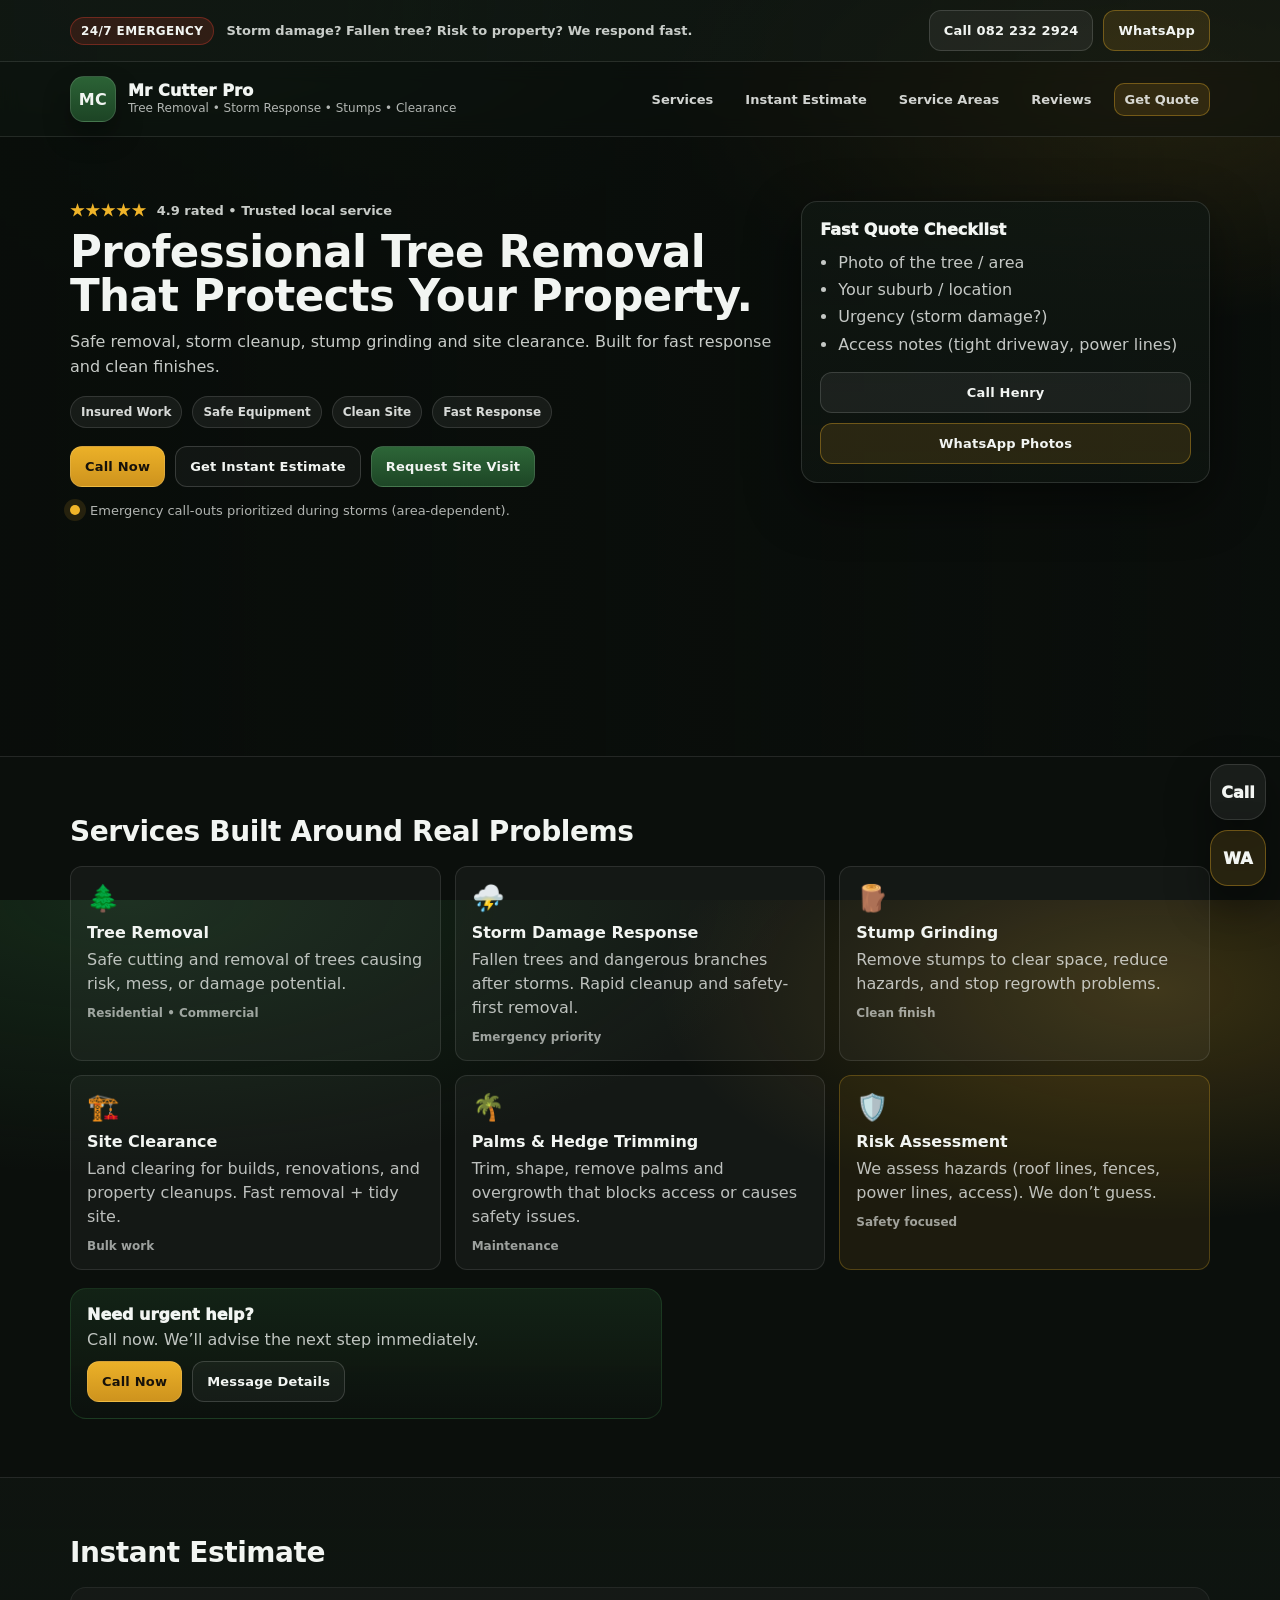
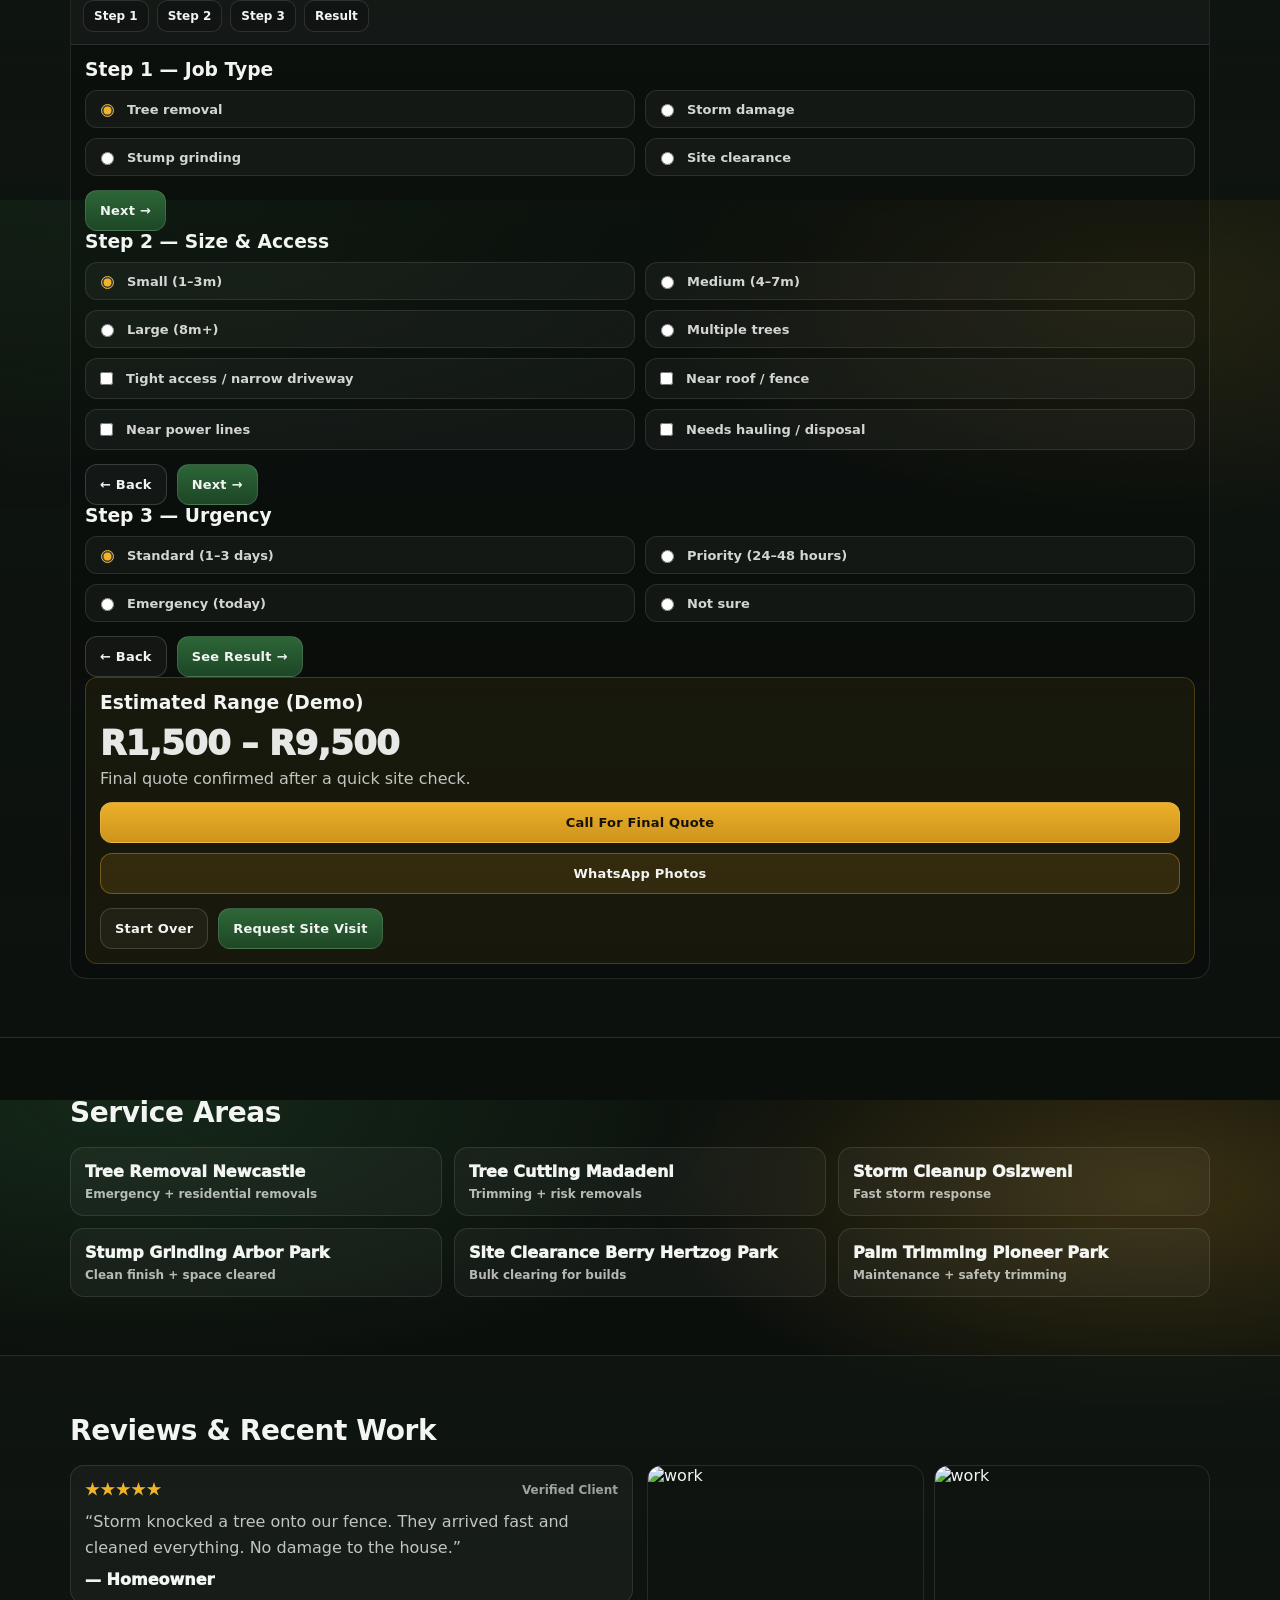
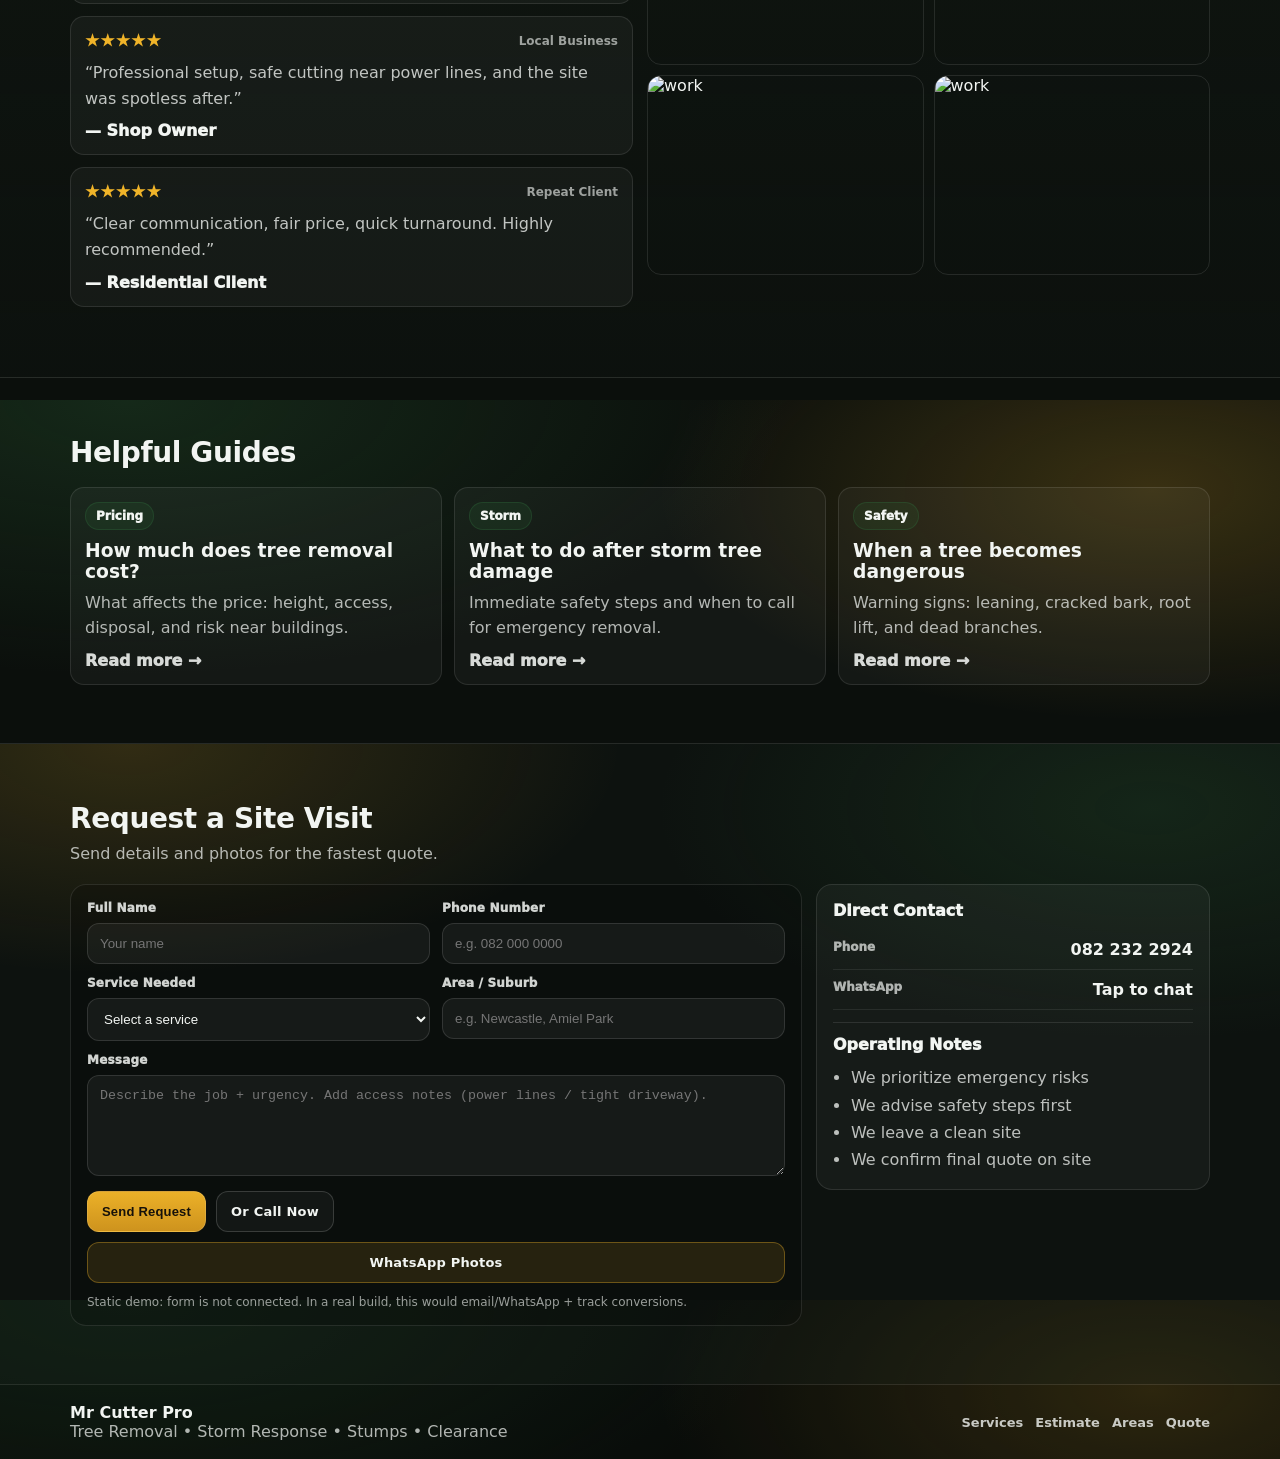
==== index.html @ c20aa805 "Add files via upload" ====
<!doctype html>
<html lang="en">
<head>
  <meta charset="utf-8" />
  <meta name="viewport" content="width=device-width, initial-scale=1" />
  <title>Mr Cutter Pro | 24/7 Emergency Tree Removal</title>
  <meta name="description" content="24/7 emergency tree removal, storm cleanup, stump grinding and site clearance. Trusted local pros." />
  <link rel="stylesheet" href="style.css" />
</head>

<body>
  <!-- STICKY TOP ALERT -->
  <div class="top-alert">
    <div class="container top-alert__inner">
      <div class="top-alert__left">
        <span class="pill pill--danger">24/7 EMERGENCY</span>
        <span class="top-alert__text">Storm damage? Fallen tree? Risk to property? We respond fast.</span>
      </div>
      <div class="top-alert__right">
        <a class="btn btn--call" href="tel:+27822322924">Call 082 232 2924</a>
        <a class="btn btn--wa" href="#">WhatsApp</a>
      </div>
    </div>
  </div>

  <!-- HEADER -->
  <header class="header">
    <div class="container header__inner">
      <div class="brand">
        <div class="brand__mark">MC</div>
        <div class="brand__meta">
          <div class="brand__name">Mr Cutter Pro</div>
          <div class="brand__tag">Tree Removal • Storm Response • Stumps • Clearance</div>
        </div>
      </div>

      <nav class="nav" aria-label="Primary">
        <a href="#services">Services</a>
        <a href="#quote">Instant Estimate</a>
        <a href="#areas">Service Areas</a>
        <a href="#reviews">Reviews</a>
        <a href="#contact" class="nav__cta">Get Quote</a>
      </nav>
    </div>
  </header>

  <!-- HERO -->
  <section class="hero">
    <div class="hero__bg" role="img" aria-label="Tree removal service"></div>

    <div class="container hero__inner">
      <div class="hero__left">
        <div class="rating">
          <span class="stars">★★★★★</span>
          <span class="rating__text">4.9 rated • Trusted local service</span>
        </div>

        <h1>Professional Tree Removal That Protects Your Property.</h1>
        <p class="hero__sub">
          Safe removal, storm cleanup, stump grinding and site clearance.
          Built for fast response and clean finishes.
        </p>

        <div class="hero__trust">
          <div class="trust-badge">Insured Work</div>
          <div class="trust-badge">Safe Equipment</div>
          <div class="trust-badge">Clean Site</div>
          <div class="trust-badge">Fast Response</div>
        </div>

        <div class="hero__actions">
          <a class="btn btn--primary" href="tel:+27822322924">Call Now</a>
          <a class="btn btn--ghost" href="#quote">Get Instant Estimate</a>
          <a class="btn btn--secondary" href="#contact">Request Site Visit</a>
        </div>

        <div class="hero__note">
          <span class="dot"></span>
          Emergency call-outs prioritized during storms (area-dependent).
        </div>
      </div>

      <aside class="hero__right">
        <div class="hero-card">
          <div class="hero-card__title">Fast Quote Checklist</div>
          <ul class="hero-card__list">
            <li>Photo of the tree / area</li>
            <li>Your suburb / location</li>
            <li>Urgency (storm damage?)</li>
            <li>Access notes (tight driveway, power lines)</li>
          </ul>
          <div class="hero-card__cta">
            <a class="btn btn--callFull" href="tel:+27822322924">Call Henry</a>
            <a class="btn btn--waFull" href="#">WhatsApp Photos</a>
          </div>
        </div>
      </aside>
    </div>
  </section>

  <!-- SERVICES -->
  <section id="services" class="section">
    <div class="container">
      <div class="section__head">
        <h2>Services Built Around Real Problems</h2>
      </div>

      <div class="service-grid">
        <article class="service">
          <div class="service__icon">🌲</div>
          <h3>Tree Removal</h3>
          <p>Safe cutting and removal of trees causing risk, mess, or damage potential.</p>
          <div class="service__meta">Residential • Commercial</div>
        </article>

        <article class="service">
          <div class="service__icon">⛈️</div>
          <h3>Storm Damage Response</h3>
          <p>Fallen trees and dangerous branches after storms. Rapid cleanup and safety-first removal.</p>
          <div class="service__meta">Emergency priority</div>
        </article>

        <article class="service">
          <div class="service__icon">🪵</div>
          <h3>Stump Grinding</h3>
          <p>Remove stumps to clear space, reduce hazards, and stop regrowth problems.</p>
          <div class="service__meta">Clean finish</div>
        </article>

        <article class="service">
          <div class="service__icon">🏗️</div>
          <h3>Site Clearance</h3>
          <p>Land clearing for builds, renovations, and property cleanups. Fast removal + tidy site.</p>
          <div class="service__meta">Bulk work</div>
        </article>

        <article class="service">
          <div class="service__icon">🌴</div>
          <h3>Palms & Hedge Trimming</h3>
          <p>Trim, shape, remove palms and overgrowth that blocks access or causes safety issues.</p>
          <div class="service__meta">Maintenance</div>
        </article>

        <article class="service service--highlight">
          <div class="service__icon">🛡️</div>
          <h3>Risk Assessment</h3>
          <p>We assess hazards (roof lines, fences, power lines, access). We don’t guess.</p>
          <div class="service__meta">Safety focused</div>
        </article>
      </div>

      <div class="split">
        <div class="split__right">
          <div class="cta-panel">
            <div class="cta-panel__title">Need urgent help?</div>
            <div class="cta-panel__text">Call now. We’ll advise the next step immediately.</div>
            <div class="cta-panel__actions">
              <a class="btn btn--primary" href="tel:+27822322924">Call Now</a>
              <a class="btn btn--ghost" href="#contact">Message Details</a>
            </div>
          </div>
        </div>
      </div>

    </div>
  </section>

  <!-- INSTANT ESTIMATE (VISUAL MULTI-STEP) -->
  <section id="quote" class="section section--dark">
    <div class="container">
      <div class="section__head">
        <h2>Instant Estimate</h2>
      </div>

      <div class="estimate">
        <div class="estimate__tabs">
          <a class="tab" href="#step1">Step 1</a>
          <a class="tab" href="#step2">Step 2</a>
          <a class="tab" href="#step3">Step 3</a>
          <a class="tab" href="#result">Result</a>
        </div>

        <div class="estimate__panels">
          <div id="step1" class="panel">
            <h3>Step 1 — Job Type</h3>
            <div class="panel__grid">
              <label class="choice"><input type="radio" name="job" checked> Tree removal</label>
              <label class="choice"><input type="radio" name="job"> Storm damage</label>
              <label class="choice"><input type="radio" name="job"> Stump grinding</label>
              <label class="choice"><input type="radio" name="job"> Site clearance</label>
            </div>
            <div class="panel__actions">
              <a class="btn btn--secondary" href="#step2">Next →</a>
            </div>
          </div>

          <div id="step2" class="panel">
            <h3>Step 2 — Size & Access</h3>
            <div class="panel__grid">
              <label class="choice"><input type="radio" name="size" checked> Small (1–3m)</label>
              <label class="choice"><input type="radio" name="size"> Medium (4–7m)</label>
              <label class="choice"><input type="radio" name="size"> Large (8m+)</label>
              <label class="choice"><input type="radio" name="size"> Multiple trees</label>

              <label class="choice"><input type="checkbox"> Tight access / narrow driveway</label>
              <label class="choice"><input type="checkbox"> Near roof / fence</label>
              <label class="choice"><input type="checkbox"> Near power lines</label>
              <label class="choice"><input type="checkbox"> Needs hauling / disposal</label>
            </div>
            <div class="panel__actions">
              <a class="btn btn--ghost" href="#step1">← Back</a>
              <a class="btn btn--secondary" href="#step3">Next →</a>
            </div>
          </div>

          <div id="step3" class="panel">
            <h3>Step 3 — Urgency</h3>
            <div class="panel__grid">
              <label class="choice"><input type="radio" name="urg" checked> Standard (1–3 days)</label>
              <label class="choice"><input type="radio" name="urg"> Priority (24–48 hours)</label>
              <label class="choice"><input type="radio" name="urg"> Emergency (today)</label>
              <label class="choice"><input type="radio" name="urg"> Not sure</label>
            </div>
            <div class="panel__actions">
              <a class="btn btn--ghost" href="#step2">← Back</a>
              <a class="btn btn--secondary" href="#result">See Result →</a>
            </div>
          </div>

          <div id="result" class="panel panel--result">
            <h3>Estimated Range (Demo)</h3>
            <div class="result">
              <div class="result__big">R1,500 – R9,500</div>
              <div class="result__small">Final quote confirmed after a quick site check.</div>
              <div class="result__actions">
                <a class="btn btn--primary" href="tel:+27822322924">Call For Final Quote</a>
                <a class="btn btn--waFull" href="#">WhatsApp Photos</a>
              </div>

            </div>
            <div class="panel__actions">
              <a class="btn btn--ghost" href="#step1">Start Over</a>
              <a class="btn btn--secondary" href="#contact">Request Site Visit</a>
            </div>
          </div>
        </div>
      </div>

    </div>
  </section>

  <!-- SERVICE AREAS -->
  <section id="areas" class="section">
    <div class="container">
      <div class="section__head">
        <h2>Service Areas</h2>
      </div>

      <div class="areas">
        <a class="area-card" href="#">
          <div class="area-card__title">Tree Removal Newcastle</div>
          <div class="area-card__text">Emergency + residential removals</div>
        </a>
        <a class="area-card" href="#">
          <div class="area-card__title">Tree Cutting Madadeni</div>
          <div class="area-card__text">Trimming + risk removals</div>
        </a>
        <a class="area-card" href="#">
          <div class="area-card__title">Storm Cleanup Osizweni</div>
          <div class="area-card__text">Fast storm response</div>
        </a>
        <a class="area-card" href="#">
          <div class="area-card__title">Stump Grinding Arbor Park</div>
          <div class="area-card__text">Clean finish + space cleared</div>
        </a>
        <a class="area-card" href="#">
          <div class="area-card__title">Site Clearance Berry Hertzog Park</div>
          <div class="area-card__text">Bulk clearing for builds</div>
        </a>
        <a class="area-card" href="#">
          <div class="area-card__title">Palm Trimming Pioneer Park</div>
          <div class="area-card__text">Maintenance + safety trimming</div>
        </a>
      </div>
    </div>
  </section>

  <!-- REVIEWS + WORK -->
  <section id="reviews" class="section section--dark">
    <div class="container">
      <div class="section__head">
        <h2>Reviews & Recent Work</h2>
      </div>

      <div class="proof">
        <div class="proof__left">
          <div class="review-card">
            <div class="review-card__top">
              <span class="stars">★★★★★</span>
              <span class="review-card__meta">Verified Client</span>
            </div>
            <p>“Storm knocked a tree onto our fence. They arrived fast and cleaned everything. No damage to the house.”</p>
            <div class="review-card__name">— Homeowner</div>
          </div>

          <div class="review-card">
            <div class="review-card__top">
              <span class="stars">★★★★★</span>
              <span class="review-card__meta">Local Business</span>
            </div>
            <p>“Professional setup, safe cutting near power lines, and the site was spotless after.”</p>
            <div class="review-card__name">— Shop Owner</div>
          </div>

          <div class="review-card">
            <div class="review-card__top">
              <span class="stars">★★★★★</span>
              <span class="review-card__meta">Repeat Client</span>
            </div>
            <p>“Clear communication, fair price, quick turnaround. Highly recommended.”</p>
            <div class="review-card__name">— Residential Client</div>
          </div>
        </div>

        <div class="proof__right">
          <div class="work-grid">
            <img src="images/3.jpeg" alt="work" loading="lazy">
            <img src="images/2.jpeg" alt="work" loading="lazy">
            <img src="images/1.jpeg" alt="work" loading="lazy">
            <img src="images/4.jpeg" alt="work" loading="lazy">
          </div>
        </div>
      </div>
    </div>
  </section>

  <!-- BLOG PREVIEW -->
  <section class="section">
    <div class="container">
      <div class="section__head">
        <h2>Helpful Guides</h2>
      </div>

      <div class="blog">
        <article class="post">
          <div class="post__tag">Pricing</div>
          <h3>How much does tree removal cost?</h3>
          <p>What affects the price: height, access, disposal, and risk near buildings.</p>
          <a class="post__link" href="#">Read more →</a>
        </article>

        <article class="post">
          <div class="post__tag">Storm</div>
          <h3>What to do after storm tree damage</h3>
          <p>Immediate safety steps and when to call for emergency removal.</p>
          <a class="post__link" href="#">Read more →</a>
        </article>

        <article class="post">
          <div class="post__tag">Safety</div>
          <h3>When a tree becomes dangerous</h3>
          <p>Warning signs: leaning, cracked bark, root lift, and dead branches.</p>
          <a class="post__link" href="#">Read more →</a>
        </article>
      </div>
    </div>
  </section>

  <!-- CONTACT -->
  <section id="contact" class="section section--accent">
    <div class="container">
      <div class="section__head">
        <h2>Request a Site Visit</h2>
        <p>Send details and photos for the fastest quote.</p>
      </div>

      <div class="contact">
        <form class="form" action="#" method="post">
          <div class="form__row">
            <label>
              Full Name
              <input type="text" placeholder="Your name" required>
            </label>
            <label>
              Phone Number
              <input type="tel" placeholder="e.g. 082 000 0000" required>
            </label>
          </div>

          <div class="form__row">
            <label>
              Service Needed
              <select required>
                <option disabled selected>Select a service</option>
                <option>Tree Removal</option>
                <option>Storm Damage</option>
                <option>Stump Grinding</option>
                <option>Site Clearance</option>
                <option>Palms / Hedges</option>
              </select>
            </label>
            <label>
              Area / Suburb
              <input type="text" placeholder="e.g. Newcastle, Amiel Park" required>
            </label>
          </div>

          <label>
            Message
            <textarea rows="5" placeholder="Describe the job + urgency. Add access notes (power lines / tight driveway)."></textarea>
          </label>

          <div class="form__actions">
            <button class="btn btn--primary" type="submit">Send Request</button>
            <a class="btn btn--ghost" href="tel:+27822322924">Or Call Now</a>
            <a class="btn btn--waFull" href="#">WhatsApp Photos</a>
          </div>

          <div class="form__fine">
            Static demo: form is not connected. In a real build, this would email/WhatsApp + track conversions.
          </div>
        </form>

        <aside class="side">
          <div class="side-card">
            <div class="side-card__title">Direct Contact</div>
            <div class="side-card__row"><span>Phone</span><a href="tel:+27822322924">082 232 2924</a></div>
            <div class="side-card__row"><span>WhatsApp</span><a href="#">Tap to chat</a></div>
            <div class="side-card__divider"></div>
            <div class="side-card__title">Operating Notes</div>
            <ul class="side-list">
              <li>We prioritize emergency risks</li>
              <li>We advise safety steps first</li>
              <li>We leave a clean site</li>
              <li>We confirm final quote on site</li>
            </ul>
          </div>
        </aside>
      </div>
    </div>
  </section>

  <!-- FOOTER -->
  <footer class="footer">
    <div class="container footer__inner">
      <div>
        <strong>Mr Cutter Pro</strong>
        <div class="muted">Tree Removal • Storm Response • Stumps • Clearance</div>
      </div>
      <div class="footer__links">
        <a href="#services">Services</a>
        <a href="#quote">Estimate</a>
        <a href="#areas">Areas</a>
        <a href="#contact">Quote</a>
      </div>
    </div>
  </footer>

  <!-- FLOATING ACTIONS (CSS only) -->
  <div class="float-actions" aria-label="Quick actions">
    <a class="fab fab--call" href="tel:+27822322924">Call</a>
    <a class="fab fab--wa" href="#">WA</a>
  </div>

</body>
</html>
---- style.css ----
:root{
  --bg:#0b0f0c;
  --panel:#101712;
  --panel2:#0f1a13;

  --text:#f2f5f2;
  --muted:rgba(242,245,242,.72);

  --brand:#2f6b3a;
  --brand2:#1f4a28;

  --accent:#f0b429;
  --danger:#c0392b;

  --border:rgba(255,255,255,.10);
  --shadow:0 18px 55px rgba(0,0,0,.48);

  --r:16px;
  --r2:12px;
}

*{box-sizing:border-box}
html,body{height:100%}
body{
  margin:0;
  font-family:system-ui,-apple-system,Segoe UI,Roboto,Arial,sans-serif;
  color:var(--text);
  background:
    radial-gradient(1200px 500px at 10% 0%, rgba(47,107,58,.28), transparent 55%),
    radial-gradient(900px 420px at 90% 10%, rgba(240,180,41,.20), transparent 55%),
    var(--bg);
}

a{color:inherit;text-decoration:none}
.container{width:min(1140px,calc(100% - 32px));margin:0 auto}
.muted{color:var(--muted)}

.btn{
  display:inline-flex;align-items:center;justify-content:center;
  padding:12px 14px;border-radius:12px;
  font-weight:900;font-size:13px;letter-spacing:.2px;
  border:1px solid transparent;
  background:rgba(255,255,255,.04);
  cursor:pointer;
}
.btn--primary{
  background:linear-gradient(180deg, rgba(240,180,41,.98), rgba(210,150,30,.98));
  color:#16110a;border-color:rgba(255,255,255,.12);
}
.btn--secondary{
  background:linear-gradient(180deg, rgba(47,107,58,.95), rgba(31,74,40,.95));
  border-color:rgba(255,255,255,.12);
}
.btn--ghost{border-color:rgba(255,255,255,.16)}
.btn--call{background:rgba(255,255,255,.06);border-color:rgba(255,255,255,.14)}
.btn--wa{background:rgba(240,180,41,.12);border-color:rgba(240,180,41,.35)}
.btn--callFull{width:100%;background:rgba(255,255,255,.06);border-color:rgba(255,255,255,.14)}
.btn--waFull{width:100%;background:rgba(240,180,41,.12);border-color:rgba(240,180,41,.35)}

.pill{
  display:inline-flex;align-items:center;gap:8px;
  padding:6px 10px;border-radius:999px;
  font-weight:900;font-size:12px;letter-spacing:.4px;
  border:1px solid rgba(255,255,255,.12);
}
.pill--danger{background:rgba(192,57,43,.18);border-color:rgba(192,57,43,.45)}

.top-alert{
  position:sticky;top:0;z-index:50;
  background:linear-gradient(90deg, rgba(16,23,18,.96), rgba(16,23,18,.78));
  border-bottom:1px solid var(--border);
}
.top-alert__inner{
  display:flex;align-items:center;justify-content:space-between;
  gap:14px;padding:10px 0;
}
.top-alert__left{display:flex;align-items:center;gap:12px;flex-wrap:wrap}
.top-alert__text{color:rgba(242,245,242,.82);font-weight:700;font-size:13px}
.top-alert__right{display:flex;gap:10px;flex-wrap:wrap;justify-content:flex-end}

.header{
  position:sticky;top:48px;z-index:40;
  background:rgba(11,15,12,.70);
  backdrop-filter:blur(10px);
  border-bottom:1px solid var(--border);
}
.header__inner{
  display:flex;align-items:center;justify-content:space-between;
  gap:16px;padding:14px 0;
}
.brand{display:flex;align-items:center;gap:12px}
.brand__mark{
  width:46px;height:46px;border-radius:14px;
  display:grid;place-items:center;
  font-weight:900;letter-spacing:.5px;
  background:linear-gradient(180deg, rgba(47,107,58,.92), rgba(31,74,40,.92));
  border:1px solid rgba(255,255,255,.12);
  box-shadow:0 14px 26px rgba(0,0,0,.35);
}
.brand__name{font-weight:950;letter-spacing:.2px;line-height:1.05}
.brand__tag{font-size:12px;color:var(--muted);margin-top:2px}

.nav{display:flex;align-items:center;gap:12px;flex-wrap:wrap;justify-content:flex-end}
.nav a{
  font-weight:800;font-size:13px;color:rgba(242,245,242,.86);
  padding:8px 10px;border-radius:10px;
}
.nav a:hover{background:rgba(255,255,255,.05)}
.nav__cta{background:rgba(240,180,41,.12);border:1px solid rgba(240,180,41,.35)}

.hero{
  position:relative;
  min-height:620px;
  border-bottom:1px solid var(--border);
}
.hero__bg{
  position:absolute;inset:0;
  background-image:
    linear-gradient(90deg, rgba(11,15,12,.92) 0%, rgba(11,15,12,.74) 45%, rgba(11,15,12,.42) 100%),
    url("images/hero.jpg");
  background-size:cover;background-position:center;
  filter:saturate(1.06) contrast(1.02);
}
.hero__inner{
  position:relative;
  display:grid;grid-template-columns:1.4fr .8fr;
  gap:16px;align-items:start;
  padding:64px 0;
}
.rating{display:flex;align-items:center;gap:10px;margin-bottom:10px}
.stars{color:var(--accent);font-weight:950;letter-spacing:1px}
.rating__text{color:rgba(242,245,242,.82);font-weight:800;font-size:13px}

.hero h1{
  margin:0 0 10px 0;
  font-size:clamp(30px,3.4vw,46px);
  line-height:1.02;letter-spacing:-0.6px;
}
.hero__sub{margin:0 0 16px 0;color:rgba(242,245,242,.82);line-height:1.6}
.hero__trust{display:flex;flex-wrap:wrap;gap:10px;margin:16px 0 18px}
.trust-badge{
  padding:8px 10px;border-radius:999px;
  background:rgba(255,255,255,.06);
  border:1px solid rgba(255,255,255,.12);
  font-weight:900;font-size:12px;color:rgba(242,245,242,.88);
}
.hero__actions{display:flex;gap:10px;flex-wrap:wrap}
.hero__note{display:flex;align-items:center;gap:10px;margin-top:16px;color:var(--muted);font-size:13px}
.dot{width:10px;height:10px;border-radius:50%;background:var(--accent);box-shadow:0 0 0 6px rgba(240,180,41,.12)}

.hero-card{
  background:linear-gradient(180deg, rgba(16,23,18,.86), rgba(16,23,18,.62));
  border:1px solid rgba(255,255,255,.12);
  border-radius:var(--r);
  box-shadow:var(--shadow);
  padding:18px;
}
.hero-card__title{font-weight:950;margin-bottom:10px}
.hero-card__list{margin:0 0 14px 0;padding-left:18px;color:rgba(242,245,242,.80);line-height:1.7}
.hero-card__cta{display:grid;gap:10px}
.hero-card__fine{margin-top:12px;font-size:12px;color:rgba(242,245,242,.62)}

.section{padding:58px 0}
.section--dark{
  background:linear-gradient(180deg, rgba(16,23,18,.65), rgba(16,23,18,.25));
  border-top:1px solid var(--border);
  border-bottom:1px solid var(--border);
}
.section--accent{
  background:
    radial-gradient(900px 420px at 10% 0%, rgba(240,180,41,.16), transparent 55%),
    radial-gradient(900px 420px at 90% 10%, rgba(47,107,58,.22), transparent 55%),
    rgba(16,23,18,.45);
  border-top:1px solid var(--border);
}
.section__head{margin-bottom:18px}
.section__head h2{margin:0 0 6px 0;font-size:28px;letter-spacing:-0.4px}
.section__head p{margin:0;color:var(--muted);line-height:1.6}

.service-grid{
  display:grid;
  grid-template-columns:repeat(3,minmax(0,1fr));
  gap:14px;
}
.service{
  background:rgba(255,255,255,.04);
  border:1px solid rgba(255,255,255,.10);
  border-radius:var(--r2);
  padding:16px;
}
.service--highlight{
  background:rgba(240,180,41,.08);
  border-color:rgba(240,180,41,.26);
}
.service__icon{font-size:26px}
.service h3{margin:10px 0 6px 0;font-size:16px}
.service p{margin:0;color:rgba(242,245,242,.76);line-height:1.5}
.service__meta{margin-top:10px;color:rgba(242,245,242,.62);font-weight:800;font-size:12px}

.split{
  display:grid;grid-template-columns:1fr .9fr;
  gap:16px;margin-top:18px;
}
.mini{margin:0 0 10px 0}
.ticklist{margin:0;padding-left:18px;color:rgba(242,245,242,.80);line-height:1.7}
.cta-panel{
  background:linear-gradient(180deg, rgba(47,107,58,.22), rgba(16,23,18,.30));
  border:1px solid rgba(47,107,58,.35);
  border-radius:var(--r);
  padding:16px;
}
.cta-panel__title{font-weight:950;margin:0 0 6px 0}
.cta-panel__text{color:rgba(242,245,242,.78);margin:0 0 12px 0}
.cta-panel__actions{display:flex;gap:10px;flex-wrap:wrap}

.estimate{
  background:rgba(0,0,0,.18);
  border:1px solid rgba(255,255,255,.10);
  border-radius:var(--r);
  overflow:hidden;
}
.estimate__tabs{
  display:flex;gap:8px;flex-wrap:wrap;
  padding:12px;border-bottom:1px solid rgba(255,255,255,.10);
  background:rgba(255,255,255,.04);
}
.tab{
  padding:8px 10px;border-radius:10px;
  border:1px solid rgba(255,255,255,.12);
  font-weight:900;font-size:12px;
  background:rgba(0,0,0,.18);
}
.tab:hover{background:rgba(255,255,255,.06)}
.estimate__panels{padding:14px}
.panel{display:block}
.panel h3{margin:0 0 10px 0}
.panel__grid{
  display:grid;grid-template-columns:repeat(2,minmax(0,1fr));
  gap:10px;margin-bottom:14px;
}
.choice{
  display:flex;align-items:center;gap:10px;
  padding:10px;border-radius:12px;
  background:rgba(255,255,255,.04);
  border:1px solid rgba(255,255,255,.10);
  font-weight:900;font-size:13px;color:rgba(242,245,242,.86);
}
.choice input{accent-color:var(--accent)}
.panel__actions{display:flex;gap:10px;flex-wrap:wrap}
.panel--result{
  background:rgba(240,180,41,.06);
  border:1px solid rgba(240,180,41,.22);
  border-radius:12px;padding:14px;
}
.result{margin-top:8px}
.result__big{font-size:34px;font-weight:950;letter-spacing:-0.6px;color:rgba(242,245,242,.94)}
.result__small{color:rgba(242,245,242,.78);margin-top:6px}
.result__actions{display:grid;gap:10px;margin:14px 0}
.result__fine{color:rgba(242,245,242,.62);font-size:12px}

.note{
  margin-top:14px;
  color:rgba(242,245,242,.70);
  font-size:13px;
  padding:12px 14px;
  border-radius:12px;
  background:rgba(255,255,255,.04);
  border:1px solid rgba(255,255,255,.10);
}

.areas{
  display:grid;
  grid-template-columns:repeat(3,minmax(0,1fr));
  gap:12px;
}
.area-card{
  display:block;
  padding:14px;
  border-radius:14px;
  background:rgba(255,255,255,.04);
  border:1px solid rgba(255,255,255,.10);
}
.area-card__title{font-weight:950;margin-bottom:6px}
.area-card__text{color:rgba(242,245,242,.72);font-weight:800;font-size:12px}

.proof{
  display:grid;
  grid-template-columns:1fr 1fr;
  gap:14px;
  align-items:start;
}
.review-card{
  background:rgba(255,255,255,.04);
  border:1px solid rgba(255,255,255,.10);
  border-radius:14px;
  padding:14px;
  margin-bottom:12px;
}
.review-card__top{display:flex;align-items:center;justify-content:space-between;gap:10px}
.review-card__meta{color:rgba(242,245,242,.62);font-weight:900;font-size:12px}
.review-card p{margin:10px 0 10px;color:rgba(242,245,242,.78);line-height:1.6}
.review-card__name{font-weight:950}

.work-grid{
  display:grid;
  grid-template-columns:repeat(2,minmax(0,1fr));
  gap:10px;
}
.work-grid img{
  width:100%;
  height:200px;
  object-fit:cover;
  border-radius:14px;
  border:1px solid rgba(255,255,255,.10);
}

.blog{
  display:grid;
  grid-template-columns:repeat(3,minmax(0,1fr));
  gap:12px;
}
.post{
  background:rgba(255,255,255,.04);
  border:1px solid rgba(255,255,255,.10);
  border-radius:14px;
  padding:14px;
}
.post__tag{
  display:inline-block;
  padding:6px 10px;border-radius:999px;
  background:rgba(47,107,58,.18);
  border:1px solid rgba(47,107,58,.35);
  font-weight:950;font-size:12px;margin-bottom:10px;
}
.post h3{margin:0 0 8px 0}
.post p{margin:0 0 10px;color:rgba(242,245,242,.72);line-height:1.6}
.post__link{font-weight:950;color:rgba(242,245,242,.88)}

.contact{
  display:grid;
  grid-template-columns:1.3fr .7fr;
  gap:14px;
  align-items:start;
}
.form{
  background:rgba(0,0,0,.18);
  border:1px solid rgba(255,255,255,.10);
  border-radius:var(--r);
  padding:16px;
}
.form label{
  display:block;
  font-weight:950;font-size:12px;letter-spacing:.2px;
  color:rgba(242,245,242,.86);
}
.form input,.form select,.form textarea{
  width:100%;
  margin-top:8px;
  border-radius:12px;
  border:1px solid rgba(255,255,255,.12);
  background:rgba(255,255,255,.05);
  color:var(--text);
  padding:12px;
  outline:none;
}
.form__row{
  display:grid;grid-template-columns:repeat(2,minmax(0,1fr));
  gap:12px;margin-bottom:12px;
}
.form__actions{display:flex;gap:10px;flex-wrap:wrap;margin-top:12px}
.form__fine{margin-top:12px;color:rgba(242,245,242,.62);font-size:12px}

.side-card{
  background:rgba(255,255,255,.04);
  border:1px solid rgba(255,255,255,.10);
  border-radius:var(--r);
  padding:16px;
}
.side-card__title{font-weight:950;margin-bottom:10px}
.side-card__row{
  display:flex;justify-content:space-between;gap:12px;
  padding:10px 0;border-bottom:1px solid rgba(255,255,255,.08);
  font-weight:900;
}
.side-card__row span{color:rgba(242,245,242,.70);font-weight:950;font-size:12px}
.side-card__divider{height:1px;background:rgba(255,255,255,.10);margin:12px 0}
.side-list{margin:0;padding-left:18px;color:rgba(242,245,242,.76);line-height:1.7}

.footer{
  border-top:1px solid var(--border);
  background:rgba(0,0,0,.22);
  padding:18px 0;
}
.footer__inner{
  display:flex;align-items:center;justify-content:space-between;
  gap:14px;flex-wrap:wrap;
}
.footer__links{display:flex;gap:12px;flex-wrap:wrap;font-weight:900;font-size:13px;color:rgba(242,245,242,.80)}

.float-actions{
  position:fixed;
  right:14px;bottom:14px;
  display:grid;gap:10px;
  z-index:60;
}
.fab{
  width:56px;height:56px;border-radius:18px;
  display:grid;place-items:center;
  font-weight:950;
  border:1px solid rgba(255,255,255,.12);
  box-shadow:0 18px 45px rgba(0,0,0,.45);
}
.fab--call{background:rgba(255,255,255,.06)}
.fab--wa{background:rgba(240,180,41,.12);border-color:rgba(240,180,41,.35)}

/* RESPONSIVE */
@media (max-width: 980px){
  .hero__inner{grid-template-columns:1fr}
  .service-grid{grid-template-columns:repeat(2,minmax(0,1fr))}
  .split{grid-template-columns:1fr}
  .proof{grid-template-columns:1fr}
  .areas{grid-template-columns:repeat(2,minmax(0,1fr))}
  .blog{grid-template-columns:1fr}
  .contact{grid-template-columns:1fr}
  .header{top:44px}
}
@media (max-width: 560px){
  .top-alert__inner{flex-direction:column;align-items:flex-start}
  .form__row{grid-template-columns:1fr}
  .panel__grid{grid-template-columns:1fr}
  .areas{grid-template-columns:1fr}
  .work-grid img{height:170px}
}
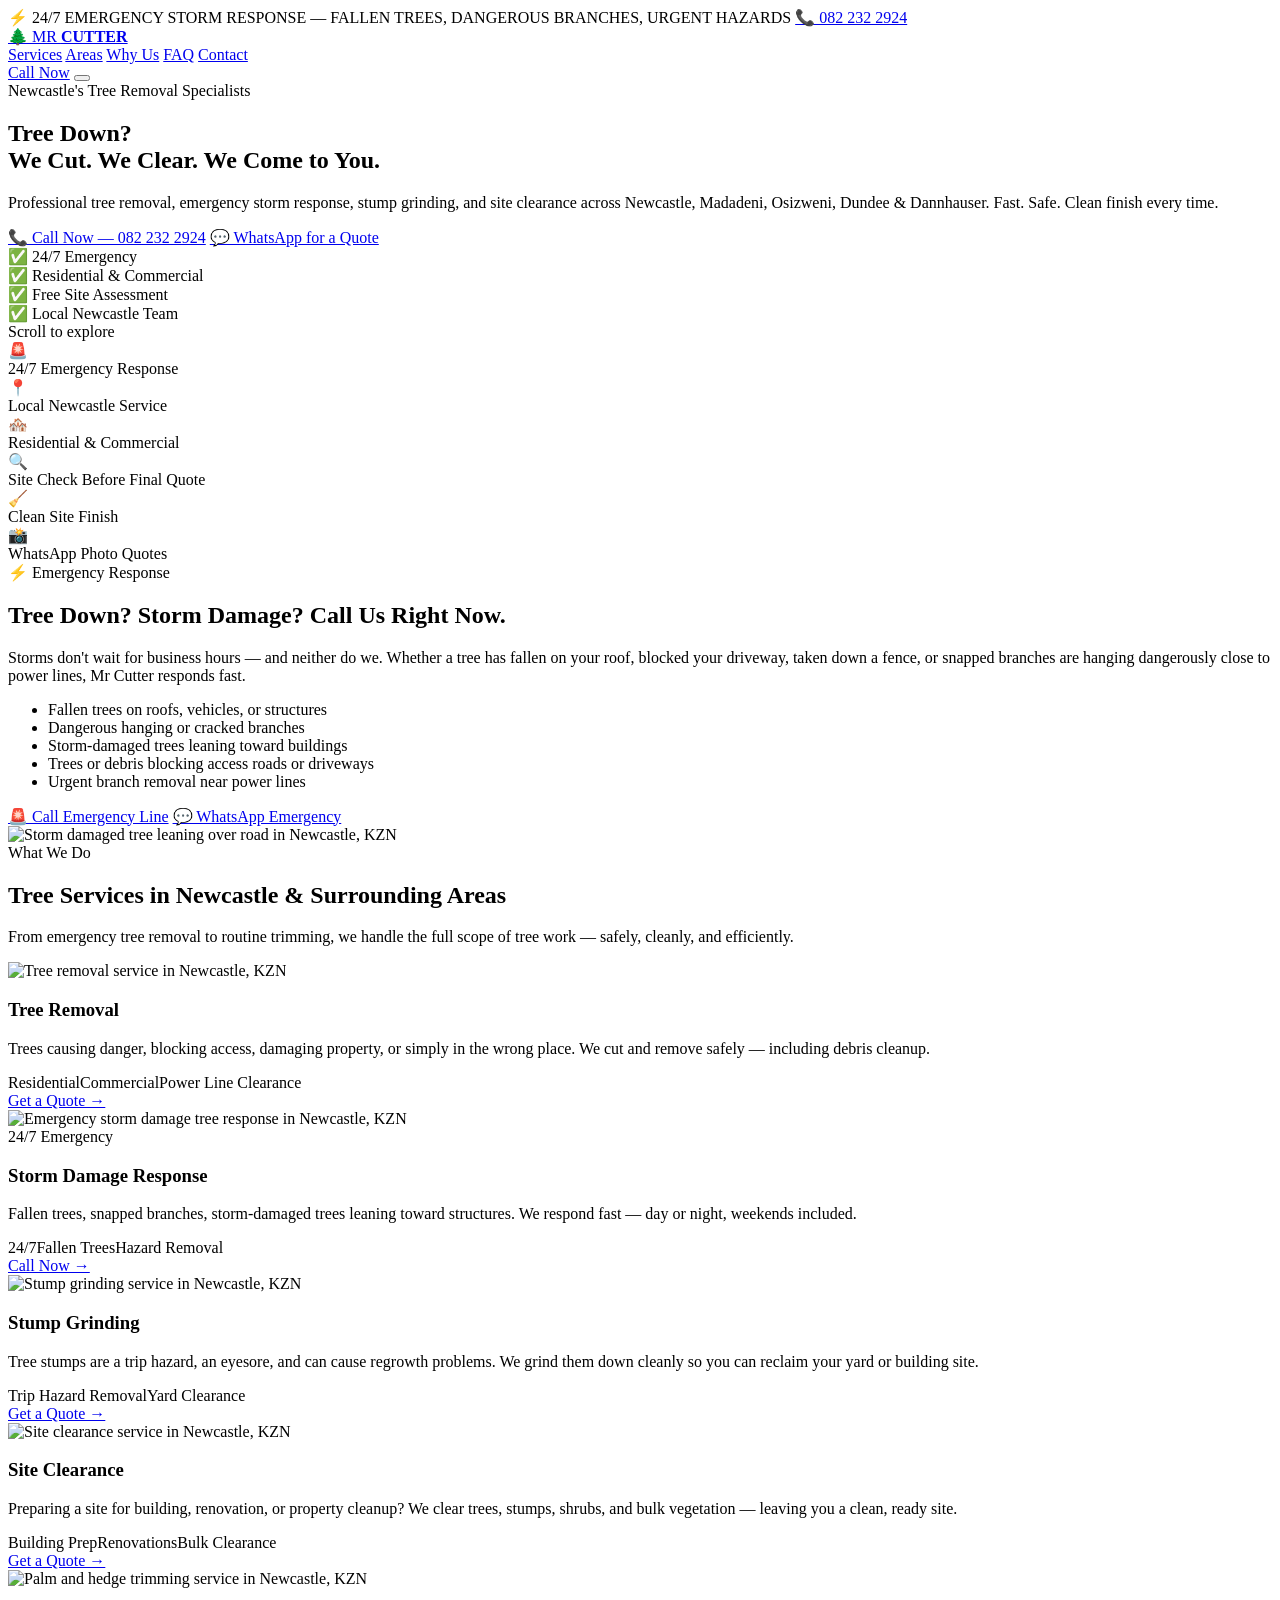
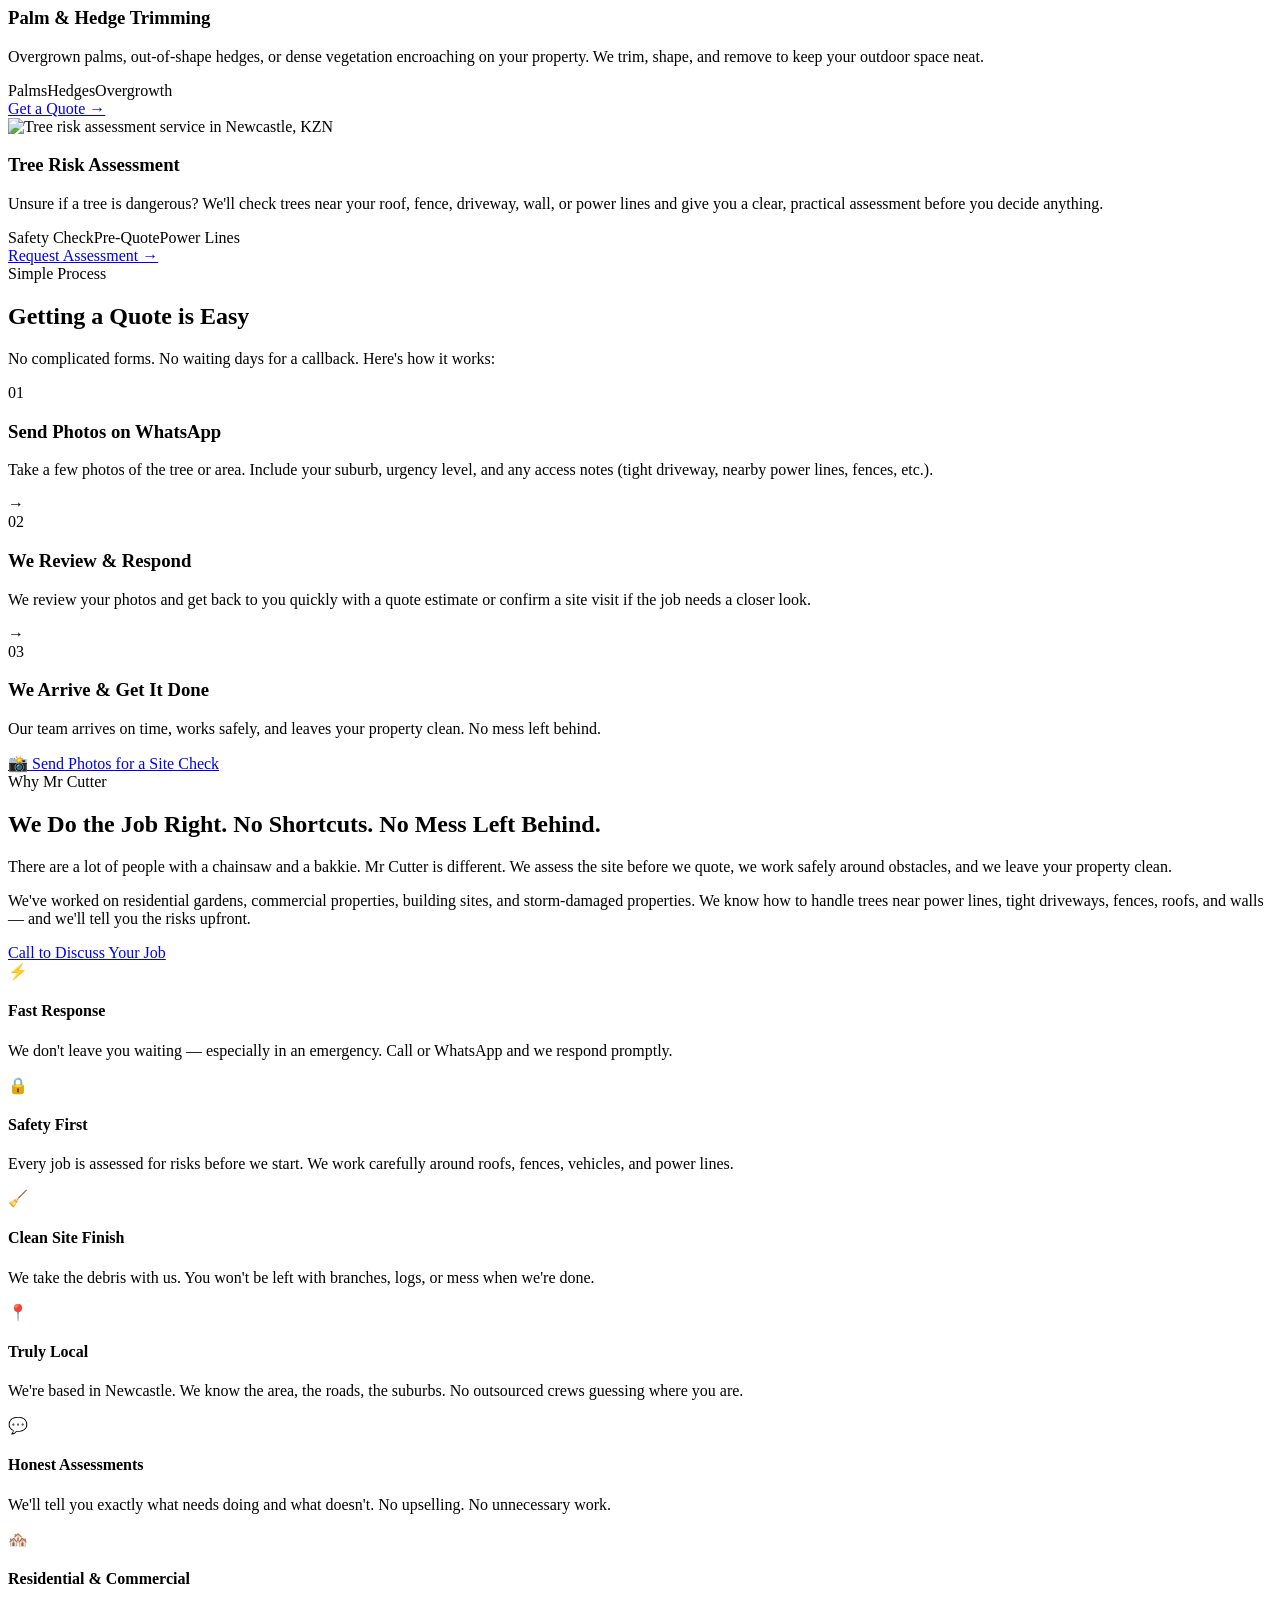
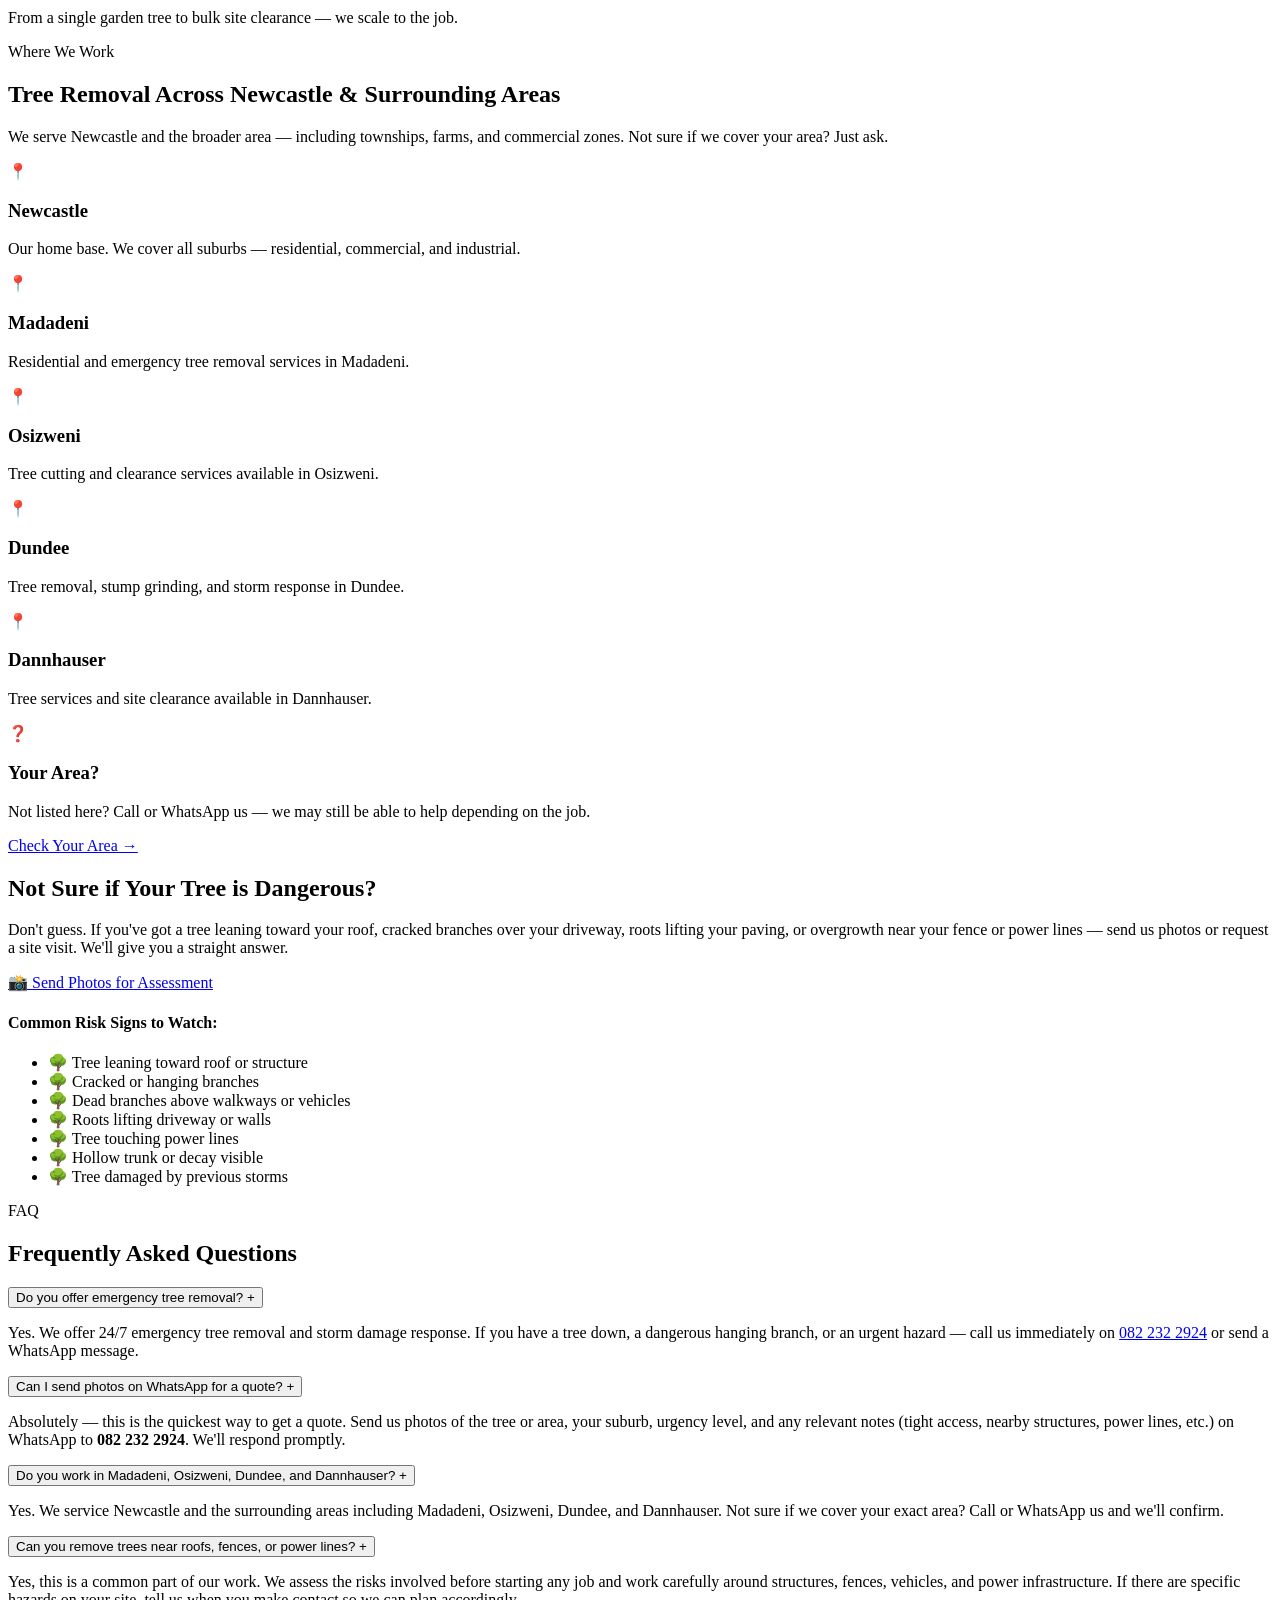
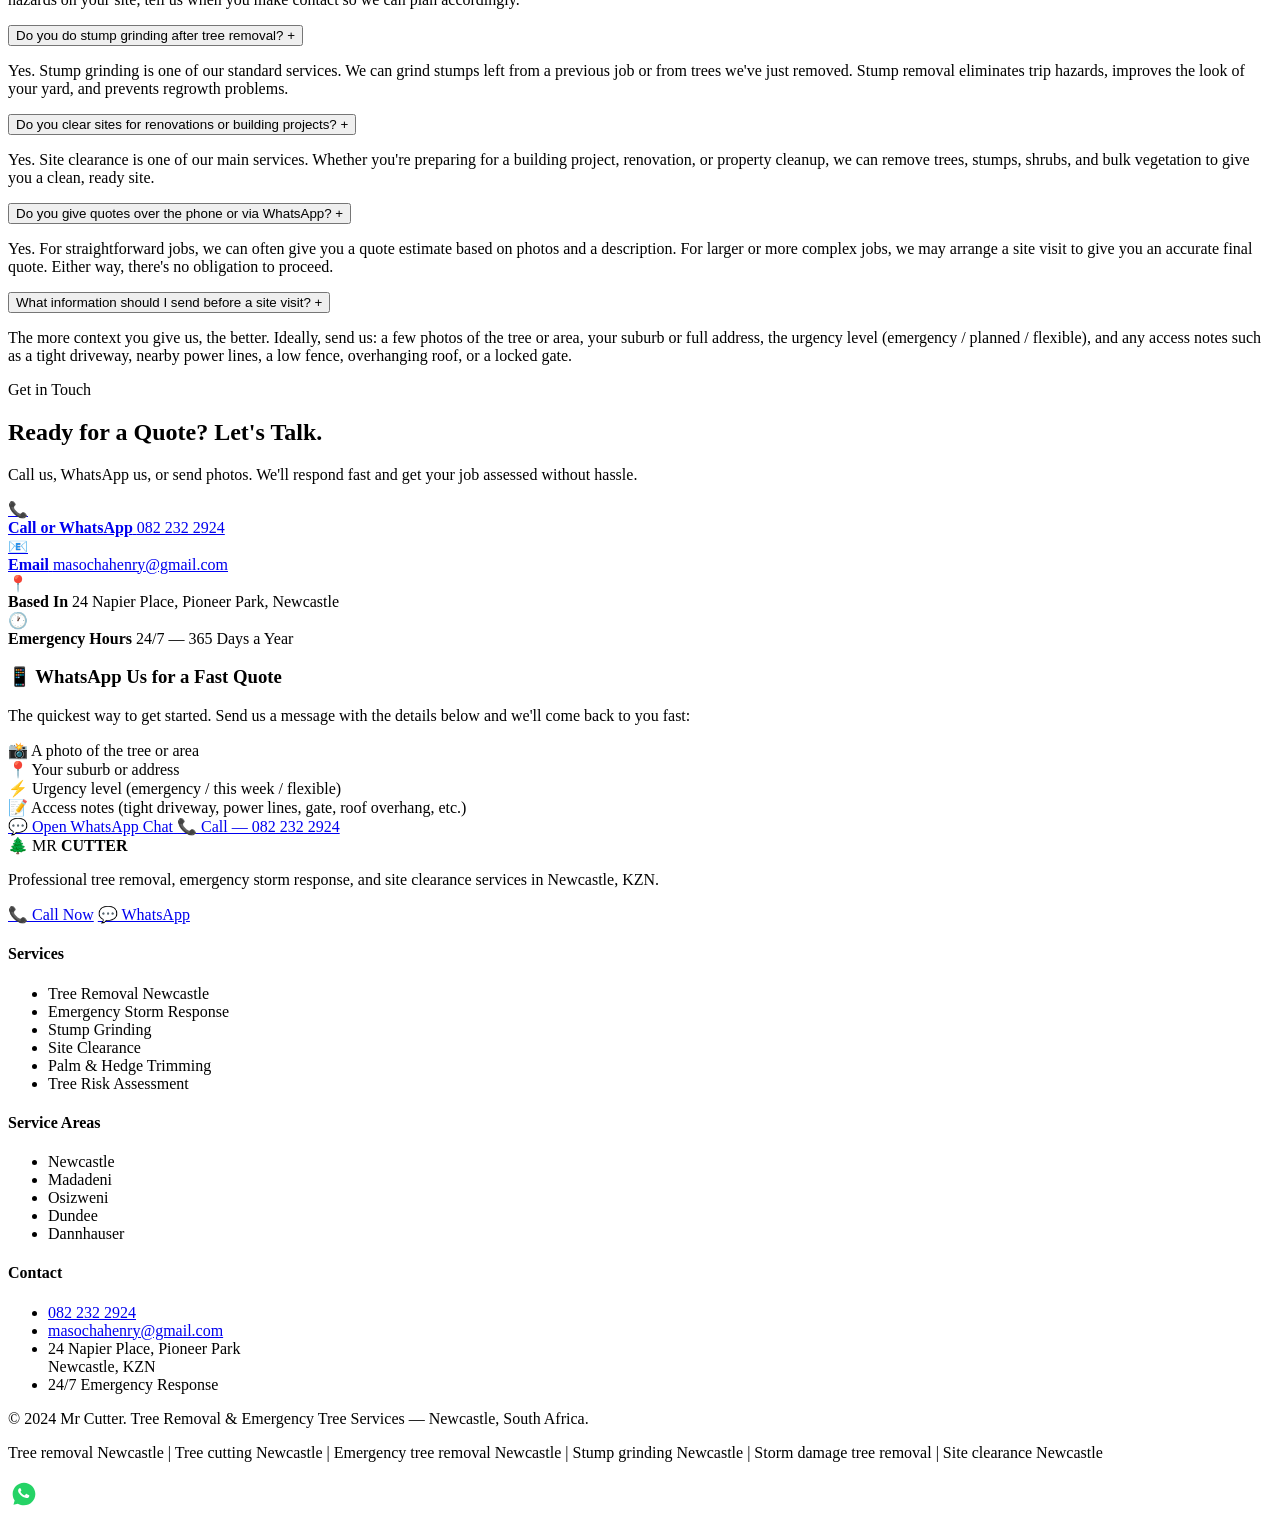
==== commit 7a8ef810: "Update index.html" ====
--- a/index.html
+++ b/index.html
@@ -1,466 +1,704 @@
-<!doctype html>
+<!DOCTYPE html>
 <html lang="en">
 <head>
-  <meta charset="utf-8" />
-  <meta name="viewport" content="width=device-width, initial-scale=1" />
-  <title>Mr Cutter Pro | 24/7 Emergency Tree Removal</title>
-  <meta name="description" content="24/7 emergency tree removal, storm cleanup, stump grinding and site clearance. Trusted local pros." />
-  <link rel="stylesheet" href="style.css" />
+  <meta charset="UTF-8" />
+  <meta name="viewport" content="width=device-width, initial-scale=1.0" />
+
+  <!-- ============================================================
+       SEO META TAGS
+       Change the title and description if your business name or 
+       focus area changes.
+  ============================================================ -->
+  <title>Mr Cutter | Tree Removal & Emergency Tree Services Newcastle, KZN</title>
+  <meta name="description" content="Professional tree removal, emergency storm response, stump grinding, and site clearance in Newcastle, Madadeni, Osizweni, Dundee & Dannhauser. Call Mr Cutter — 24/7 emergency response." />
+  <meta name="keywords" content="tree removal Newcastle, tree cutting Newcastle, emergency tree removal Newcastle, storm damage tree removal, fallen tree removal, stump grinding Newcastle, site clearance Newcastle, palm trimming Newcastle, hedge trimming Newcastle, tree removal Madadeni, tree removal Dundee, dangerous tree removal" />
+  <meta name="robots" content="index, follow" />
+  <link rel="canonical" href="https://www.mrcutter.co.za/" />
+
+  <!-- Open Graph / Social Sharing -->
+  <meta property="og:type" content="website" />
+  <meta property="og:url" content="https://www.mrcutter.co.za/" />
+  <meta property="og:title" content="Mr Cutter | Tree Removal & Emergency Tree Services Newcastle" />
+  <meta property="og:description" content="24/7 emergency tree removal, storm damage response, stump grinding & site clearance. Serving Newcastle and surrounding areas." />
+  <meta property="og:image" content="/assets/og-image.jpg" />
+
+  <!-- Google Fonts -->
+  <link rel="preconnect" href="https://fonts.googleapis.com" />
+  <link rel="preconnect" href="https://fonts.gstatic.com" crossorigin />
+  <link href="https://fonts.googleapis.com/css2?family=Bebas+Neue&family=Barlow:ital,wght@0,400;0,500;0,600;0,700;1,400&display=swap" rel="stylesheet" />
+
+  <link rel="stylesheet" href="styles.css" />
 </head>
-
 <body>
-  <!-- STICKY TOP ALERT -->
-  <div class="top-alert">
-    <div class="container top-alert__inner">
-      <div class="top-alert__left">
-        <span class="pill pill--danger">24/7 EMERGENCY</span>
-        <span class="top-alert__text">Storm damage? Fallen tree? Risk to property? We respond fast.</span>
-      </div>
-      <div class="top-alert__right">
-        <a class="btn btn--call" href="tel:+27822322924">Call 082 232 2924</a>
-        <a class="btn btn--wa" href="#">WhatsApp</a>
-      </div>
-    </div>
+
+  <!-- ============================================================
+       EMERGENCY BANNER (top of page)
+       Change the phone number here: 082 232 2924
+  ============================================================ -->
+  <div class="emergency-banner">
+    <span class="pulse-dot"></span>
+    <span>⚡ 24/7 EMERGENCY STORM RESPONSE — FALLEN TREES, DANGEROUS BRANCHES, URGENT HAZARDS</span>
+    <!-- Change number below -->
+    <a href="tel:0822322924" class="banner-call">📞 082 232 2924</a>
   </div>
 
-  <!-- HEADER -->
-  <header class="header">
-    <div class="container header__inner">
-      <div class="brand">
-        <div class="brand__mark">MC</div>
-        <div class="brand__meta">
-          <div class="brand__name">Mr Cutter Pro</div>
-          <div class="brand__tag">Tree Removal • Storm Response • Stumps • Clearance</div>
-        </div>
-      </div>
-
-      <nav class="nav" aria-label="Primary">
+  <!-- ============================================================
+       NAVIGATION
+  ============================================================ -->
+  <nav class="navbar" id="navbar">
+    <div class="nav-container">
+      <a href="#home" class="logo">
+        <span class="logo-icon">🌲</span>
+        <span class="logo-text">MR <strong>CUTTER</strong></span>
+      </a>
+      <div class="nav-links" id="navLinks">
         <a href="#services">Services</a>
-        <a href="#quote">Instant Estimate</a>
-        <a href="#areas">Service Areas</a>
-        <a href="#reviews">Reviews</a>
-        <a href="#contact" class="nav__cta">Get Quote</a>
-      </nav>
-    </div>
-  </header>
-
-  <!-- HERO -->
-  <section class="hero">
-    <div class="hero__bg" role="img" aria-label="Tree removal service"></div>
-
-    <div class="container hero__inner">
-      <div class="hero__left">
-        <div class="rating">
-          <span class="stars">★★★★★</span>
-          <span class="rating__text">4.9 rated • Trusted local service</span>
-        </div>
-
-        <h1>Professional Tree Removal That Protects Your Property.</h1>
-        <p class="hero__sub">
-          Safe removal, storm cleanup, stump grinding and site clearance.
-          Built for fast response and clean finishes.
-        </p>
-
-        <div class="hero__trust">
-          <div class="trust-badge">Insured Work</div>
-          <div class="trust-badge">Safe Equipment</div>
-          <div class="trust-badge">Clean Site</div>
-          <div class="trust-badge">Fast Response</div>
-        </div>
-
-        <div class="hero__actions">
-          <a class="btn btn--primary" href="tel:+27822322924">Call Now</a>
-          <a class="btn btn--ghost" href="#quote">Get Instant Estimate</a>
-          <a class="btn btn--secondary" href="#contact">Request Site Visit</a>
-        </div>
-
-        <div class="hero__note">
-          <span class="dot"></span>
-          Emergency call-outs prioritized during storms (area-dependent).
-        </div>
-      </div>
-
-      <aside class="hero__right">
-        <div class="hero-card">
-          <div class="hero-card__title">Fast Quote Checklist</div>
-          <ul class="hero-card__list">
-            <li>Photo of the tree / area</li>
-            <li>Your suburb / location</li>
-            <li>Urgency (storm damage?)</li>
-            <li>Access notes (tight driveway, power lines)</li>
+        <a href="#areas">Areas</a>
+        <a href="#why-us">Why Us</a>
+        <a href="#faq">FAQ</a>
+        <a href="#contact">Contact</a>
+      </div>
+      <!-- Change number below -->
+      <a href="tel:0822322924" class="nav-cta">Call Now</a>
+      <button class="hamburger" id="hamburger" aria-label="Open menu">
+        <span></span><span></span><span></span>
+      </button>
+    </div>
+  </nav>
+
+  <!-- ============================================================
+       HERO SECTION
+       Change headline, subheadline, and phone number as needed.
+  ============================================================ -->
+  <section class="hero" id="home">
+    <div class="hero-bg-overlay"></div>
+    <div class="hero-content">
+      <div class="hero-badge">Newcastle's Tree Removal Specialists</div>
+      <h1 class="hero-headline">
+        Tree Down?<br />
+        <span class="accent">We Cut. We Clear. We Come to You.</span>
+      </h1>
+      <p class="hero-sub">
+        Professional tree removal, emergency storm response, stump grinding, and site clearance across Newcastle, Madadeni, Osizweni, Dundee &amp; Dannhauser. Fast. Safe. Clean finish every time.
+      </p>
+      <div class="hero-ctas">
+        <!-- Change number below -->
+        <a href="tel:0822322924" class="btn btn-primary">📞 Call Now — 082 232 2924</a>
+        <!-- WhatsApp link — change number (27822322924 = 082 232 2924 in international format) -->
+        <a href="https://wa.me/27822322924?text=Hi%20Mr%20Cutter%2C%20I%20need%20help%20with%20a%20tree.%20Here%20are%20the%20details%3A%0A%0A📍%20My%20suburb%3A%20%0A📸%20Photos%3A%20(I%27ll%20attach)%0A⚡%20Urgency%3A%20%0A📝%20Notes%20(driveway%2C%20power%20lines%2C%20etc.)%3A%20" 
+           class="btn btn-whatsapp" target="_blank" rel="noopener">
+          💬 WhatsApp for a Quote
+        </a>
+      </div>
+      <div class="hero-trust">
+        <div class="trust-pill">✅ 24/7 Emergency</div>
+        <div class="trust-pill">✅ Residential &amp; Commercial</div>
+        <div class="trust-pill">✅ Free Site Assessment</div>
+        <div class="trust-pill">✅ Local Newcastle Team</div>
+      </div>
+    </div>
+    <div class="hero-scroll-hint">
+      <span>Scroll to explore</span>
+      <div class="scroll-arrow"></div>
+    </div>
+  </section>
+
+  <!-- ============================================================
+       TRUST / CREDIBILITY STRIP
+  ============================================================ -->
+  <section class="trust-strip">
+    <div class="container">
+      <div class="trust-grid">
+        <div class="trust-item">
+          <div class="trust-icon">🚨</div>
+          <div class="trust-label">24/7 Emergency Response</div>
+        </div>
+        <div class="trust-item">
+          <div class="trust-icon">📍</div>
+          <div class="trust-label">Local Newcastle Service</div>
+        </div>
+        <div class="trust-item">
+          <div class="trust-icon">🏘️</div>
+          <div class="trust-label">Residential &amp; Commercial</div>
+        </div>
+        <div class="trust-item">
+          <div class="trust-icon">🔍</div>
+          <div class="trust-label">Site Check Before Final Quote</div>
+        </div>
+        <div class="trust-item">
+          <div class="trust-icon">🧹</div>
+          <div class="trust-label">Clean Site Finish</div>
+        </div>
+        <div class="trust-item">
+          <div class="trust-icon">📸</div>
+          <div class="trust-label">WhatsApp Photo Quotes</div>
+        </div>
+      </div>
+    </div>
+  </section>
+
+  <!-- ============================================================
+       EMERGENCY STORM RESPONSE SECTION
+       This section is designed to catch urgent visitors first.
+  ============================================================ -->
+  <section class="emergency-section" id="emergency">
+    <div class="container">
+      <div class="emergency-card">
+        <div class="emergency-left">
+          <div class="section-eyebrow emergency-eye">⚡ Emergency Response</div>
+          <h2>Tree Down? Storm Damage? Call Us Right Now.</h2>
+          <p>
+            Storms don't wait for business hours — and neither do we. Whether a tree has fallen on your roof, blocked your driveway, taken down a fence, or snapped branches are hanging dangerously close to power lines, Mr Cutter responds fast.
+          </p>
+          <ul class="emergency-list">
+            <li>Fallen trees on roofs, vehicles, or structures</li>
+            <li>Dangerous hanging or cracked branches</li>
+            <li>Storm-damaged trees leaning toward buildings</li>
+            <li>Trees or debris blocking access roads or driveways</li>
+            <li>Urgent branch removal near power lines</li>
           </ul>
-          <div class="hero-card__cta">
-            <a class="btn btn--callFull" href="tel:+27822322924">Call Henry</a>
-            <a class="btn btn--waFull" href="#">WhatsApp Photos</a>
-          </div>
-        </div>
-      </aside>
-    </div>
-  </section>
-
-  <!-- SERVICES -->
-  <section id="services" class="section">
-    <div class="container">
-      <div class="section__head">
-        <h2>Services Built Around Real Problems</h2>
-      </div>
-
-      <div class="service-grid">
-        <article class="service">
-          <div class="service__icon">🌲</div>
-          <h3>Tree Removal</h3>
-          <p>Safe cutting and removal of trees causing risk, mess, or damage potential.</p>
-          <div class="service__meta">Residential • Commercial</div>
-        </article>
-
-        <article class="service">
-          <div class="service__icon">⛈️</div>
-          <h3>Storm Damage Response</h3>
-          <p>Fallen trees and dangerous branches after storms. Rapid cleanup and safety-first removal.</p>
-          <div class="service__meta">Emergency priority</div>
-        </article>
-
-        <article class="service">
-          <div class="service__icon">🪵</div>
-          <h3>Stump Grinding</h3>
-          <p>Remove stumps to clear space, reduce hazards, and stop regrowth problems.</p>
-          <div class="service__meta">Clean finish</div>
-        </article>
-
-        <article class="service">
-          <div class="service__icon">🏗️</div>
-          <h3>Site Clearance</h3>
-          <p>Land clearing for builds, renovations, and property cleanups. Fast removal + tidy site.</p>
-          <div class="service__meta">Bulk work</div>
-        </article>
-
-        <article class="service">
-          <div class="service__icon">🌴</div>
-          <h3>Palms & Hedge Trimming</h3>
-          <p>Trim, shape, remove palms and overgrowth that blocks access or causes safety issues.</p>
-          <div class="service__meta">Maintenance</div>
-        </article>
-
-        <article class="service service--highlight">
-          <div class="service__icon">🛡️</div>
-          <h3>Risk Assessment</h3>
-          <p>We assess hazards (roof lines, fences, power lines, access). We don’t guess.</p>
-          <div class="service__meta">Safety focused</div>
-        </article>
-      </div>
-
-      <div class="split">
-        <div class="split__right">
-          <div class="cta-panel">
-            <div class="cta-panel__title">Need urgent help?</div>
-            <div class="cta-panel__text">Call now. We’ll advise the next step immediately.</div>
-            <div class="cta-panel__actions">
-              <a class="btn btn--primary" href="tel:+27822322924">Call Now</a>
-              <a class="btn btn--ghost" href="#contact">Message Details</a>
-            </div>
-          </div>
-        </div>
-      </div>
-
-    </div>
-  </section>
-
-  <!-- INSTANT ESTIMATE (VISUAL MULTI-STEP) -->
-  <section id="quote" class="section section--dark">
-    <div class="container">
-      <div class="section__head">
-        <h2>Instant Estimate</h2>
-      </div>
-
-      <div class="estimate">
-        <div class="estimate__tabs">
-          <a class="tab" href="#step1">Step 1</a>
-          <a class="tab" href="#step2">Step 2</a>
-          <a class="tab" href="#step3">Step 3</a>
-          <a class="tab" href="#result">Result</a>
-        </div>
-
-        <div class="estimate__panels">
-          <div id="step1" class="panel">
-            <h3>Step 1 — Job Type</h3>
-            <div class="panel__grid">
-              <label class="choice"><input type="radio" name="job" checked> Tree removal</label>
-              <label class="choice"><input type="radio" name="job"> Storm damage</label>
-              <label class="choice"><input type="radio" name="job"> Stump grinding</label>
-              <label class="choice"><input type="radio" name="job"> Site clearance</label>
-            </div>
-            <div class="panel__actions">
-              <a class="btn btn--secondary" href="#step2">Next →</a>
-            </div>
-          </div>
-
-          <div id="step2" class="panel">
-            <h3>Step 2 — Size & Access</h3>
-            <div class="panel__grid">
-              <label class="choice"><input type="radio" name="size" checked> Small (1–3m)</label>
-              <label class="choice"><input type="radio" name="size"> Medium (4–7m)</label>
-              <label class="choice"><input type="radio" name="size"> Large (8m+)</label>
-              <label class="choice"><input type="radio" name="size"> Multiple trees</label>
-
-              <label class="choice"><input type="checkbox"> Tight access / narrow driveway</label>
-              <label class="choice"><input type="checkbox"> Near roof / fence</label>
-              <label class="choice"><input type="checkbox"> Near power lines</label>
-              <label class="choice"><input type="checkbox"> Needs hauling / disposal</label>
-            </div>
-            <div class="panel__actions">
-              <a class="btn btn--ghost" href="#step1">← Back</a>
-              <a class="btn btn--secondary" href="#step3">Next →</a>
-            </div>
-          </div>
-
-          <div id="step3" class="panel">
-            <h3>Step 3 — Urgency</h3>
-            <div class="panel__grid">
-              <label class="choice"><input type="radio" name="urg" checked> Standard (1–3 days)</label>
-              <label class="choice"><input type="radio" name="urg"> Priority (24–48 hours)</label>
-              <label class="choice"><input type="radio" name="urg"> Emergency (today)</label>
-              <label class="choice"><input type="radio" name="urg"> Not sure</label>
-            </div>
-            <div class="panel__actions">
-              <a class="btn btn--ghost" href="#step2">← Back</a>
-              <a class="btn btn--secondary" href="#result">See Result →</a>
-            </div>
-          </div>
-
-          <div id="result" class="panel panel--result">
-            <h3>Estimated Range (Demo)</h3>
-            <div class="result">
-              <div class="result__big">R1,500 – R9,500</div>
-              <div class="result__small">Final quote confirmed after a quick site check.</div>
-              <div class="result__actions">
-                <a class="btn btn--primary" href="tel:+27822322924">Call For Final Quote</a>
-                <a class="btn btn--waFull" href="#">WhatsApp Photos</a>
-              </div>
-
-            </div>
-            <div class="panel__actions">
-              <a class="btn btn--ghost" href="#step1">Start Over</a>
-              <a class="btn btn--secondary" href="#contact">Request Site Visit</a>
-            </div>
-          </div>
-        </div>
-      </div>
-
-    </div>
-  </section>
-
-  <!-- SERVICE AREAS -->
-  <section id="areas" class="section">
-    <div class="container">
-      <div class="section__head">
-        <h2>Service Areas</h2>
-      </div>
-
-      <div class="areas">
-        <a class="area-card" href="#">
-          <div class="area-card__title">Tree Removal Newcastle</div>
-          <div class="area-card__text">Emergency + residential removals</div>
-        </a>
-        <a class="area-card" href="#">
-          <div class="area-card__title">Tree Cutting Madadeni</div>
-          <div class="area-card__text">Trimming + risk removals</div>
-        </a>
-        <a class="area-card" href="#">
-          <div class="area-card__title">Storm Cleanup Osizweni</div>
-          <div class="area-card__text">Fast storm response</div>
-        </a>
-        <a class="area-card" href="#">
-          <div class="area-card__title">Stump Grinding Arbor Park</div>
-          <div class="area-card__text">Clean finish + space cleared</div>
-        </a>
-        <a class="area-card" href="#">
-          <div class="area-card__title">Site Clearance Berry Hertzog Park</div>
-          <div class="area-card__text">Bulk clearing for builds</div>
-        </a>
-        <a class="area-card" href="#">
-          <div class="area-card__title">Palm Trimming Pioneer Park</div>
-          <div class="area-card__text">Maintenance + safety trimming</div>
-        </a>
-      </div>
-    </div>
-  </section>
-
-  <!-- REVIEWS + WORK -->
-  <section id="reviews" class="section section--dark">
-    <div class="container">
-      <div class="section__head">
-        <h2>Reviews & Recent Work</h2>
-      </div>
-
-      <div class="proof">
-        <div class="proof__left">
-          <div class="review-card">
-            <div class="review-card__top">
-              <span class="stars">★★★★★</span>
-              <span class="review-card__meta">Verified Client</span>
-            </div>
-            <p>“Storm knocked a tree onto our fence. They arrived fast and cleaned everything. No damage to the house.”</p>
-            <div class="review-card__name">— Homeowner</div>
-          </div>
-
-          <div class="review-card">
-            <div class="review-card__top">
-              <span class="stars">★★★★★</span>
-              <span class="review-card__meta">Local Business</span>
-            </div>
-            <p>“Professional setup, safe cutting near power lines, and the site was spotless after.”</p>
-            <div class="review-card__name">— Shop Owner</div>
-          </div>
-
-          <div class="review-card">
-            <div class="review-card__top">
-              <span class="stars">★★★★★</span>
-              <span class="review-card__meta">Repeat Client</span>
-            </div>
-            <p>“Clear communication, fair price, quick turnaround. Highly recommended.”</p>
-            <div class="review-card__name">— Residential Client</div>
-          </div>
-        </div>
-
-        <div class="proof__right">
-          <div class="work-grid">
-            <img src="images/3.jpeg" alt="work" loading="lazy">
-            <img src="images/2.jpeg" alt="work" loading="lazy">
-            <img src="images/1.jpeg" alt="work" loading="lazy">
-            <img src="images/4.jpeg" alt="work" loading="lazy">
-          </div>
-        </div>
-      </div>
-    </div>
-  </section>
-
-  <!-- BLOG PREVIEW -->
-  <section class="section">
-    <div class="container">
-      <div class="section__head">
-        <h2>Helpful Guides</h2>
-      </div>
-
-      <div class="blog">
-        <article class="post">
-          <div class="post__tag">Pricing</div>
-          <h3>How much does tree removal cost?</h3>
-          <p>What affects the price: height, access, disposal, and risk near buildings.</p>
-          <a class="post__link" href="#">Read more →</a>
-        </article>
-
-        <article class="post">
-          <div class="post__tag">Storm</div>
-          <h3>What to do after storm tree damage</h3>
-          <p>Immediate safety steps and when to call for emergency removal.</p>
-          <a class="post__link" href="#">Read more →</a>
-        </article>
-
-        <article class="post">
-          <div class="post__tag">Safety</div>
-          <h3>When a tree becomes dangerous</h3>
-          <p>Warning signs: leaning, cracked bark, root lift, and dead branches.</p>
-          <a class="post__link" href="#">Read more →</a>
-        </article>
-      </div>
-    </div>
-  </section>
-
-  <!-- CONTACT -->
-  <section id="contact" class="section section--accent">
-    <div class="container">
-      <div class="section__head">
-        <h2>Request a Site Visit</h2>
-        <p>Send details and photos for the fastest quote.</p>
-      </div>
-
-      <div class="contact">
-        <form class="form" action="#" method="post">
-          <div class="form__row">
-            <label>
-              Full Name
-              <input type="text" placeholder="Your name" required>
-            </label>
-            <label>
-              Phone Number
-              <input type="tel" placeholder="e.g. 082 000 0000" required>
-            </label>
-          </div>
-
-          <div class="form__row">
-            <label>
-              Service Needed
-              <select required>
-                <option disabled selected>Select a service</option>
-                <option>Tree Removal</option>
-                <option>Storm Damage</option>
-                <option>Stump Grinding</option>
-                <option>Site Clearance</option>
-                <option>Palms / Hedges</option>
-              </select>
-            </label>
-            <label>
-              Area / Suburb
-              <input type="text" placeholder="e.g. Newcastle, Amiel Park" required>
-            </label>
-          </div>
-
-          <label>
-            Message
-            <textarea rows="5" placeholder="Describe the job + urgency. Add access notes (power lines / tight driveway)."></textarea>
-          </label>
-
-          <div class="form__actions">
-            <button class="btn btn--primary" type="submit">Send Request</button>
-            <a class="btn btn--ghost" href="tel:+27822322924">Or Call Now</a>
-            <a class="btn btn--waFull" href="#">WhatsApp Photos</a>
-          </div>
-
-          <div class="form__fine">
-            Static demo: form is not connected. In a real build, this would email/WhatsApp + track conversions.
-          </div>
-        </form>
-
-        <aside class="side">
-          <div class="side-card">
-            <div class="side-card__title">Direct Contact</div>
-            <div class="side-card__row"><span>Phone</span><a href="tel:+27822322924">082 232 2924</a></div>
-            <div class="side-card__row"><span>WhatsApp</span><a href="#">Tap to chat</a></div>
-            <div class="side-card__divider"></div>
-            <div class="side-card__title">Operating Notes</div>
-            <ul class="side-list">
-              <li>We prioritize emergency risks</li>
-              <li>We advise safety steps first</li>
-              <li>We leave a clean site</li>
-              <li>We confirm final quote on site</li>
-            </ul>
-          </div>
-        </aside>
-      </div>
-    </div>
-  </section>
-
-  <!-- FOOTER -->
+          <div class="emergency-actions">
+            <!-- Change number below -->
+            <a href="tel:0822322924" class="btn btn-danger">🚨 Call Emergency Line</a>
+            <a href="https://wa.me/27822322924?text=URGENT%3A%20I%20have%20storm%20damage%20%2F%20a%20fallen%20tree.%20My%20location%3A%20%0A%0ADetails%3A%20" 
+               class="btn btn-whatsapp-outline" target="_blank" rel="noopener">💬 WhatsApp Emergency</a>
+          </div>
+        </div>
+        <div class="emergency-right">
+          <div class="emergency-img-placeholder">
+            <img src="images/storm_damage_photo.webp" alt="Storm damaged tree leaning over road in Newcastle, KZN" width="600" height="400" loading="lazy" decoding="async" />
+          </div>
+        </div>
+      </div>
+    </div>
+  </section>
+
+  <!-- ============================================================
+       SERVICES SECTION
+       Add or remove service cards here as needed.
+  ============================================================ -->
+  <section class="services-section" id="services">
+    <div class="container">
+      <div class="section-header">
+        <div class="section-eyebrow">What We Do</div>
+        <h2>Tree Services in Newcastle &amp; Surrounding Areas</h2>
+        <p>From emergency tree removal to routine trimming, we handle the full scope of tree work — safely, cleanly, and efficiently.</p>
+      </div>
+      <div class="services-grid">
+
+        <!-- Service Card 1 -->
+        <div class="service-card">
+          <div class="service-img-placeholder">
+            <img src="images/tree_removal.webp" alt="Tree removal service in Newcastle, KZN" width="400" height="200" loading="lazy" decoding="async" />
+          </div>
+          <div class="service-body">
+            <h3>Tree Removal</h3>
+            <p>Trees causing danger, blocking access, damaging property, or simply in the wrong place. We cut and remove safely — including debris cleanup.</p>
+            <div class="service-tags">
+              <span>Residential</span><span>Commercial</span><span>Power Line Clearance</span>
+            </div>
+            <a href="https://wa.me/27822322924?text=Hi%2C%20I%20need%20a%20quote%20for%20tree%20removal.%20My%20location%3A%20%0ADetails%3A%20" class="service-cta" target="_blank" rel="noopener">Get a Quote →</a>
+          </div>
+        </div>
+
+        <!-- Service Card 2 -->
+        <div class="service-card service-card--emergency">
+          <div class="service-img-placeholder">
+            <img src="images/storm_damage_response.webp" alt="Emergency storm damage tree response in Newcastle, KZN" width="400" height="200" loading="lazy" decoding="async" />
+          </div>
+          <div class="service-body">
+            <div class="service-emergency-tag">24/7 Emergency</div>
+            <h3>Storm Damage Response</h3>
+            <p>Fallen trees, snapped branches, storm-damaged trees leaning toward structures. We respond fast — day or night, weekends included.</p>
+            <div class="service-tags">
+              <span>24/7</span><span>Fallen Trees</span><span>Hazard Removal</span>
+            </div>
+            <a href="tel:0822322924" class="service-cta service-cta--urgent">Call Now →</a>
+          </div>
+        </div>
+
+        <!-- Service Card 3 -->
+        <div class="service-card">
+          <div class="service-img-placeholder">
+            <img src="images/stump_grinding.webp" alt="Stump grinding service in Newcastle, KZN" width="400" height="200" loading="lazy" decoding="async" />
+          </div>
+          <div class="service-body">
+            <h3>Stump Grinding</h3>
+            <p>Tree stumps are a trip hazard, an eyesore, and can cause regrowth problems. We grind them down cleanly so you can reclaim your yard or building site.</p>
+            <div class="service-tags">
+              <span>Trip Hazard Removal</span><span>Yard Clearance</span>
+            </div>
+            <a href="https://wa.me/27822322924?text=Hi%2C%20I%20need%20a%20quote%20for%20stump%20grinding.%20Location%3A%20" class="service-cta" target="_blank" rel="noopener">Get a Quote →</a>
+          </div>
+        </div>
+
+        <!-- Service Card 4 -->
+        <div class="service-card">
+          <div class="service-img-placeholder">
+            <img src="images/site_clearance.webp" alt="Site clearance service in Newcastle, KZN" width="400" height="200" loading="lazy" decoding="async" />
+          </div>
+          <div class="service-body">
+            <h3>Site Clearance</h3>
+            <p>Preparing a site for building, renovation, or property cleanup? We clear trees, stumps, shrubs, and bulk vegetation — leaving you a clean, ready site.</p>
+            <div class="service-tags">
+              <span>Building Prep</span><span>Renovations</span><span>Bulk Clearance</span>
+            </div>
+            <a href="https://wa.me/27822322924?text=Hi%2C%20I%20need%20a%20quote%20for%20site%20clearance.%20Location%3A%20" class="service-cta" target="_blank" rel="noopener">Get a Quote →</a>
+          </div>
+        </div>
+
+        <!-- Service Card 5 -->
+        <div class="service-card">
+          <div class="service-img-placeholder">
+            <img src="images/palm_trimming.webp" alt="Palm and hedge trimming service in Newcastle, KZN" width="400" height="200" loading="lazy" decoding="async" />
+          </div>
+          <div class="service-body">
+            <h3>Palm &amp; Hedge Trimming</h3>
+            <p>Overgrown palms, out-of-shape hedges, or dense vegetation encroaching on your property. We trim, shape, and remove to keep your outdoor space neat.</p>
+            <div class="service-tags">
+              <span>Palms</span><span>Hedges</span><span>Overgrowth</span>
+            </div>
+            <a href="https://wa.me/27822322924?text=Hi%2C%20I%20need%20palm%20or%20hedge%20trimming.%20Location%3A%20" class="service-cta" target="_blank" rel="noopener">Get a Quote →</a>
+          </div>
+        </div>
+
+        <!-- Service Card 6 -->
+        <div class="service-card">
+          <div class="service-img-placeholder">
+            <img src="images/tree_risk_assessment.webp" alt="Tree risk assessment service in Newcastle, KZN" width="400" height="200" loading="lazy" decoding="async" />
+          </div>
+          <div class="service-body">
+            <h3>Tree Risk Assessment</h3>
+            <p>Unsure if a tree is dangerous? We'll check trees near your roof, fence, driveway, wall, or power lines and give you a clear, practical assessment before you decide anything.</p>
+            <div class="service-tags">
+              <span>Safety Check</span><span>Pre-Quote</span><span>Power Lines</span>
+            </div>
+            <a href="https://wa.me/27822322924?text=Hi%2C%20I%20need%20a%20tree%20risk%20assessment.%20Location%3A%20" class="service-cta" target="_blank" rel="noopener">Request Assessment →</a>
+          </div>
+        </div>
+
+      </div>
+    </div>
+  </section>
+
+  <!-- ============================================================
+       HOW IT WORKS / QUOTE PROCESS
+  ============================================================ -->
+  <section class="process-section" id="process">
+    <div class="container">
+      <div class="section-header">
+        <div class="section-eyebrow">Simple Process</div>
+        <h2>Getting a Quote is Easy</h2>
+        <p>No complicated forms. No waiting days for a callback. Here's how it works:</p>
+      </div>
+      <div class="process-steps">
+        <div class="process-step">
+          <div class="step-number">01</div>
+          <div class="step-content">
+            <h3>Send Photos on WhatsApp</h3>
+            <p>Take a few photos of the tree or area. Include your suburb, urgency level, and any access notes (tight driveway, nearby power lines, fences, etc.).</p>
+          </div>
+        </div>
+        <div class="process-arrow">→</div>
+        <div class="process-step">
+          <div class="step-number">02</div>
+          <div class="step-content">
+            <h3>We Review &amp; Respond</h3>
+            <p>We review your photos and get back to you quickly with a quote estimate or confirm a site visit if the job needs a closer look.</p>
+          </div>
+        </div>
+        <div class="process-arrow">→</div>
+        <div class="process-step">
+          <div class="step-number">03</div>
+          <div class="step-content">
+            <h3>We Arrive &amp; Get It Done</h3>
+            <p>Our team arrives on time, works safely, and leaves your property clean. No mess left behind.</p>
+          </div>
+        </div>
+      </div>
+      <div class="process-cta-center">
+        <a href="https://wa.me/27822322924?text=Hi%20Mr%20Cutter%2C%20I%20need%20help%20with%20a%20tree.%20Here%20are%20the%20details%3A%0A%0A📍%20My%20suburb%3A%20%0A📸%20Photos%3A%20(I%27ll%20attach)%0A⚡%20Urgency%3A%20%0A📝%20Notes%20(driveway%2C%20power%20lines%2C%20etc.)%3A%20" 
+           class="btn btn-whatsapp" target="_blank" rel="noopener">📸 Send Photos for a Site Check</a>
+      </div>
+    </div>
+  </section>
+
+  <!-- ============================================================
+       WHY CHOOSE US SECTION
+  ============================================================ -->
+  <section class="why-section" id="why-us">
+    <div class="container">
+      <div class="why-grid">
+        <div class="why-left">
+          <div class="section-eyebrow">Why Mr Cutter</div>
+          <h2>We Do the Job Right. No Shortcuts. No Mess Left Behind.</h2>
+          <p>There are a lot of people with a chainsaw and a bakkie. Mr Cutter is different. We assess the site before we quote, we work safely around obstacles, and we leave your property clean.</p>
+          <p>We've worked on residential gardens, commercial properties, building sites, and storm-damaged properties. We know how to handle trees near power lines, tight driveways, fences, roofs, and walls — and we'll tell you the risks upfront.</p>
+          <!-- Change number below -->
+          <a href="tel:0822322924" class="btn btn-primary">Call to Discuss Your Job</a>
+        </div>
+        <div class="why-right">
+          <div class="why-features">
+            <div class="why-feature">
+              <div class="why-icon">⚡</div>
+              <div>
+                <h4>Fast Response</h4>
+                <p>We don't leave you waiting — especially in an emergency. Call or WhatsApp and we respond promptly.</p>
+              </div>
+            </div>
+            <div class="why-feature">
+              <div class="why-icon">🔒</div>
+              <div>
+                <h4>Safety First</h4>
+                <p>Every job is assessed for risks before we start. We work carefully around roofs, fences, vehicles, and power lines.</p>
+              </div>
+            </div>
+            <div class="why-feature">
+              <div class="why-icon">🧹</div>
+              <div>
+                <h4>Clean Site Finish</h4>
+                <p>We take the debris with us. You won't be left with branches, logs, or mess when we're done.</p>
+              </div>
+            </div>
+            <div class="why-feature">
+              <div class="why-icon">📍</div>
+              <div>
+                <h4>Truly Local</h4>
+                <p>We're based in Newcastle. We know the area, the roads, the suburbs. No outsourced crews guessing where you are.</p>
+              </div>
+            </div>
+            <div class="why-feature">
+              <div class="why-icon">💬</div>
+              <div>
+                <h4>Honest Assessments</h4>
+                <p>We'll tell you exactly what needs doing and what doesn't. No upselling. No unnecessary work.</p>
+              </div>
+            </div>
+            <div class="why-feature">
+              <div class="why-icon">🏘️</div>
+              <div>
+                <h4>Residential &amp; Commercial</h4>
+                <p>From a single garden tree to bulk site clearance — we scale to the job.</p>
+              </div>
+            </div>
+          </div>
+        </div>
+      </div>
+    </div>
+  </section>
+
+  <!-- ============================================================
+       SERVICE AREAS SECTION
+  ============================================================ -->
+  <section class="areas-section" id="areas">
+    <div class="container">
+      <div class="section-header">
+        <div class="section-eyebrow">Where We Work</div>
+        <h2>Tree Removal Across Newcastle &amp; Surrounding Areas</h2>
+        <p>We serve Newcastle and the broader area — including townships, farms, and commercial zones. Not sure if we cover your area? Just ask.</p>
+      </div>
+      <div class="areas-grid">
+        <div class="area-card">
+          <div class="area-icon">📍</div>
+          <h3>Newcastle</h3>
+          <p>Our home base. We cover all suburbs — residential, commercial, and industrial.</p>
+        </div>
+        <div class="area-card">
+          <div class="area-icon">📍</div>
+          <h3>Madadeni</h3>
+          <p>Residential and emergency tree removal services in Madadeni.</p>
+        </div>
+        <div class="area-card">
+          <div class="area-icon">📍</div>
+          <h3>Osizweni</h3>
+          <p>Tree cutting and clearance services available in Osizweni.</p>
+        </div>
+        <div class="area-card">
+          <div class="area-icon">📍</div>
+          <h3>Dundee</h3>
+          <p>Tree removal, stump grinding, and storm response in Dundee.</p>
+        </div>
+        <div class="area-card">
+          <div class="area-icon">📍</div>
+          <h3>Dannhauser</h3>
+          <p>Tree services and site clearance available in Dannhauser.</p>
+        </div>
+        <div class="area-card area-card--cta">
+          <div class="area-icon">❓</div>
+          <h3>Your Area?</h3>
+          <p>Not listed here? Call or WhatsApp us — we may still be able to help depending on the job.</p>
+          <a href="https://wa.me/27822322924?text=Hi%2C%20I%27m%20not%20sure%20if%20you%20cover%20my%20area.%20I%27m%20located%20at%3A%20" class="area-link" target="_blank" rel="noopener">Check Your Area →</a>
+        </div>
+      </div>
+    </div>
+  </section>
+
+  <!-- ============================================================
+       RISK ASSESSMENT CTA SECTION
+  ============================================================ -->
+  <section class="risk-section">
+    <div class="container">
+      <div class="risk-card">
+        <div class="risk-content">
+          <h2>Not Sure if Your Tree is Dangerous?</h2>
+          <p>Don't guess. If you've got a tree leaning toward your roof, cracked branches over your driveway, roots lifting your paving, or overgrowth near your fence or power lines — send us photos or request a site visit. We'll give you a straight answer.</p>
+          <a href="https://wa.me/27822322924?text=Hi%2C%20I%20need%20a%20tree%20risk%20assessment.%20The%20tree%20is%20near%3A%20%0ALocation%3A%20%0APhotos%3A%20(attaching)" 
+             class="btn btn-whatsapp" target="_blank" rel="noopener">📸 Send Photos for Assessment</a>
+        </div>
+        <div class="risk-checklist">
+          <h4>Common Risk Signs to Watch:</h4>
+          <ul>
+            <li>🌳 Tree leaning toward roof or structure</li>
+            <li>🌳 Cracked or hanging branches</li>
+            <li>🌳 Dead branches above walkways or vehicles</li>
+            <li>🌳 Roots lifting driveway or walls</li>
+            <li>🌳 Tree touching power lines</li>
+            <li>🌳 Hollow trunk or decay visible</li>
+            <li>🌳 Tree damaged by previous storms</li>
+          </ul>
+        </div>
+      </div>
+    </div>
+  </section>
+
+  <!-- ============================================================
+       FAQ SECTION
+       Add or change questions as needed.
+  ============================================================ -->
+  <section class="faq-section" id="faq">
+    <div class="container">
+      <div class="section-header">
+        <div class="section-eyebrow">FAQ</div>
+        <h2>Frequently Asked Questions</h2>
+      </div>
+      <div class="faq-list">
+
+        <div class="faq-item">
+          <button class="faq-question" aria-expanded="false">
+            Do you offer emergency tree removal?
+            <span class="faq-icon">+</span>
+          </button>
+          <div class="faq-answer">
+            <p>Yes. We offer 24/7 emergency tree removal and storm damage response. If you have a tree down, a dangerous hanging branch, or an urgent hazard — call us immediately on <a href="tel:0822322924">082 232 2924</a> or send a WhatsApp message.</p>
+          </div>
+        </div>
+
+        <div class="faq-item">
+          <button class="faq-question" aria-expanded="false">
+            Can I send photos on WhatsApp for a quote?
+            <span class="faq-icon">+</span>
+          </button>
+          <div class="faq-answer">
+            <p>Absolutely — this is the quickest way to get a quote. Send us photos of the tree or area, your suburb, urgency level, and any relevant notes (tight access, nearby structures, power lines, etc.) on WhatsApp to <strong>082 232 2924</strong>. We'll respond promptly.</p>
+          </div>
+        </div>
+
+        <div class="faq-item">
+          <button class="faq-question" aria-expanded="false">
+            Do you work in Madadeni, Osizweni, Dundee, and Dannhauser?
+            <span class="faq-icon">+</span>
+          </button>
+          <div class="faq-answer">
+            <p>Yes. We service Newcastle and the surrounding areas including Madadeni, Osizweni, Dundee, and Dannhauser. Not sure if we cover your exact area? Call or WhatsApp us and we'll confirm.</p>
+          </div>
+        </div>
+
+        <div class="faq-item">
+          <button class="faq-question" aria-expanded="false">
+            Can you remove trees near roofs, fences, or power lines?
+            <span class="faq-icon">+</span>
+          </button>
+          <div class="faq-answer">
+            <p>Yes, this is a common part of our work. We assess the risks involved before starting any job and work carefully around structures, fences, vehicles, and power infrastructure. If there are specific hazards on your site, tell us when you make contact so we can plan accordingly.</p>
+          </div>
+        </div>
+
+        <div class="faq-item">
+          <button class="faq-question" aria-expanded="false">
+            Do you do stump grinding after tree removal?
+            <span class="faq-icon">+</span>
+          </button>
+          <div class="faq-answer">
+            <p>Yes. Stump grinding is one of our standard services. We can grind stumps left from a previous job or from trees we've just removed. Stump removal eliminates trip hazards, improves the look of your yard, and prevents regrowth problems.</p>
+          </div>
+        </div>
+
+        <div class="faq-item">
+          <button class="faq-question" aria-expanded="false">
+            Do you clear sites for renovations or building projects?
+            <span class="faq-icon">+</span>
+          </button>
+          <div class="faq-answer">
+            <p>Yes. Site clearance is one of our main services. Whether you're preparing for a building project, renovation, or property cleanup, we can remove trees, stumps, shrubs, and bulk vegetation to give you a clean, ready site.</p>
+          </div>
+        </div>
+
+        <div class="faq-item">
+          <button class="faq-question" aria-expanded="false">
+            Do you give quotes over the phone or via WhatsApp?
+            <span class="faq-icon">+</span>
+          </button>
+          <div class="faq-answer">
+            <p>Yes. For straightforward jobs, we can often give you a quote estimate based on photos and a description. For larger or more complex jobs, we may arrange a site visit to give you an accurate final quote. Either way, there's no obligation to proceed.</p>
+          </div>
+        </div>
+
+        <div class="faq-item">
+          <button class="faq-question" aria-expanded="false">
+            What information should I send before a site visit?
+            <span class="faq-icon">+</span>
+          </button>
+          <div class="faq-answer">
+            <p>The more context you give us, the better. Ideally, send us: a few photos of the tree or area, your suburb or full address, the urgency level (emergency / planned / flexible), and any access notes such as a tight driveway, nearby power lines, a low fence, overhanging roof, or a locked gate.</p>
+          </div>
+        </div>
+
+      </div>
+    </div>
+  </section>
+
+  <!-- ============================================================
+       CONTACT / CTA SECTION
+       Change the phone, WhatsApp, email, and address below.
+  ============================================================ -->
+  <section class="contact-section" id="contact">
+    <div class="container">
+      <div class="contact-grid">
+        <div class="contact-left">
+          <div class="section-eyebrow">Get in Touch</div>
+          <h2>Ready for a Quote? Let's Talk.</h2>
+          <p>Call us, WhatsApp us, or send photos. We'll respond fast and get your job assessed without hassle.</p>
+
+          <div class="contact-details">
+            <!-- Change number below -->
+            <a href="tel:0822322924" class="contact-item">
+              <div class="contact-icon">📞</div>
+              <div>
+                <strong>Call or WhatsApp</strong>
+                <span>082 232 2924</span>
+              </div>
+            </a>
+            <!-- Change email below -->
+            <a href="mailto:masochahenry@gmail.com" class="contact-item">
+              <div class="contact-icon">📧</div>
+              <div>
+                <strong>Email</strong>
+                <span>masochahenry@gmail.com</span>
+              </div>
+            </a>
+            <div class="contact-item">
+              <div class="contact-icon">📍</div>
+              <div>
+                <strong>Based In</strong>
+                <!-- Change address below -->
+                <span>24 Napier Place, Pioneer Park, Newcastle</span>
+              </div>
+            </div>
+            <div class="contact-item">
+              <div class="contact-icon">🕐</div>
+              <div>
+                <strong>Emergency Hours</strong>
+                <span>24/7 — 365 Days a Year</span>
+              </div>
+            </div>
+          </div>
+        </div>
+
+        <div class="contact-right">
+          <div class="whatsapp-card">
+            <h3>📱 WhatsApp Us for a Fast Quote</h3>
+            <p>The quickest way to get started. Send us a message with the details below and we'll come back to you fast:</p>
+            <div class="whatsapp-checklist">
+              <div class="wa-item">📸 A photo of the tree or area</div>
+              <div class="wa-item">📍 Your suburb or address</div>
+              <div class="wa-item">⚡ Urgency level (emergency / this week / flexible)</div>
+              <div class="wa-item">📝 Access notes (tight driveway, power lines, gate, roof overhang, etc.)</div>
+            </div>
+            <a href="https://wa.me/27822322924?text=Hi%20Mr%20Cutter%2C%20I%20need%20help%20with%20a%20tree.%20Here%20are%20the%20details%3A%0A%0A📍%20My%20suburb%3A%20%0A📸%20Photos%3A%20(I%27ll%20attach)%0A⚡%20Urgency%3A%20%0A📝%20Notes%20(driveway%2C%20power%20lines%2C%20etc.)%3A%20" 
+               class="btn btn-whatsapp btn-full" target="_blank" rel="noopener">
+              💬 Open WhatsApp Chat
+            </a>
+            <!-- Change number below -->
+            <a href="tel:0822322924" class="btn btn-outline btn-full">📞 Call — 082 232 2924</a>
+          </div>
+        </div>
+      </div>
+    </div>
+  </section>
+
+  <!-- ============================================================
+       FOOTER
+       Change business name, address, phone, and email below.
+  ============================================================ -->
   <footer class="footer">
-    <div class="container footer__inner">
-      <div>
-        <strong>Mr Cutter Pro</strong>
-        <div class="muted">Tree Removal • Storm Response • Stumps • Clearance</div>
-      </div>
-      <div class="footer__links">
-        <a href="#services">Services</a>
-        <a href="#quote">Estimate</a>
-        <a href="#areas">Areas</a>
-        <a href="#contact">Quote</a>
+    <div class="container">
+      <div class="footer-grid">
+        <div class="footer-brand">
+          <div class="logo footer-logo">
+            <span class="logo-icon">🌲</span>
+            <span class="logo-text">MR <strong>CUTTER</strong></span>
+          </div>
+          <p>Professional tree removal, emergency storm response, and site clearance services in Newcastle, KZN.</p>
+          <div class="footer-ctas">
+            <!-- Change number below -->
+            <a href="tel:0822322924" class="btn btn-primary btn-sm">📞 Call Now</a>
+            <a href="https://wa.me/27822322924?text=Hi%20Mr%20Cutter%2C%20I%20need%20a%20quote." class="btn btn-whatsapp btn-sm" target="_blank" rel="noopener">💬 WhatsApp</a>
+          </div>
+        </div>
+
+        <div class="footer-col">
+          <h4>Services</h4>
+          <ul>
+            <li>Tree Removal Newcastle</li>
+            <li>Emergency Storm Response</li>
+            <li>Stump Grinding</li>
+            <li>Site Clearance</li>
+            <li>Palm &amp; Hedge Trimming</li>
+            <li>Tree Risk Assessment</li>
+          </ul>
+        </div>
+
+        <div class="footer-col">
+          <h4>Service Areas</h4>
+          <ul>
+            <li>Newcastle</li>
+            <li>Madadeni</li>
+            <li>Osizweni</li>
+            <li>Dundee</li>
+            <li>Dannhauser</li>
+          </ul>
+        </div>
+
+        <div class="footer-col">
+          <h4>Contact</h4>
+          <ul>
+            <!-- Change contact details below -->
+            <li><a href="tel:0822322924">082 232 2924</a></li>
+            <li><a href="mailto:masochahenry@gmail.com">masochahenry@gmail.com</a></li>
+            <li>24 Napier Place, Pioneer Park<br />Newcastle, KZN</li>
+            <li>24/7 Emergency Response</li>
+          </ul>
+        </div>
+      </div>
+
+      <div class="footer-bottom">
+        <p>&copy; 2024 Mr Cutter. Tree Removal &amp; Emergency Tree Services — Newcastle, South Africa.</p>
+        <p class="footer-seo-note" aria-hidden="true">Tree removal Newcastle | Tree cutting Newcastle | Emergency tree removal Newcastle | Stump grinding Newcastle | Storm damage tree removal | Site clearance Newcastle</p>
       </div>
     </div>
   </footer>
 
-  <!-- FLOATING ACTIONS (CSS only) -->
-  <div class="float-actions" aria-label="Quick actions">
-    <a class="fab fab--call" href="tel:+27822322924">Call</a>
-    <a class="fab fab--wa" href="#">WA</a>
-  </div>
-
+  <!-- Floating WhatsApp Button -->
+  <a href="https://wa.me/27822322924?text=Hi%20Mr%20Cutter%2C%20I%20need%20a%20quote." 
+     class="floating-whatsapp" target="_blank" rel="noopener" aria-label="Chat on WhatsApp">
+    <!-- Official WhatsApp logo SVG -->
+    <svg xmlns="http://www.w3.org/2000/svg" viewBox="0 0 48 48" width="32" height="32" aria-hidden="true">
+      <path fill="#fff" d="M4.9 43.3l2.7-9.7C5.9 31 5 27.6 5 24 5 13.5 13.5 5 24 5s19 8.5 19 19-8.5 19-19 19c-3.5 0-6.8-.9-9.6-2.6L4.9 43.3z"/>
+      <path fill="#25d366" d="M24 7c-9.4 0-17 7.6-17 17 0 3.3.9 6.4 2.6 9.1l.4.7-1.8 6.4 6.6-1.7.7.4C17.6 40.2 20.7 41 24 41c9.4 0 17-7.6 17-17S33.4 7 24 7z"/>
+      <path fill="#fff" d="M19.3 16c-.3-.7-.6-.7-.9-.7h-.8c-.3 0-.7.1-1 .5-.4.4-1.4 1.3-1.4 3.2s1.4 3.7 1.6 4c.2.2 2.8 4.4 6.9 6 3.5 1.4 4.2 1.1 5 1s2.5-1 2.9-2 .4-1.8.3-2c-.1-.2-.4-.3-.9-.6s-2.7-1.3-3.1-1.5c-.4-.1-.7-.2-1 .2-.3.4-1.1 1.5-1.4 1.8-.3.3-.5.3-.9.1s-1.8-.7-3.4-2.1c-1.3-1.1-2.1-2.5-2.4-2.9-.3-.4 0-.6.2-.8.2-.2.4-.5.6-.7.2-.2.3-.4.4-.7.1-.3 0-.6-.1-.8l-1.1-2.7z"/>
+    </svg>
+  </a>
+
+  <script src="script.js"></script>
 </body>
 </html>
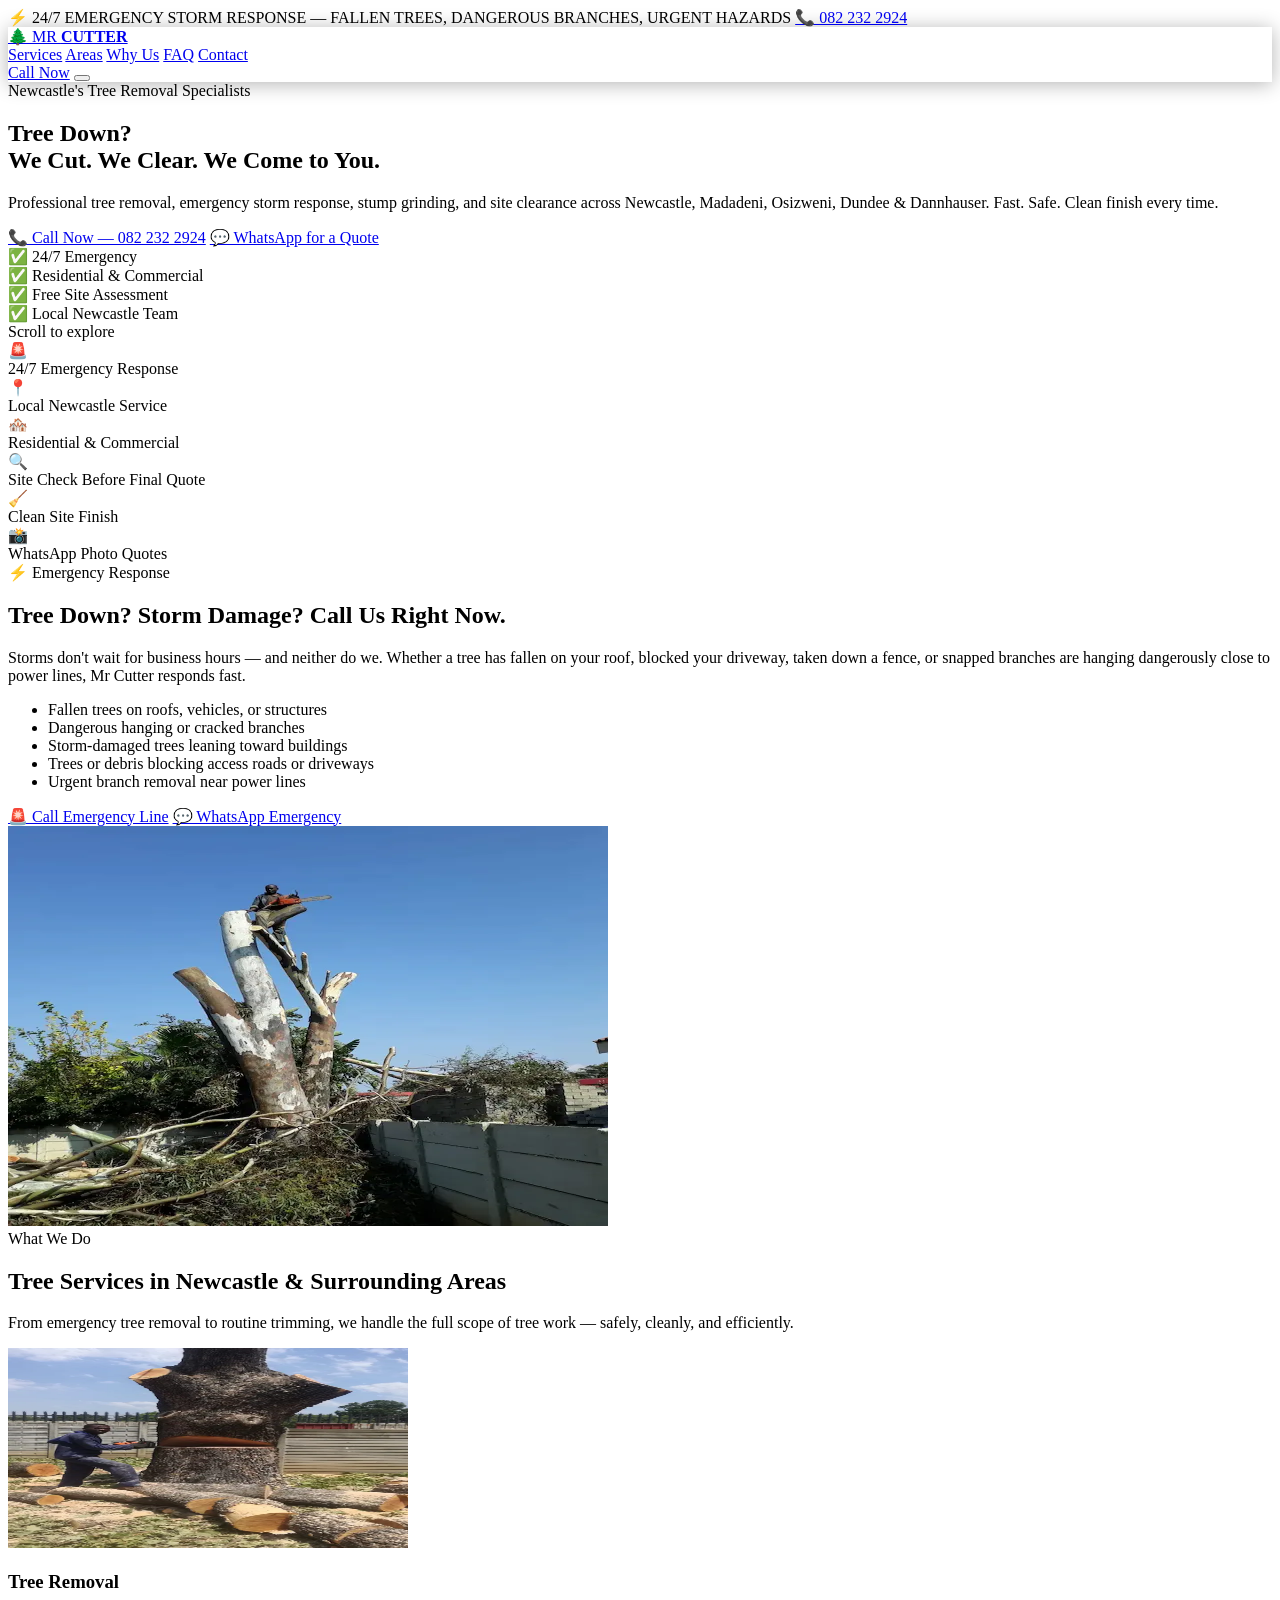
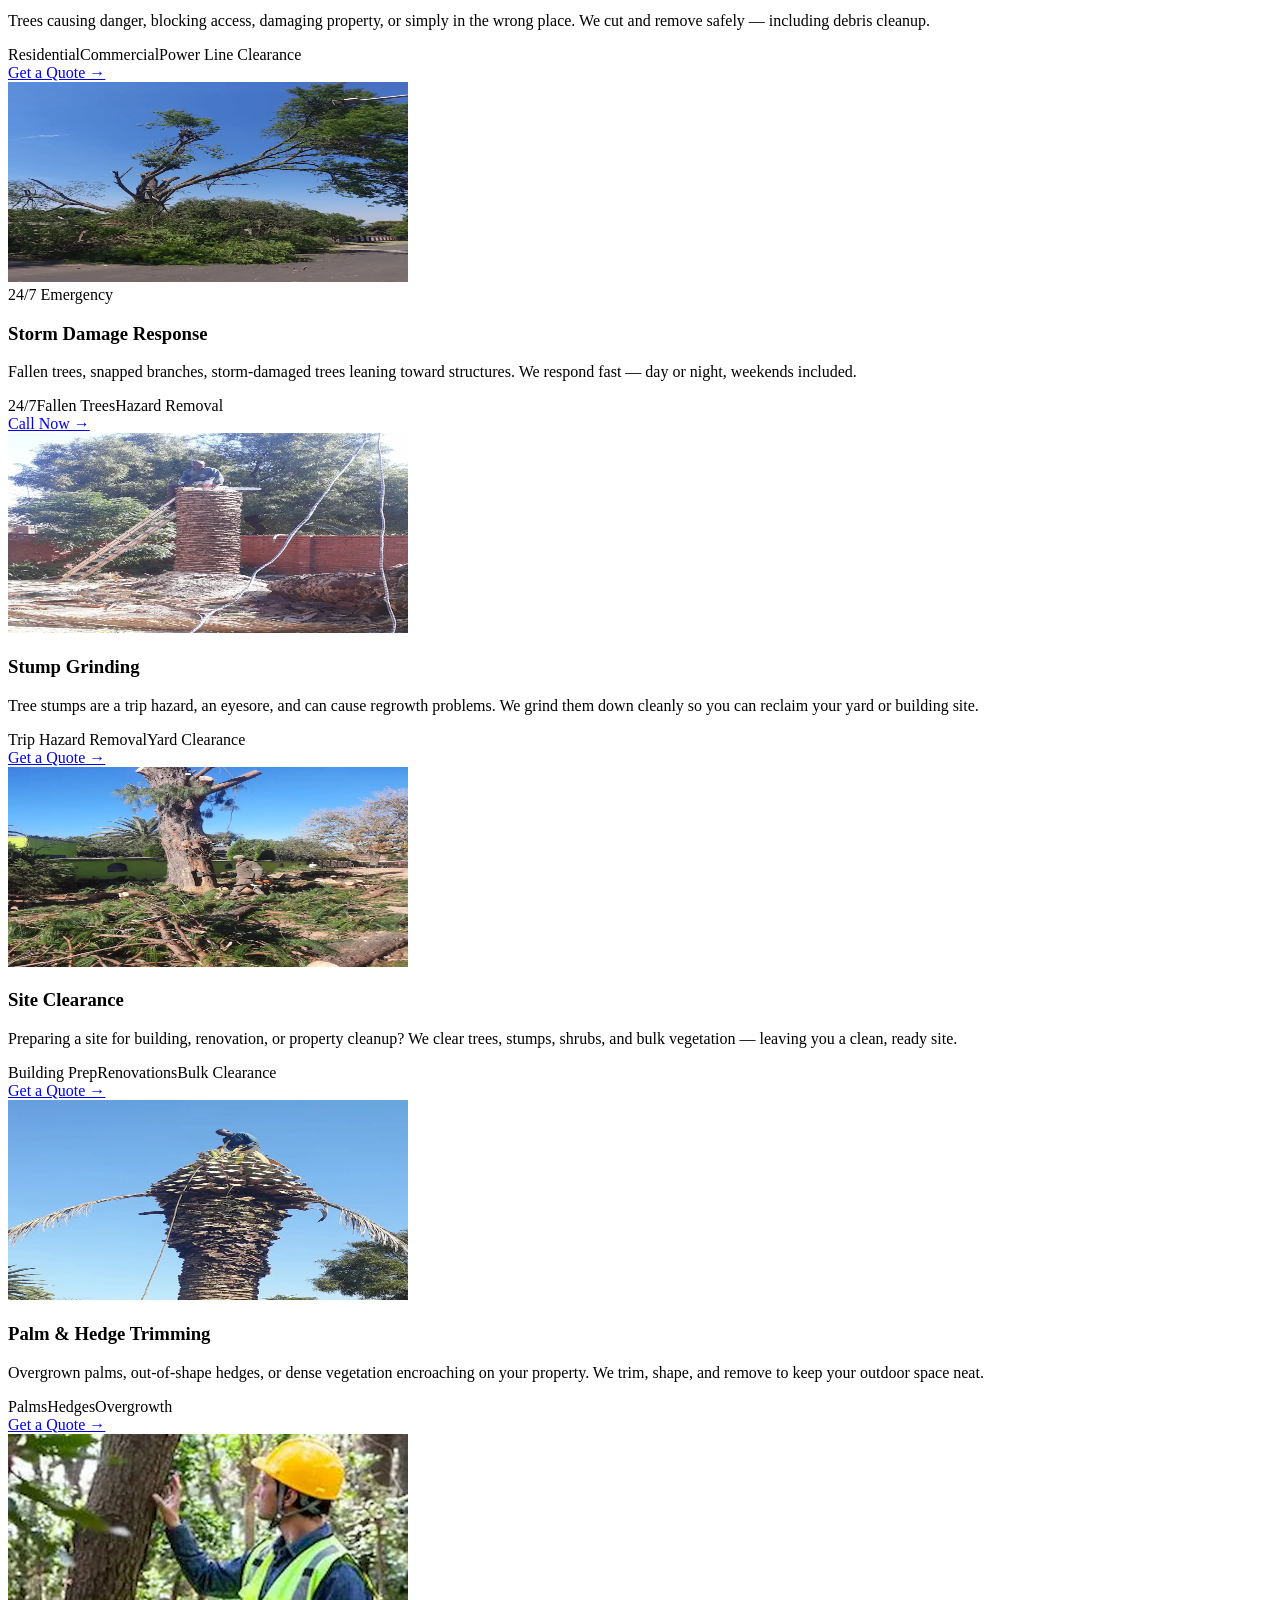
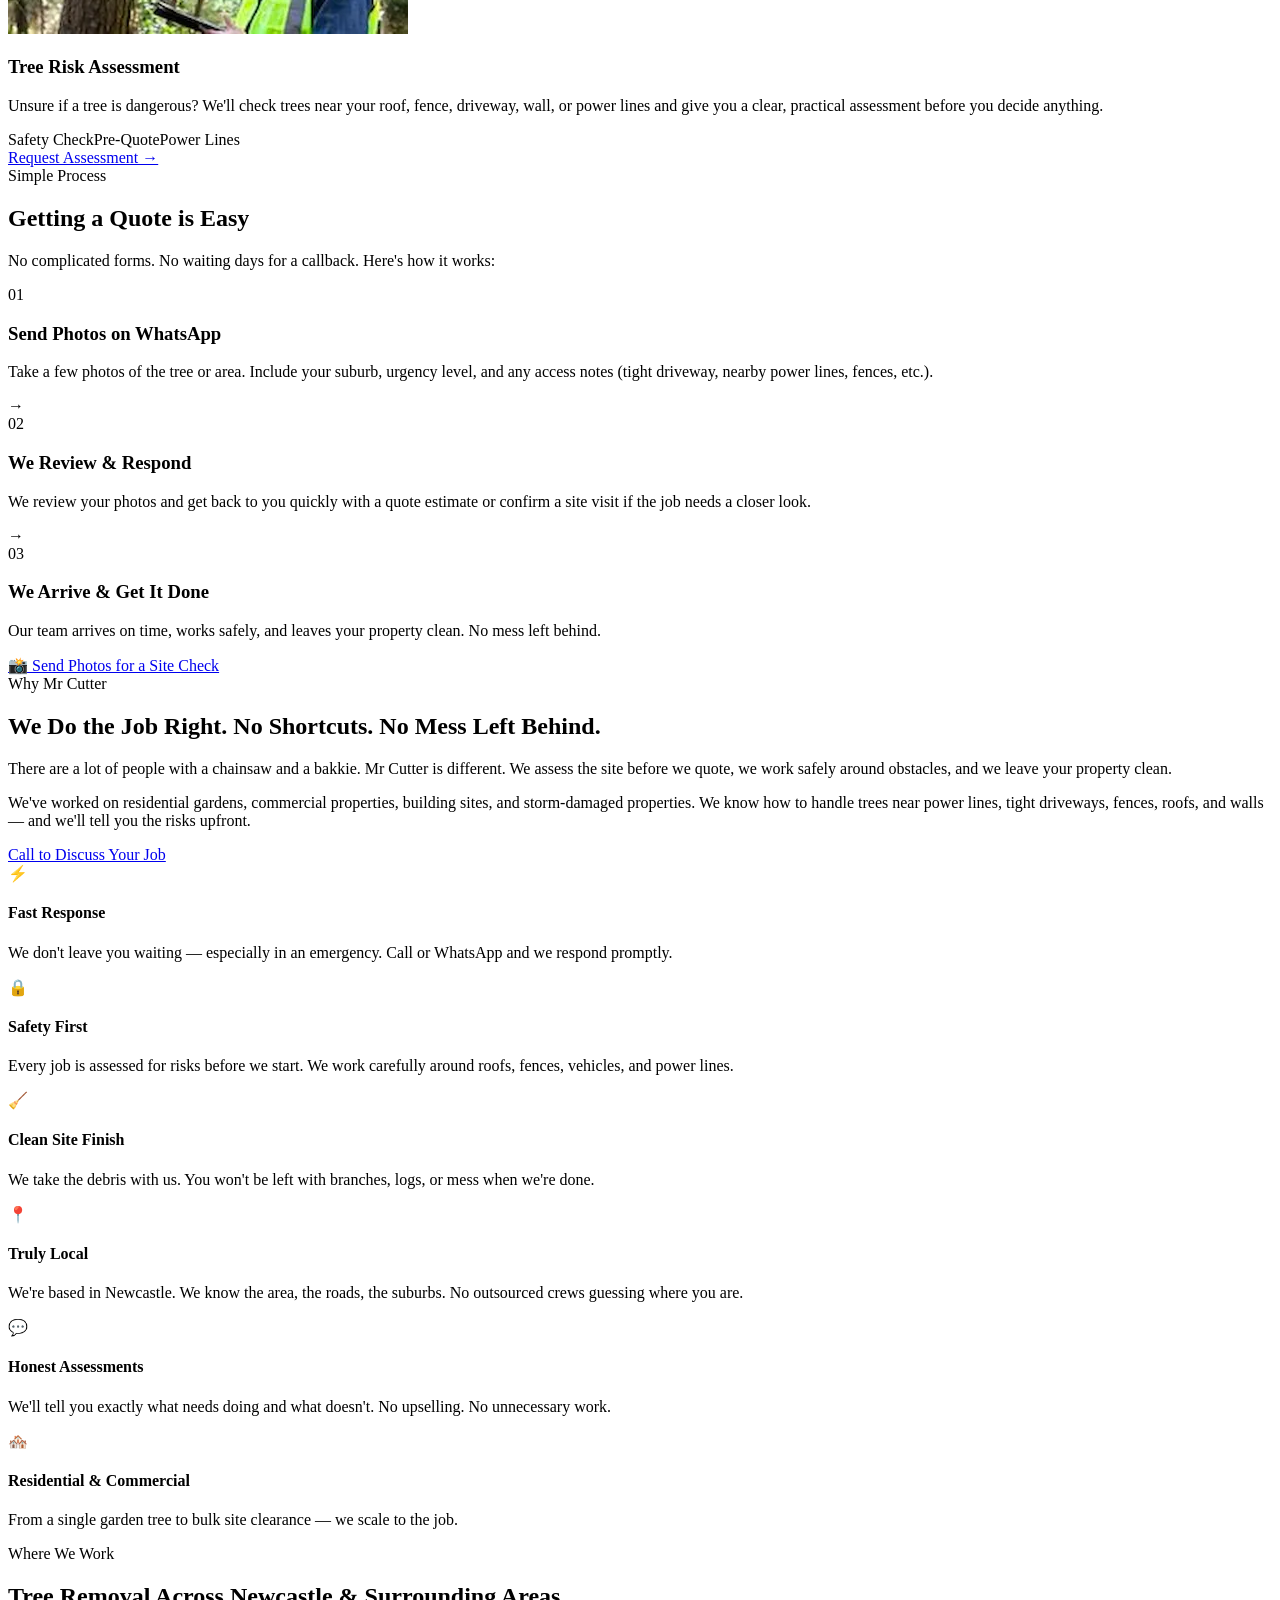
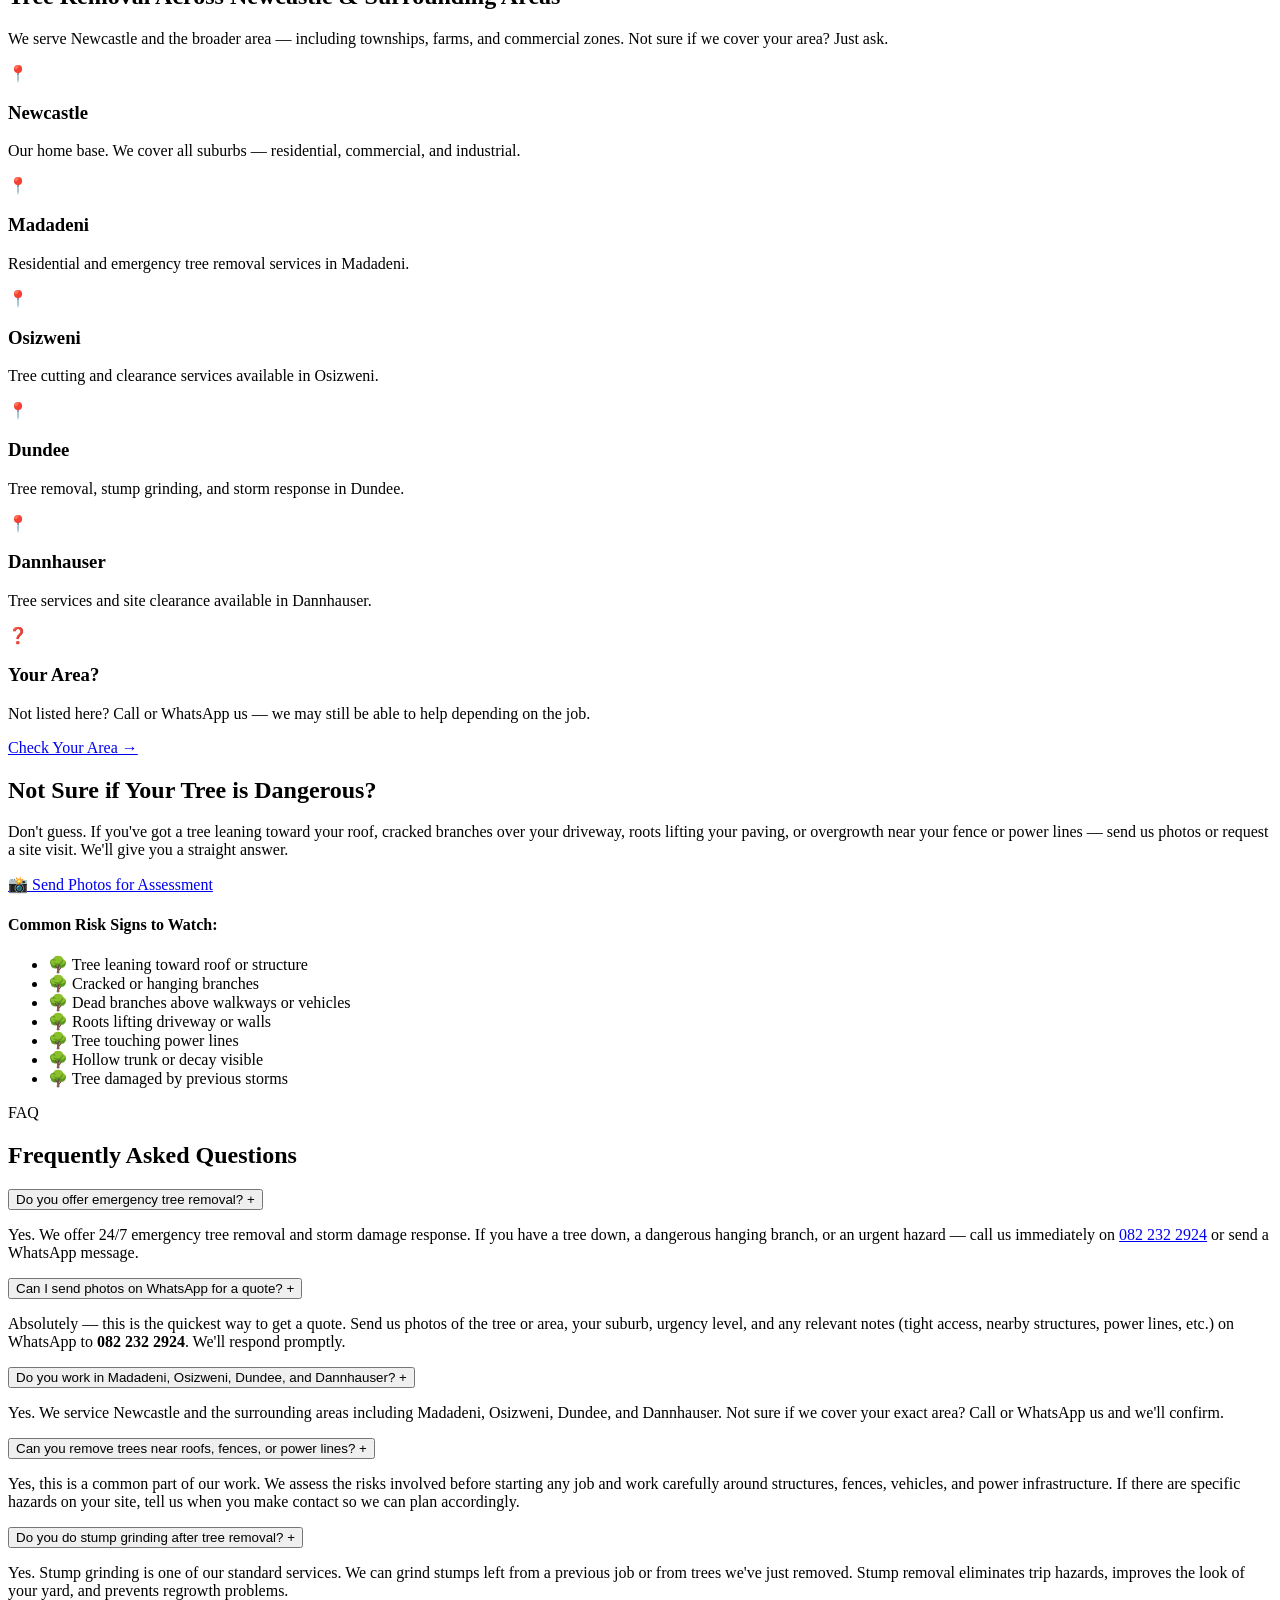
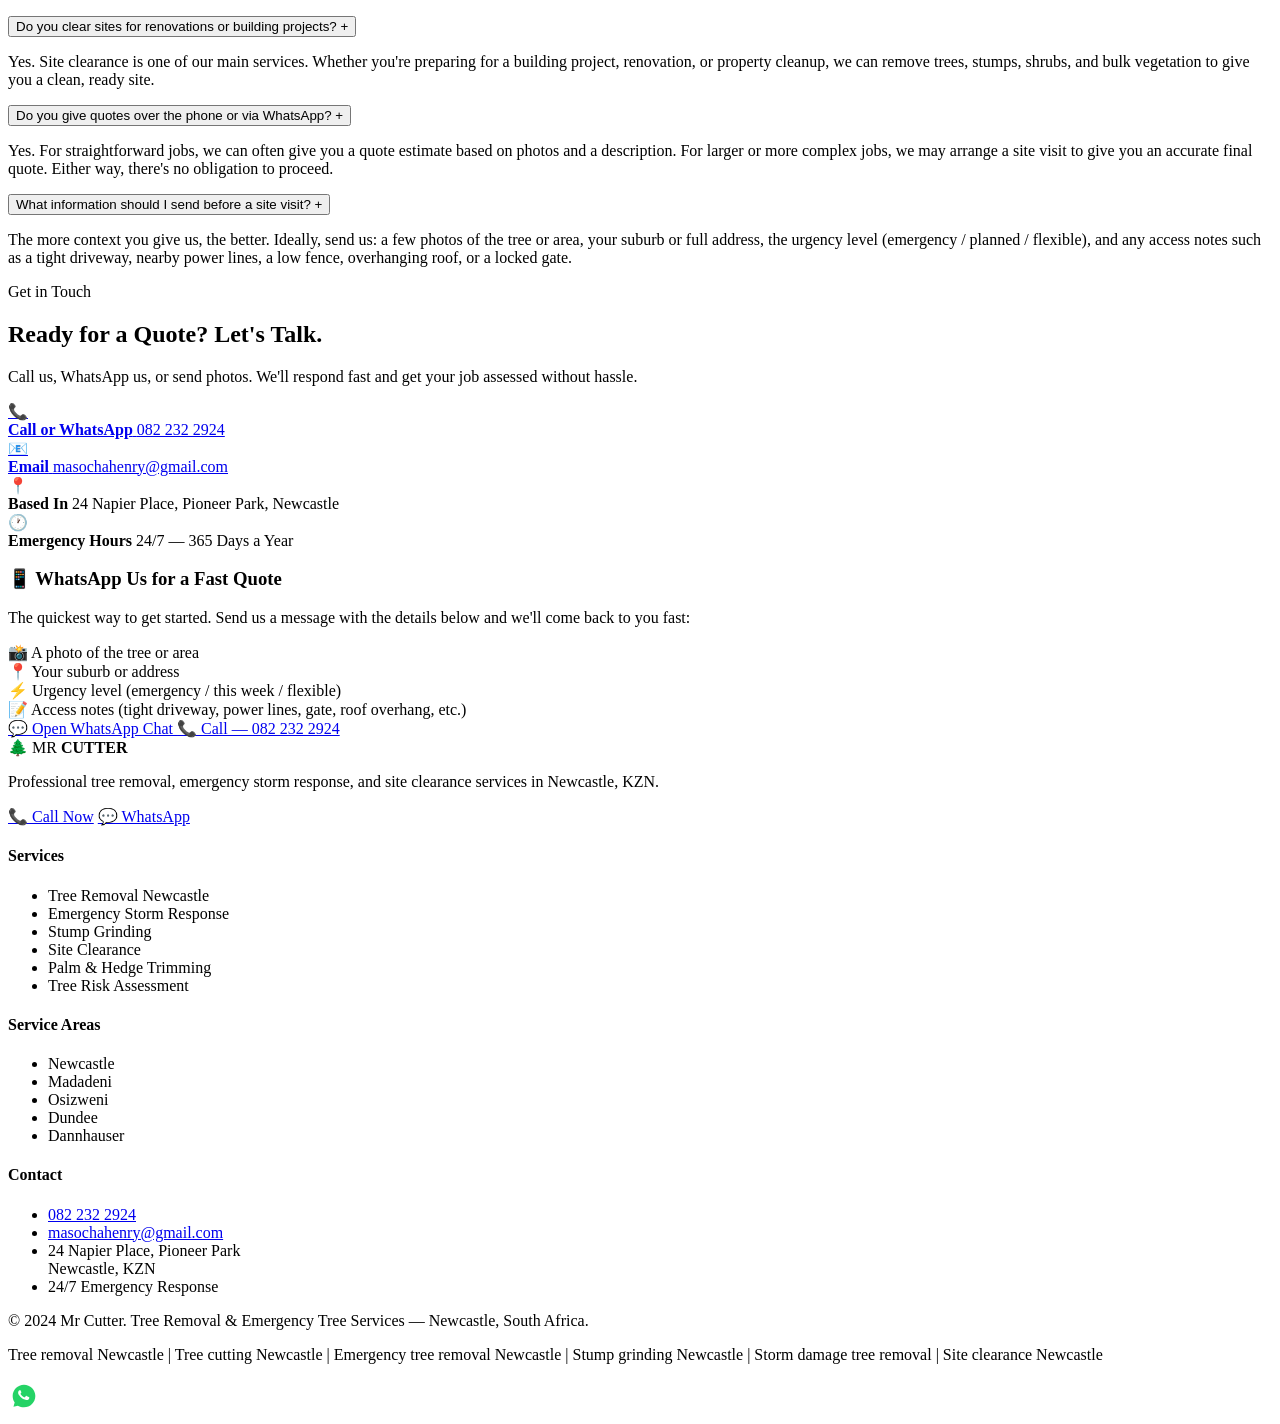
==== commit 259455aa: "Update index.html" ====
--- a/index.html
+++ b/index.html
@@ -27,7 +27,7 @@
   <link rel="preconnect" href="https://fonts.gstatic.com" crossorigin />
   <link href="https://fonts.googleapis.com/css2?family=Bebas+Neue&family=Barlow:ital,wght@0,400;0,500;0,600;0,700;1,400&display=swap" rel="stylesheet" />
 
-  <link rel="stylesheet" href="styles.css" />
+  <link rel="stylesheet" href="./styles.css" />
 </head>
 <body>
 
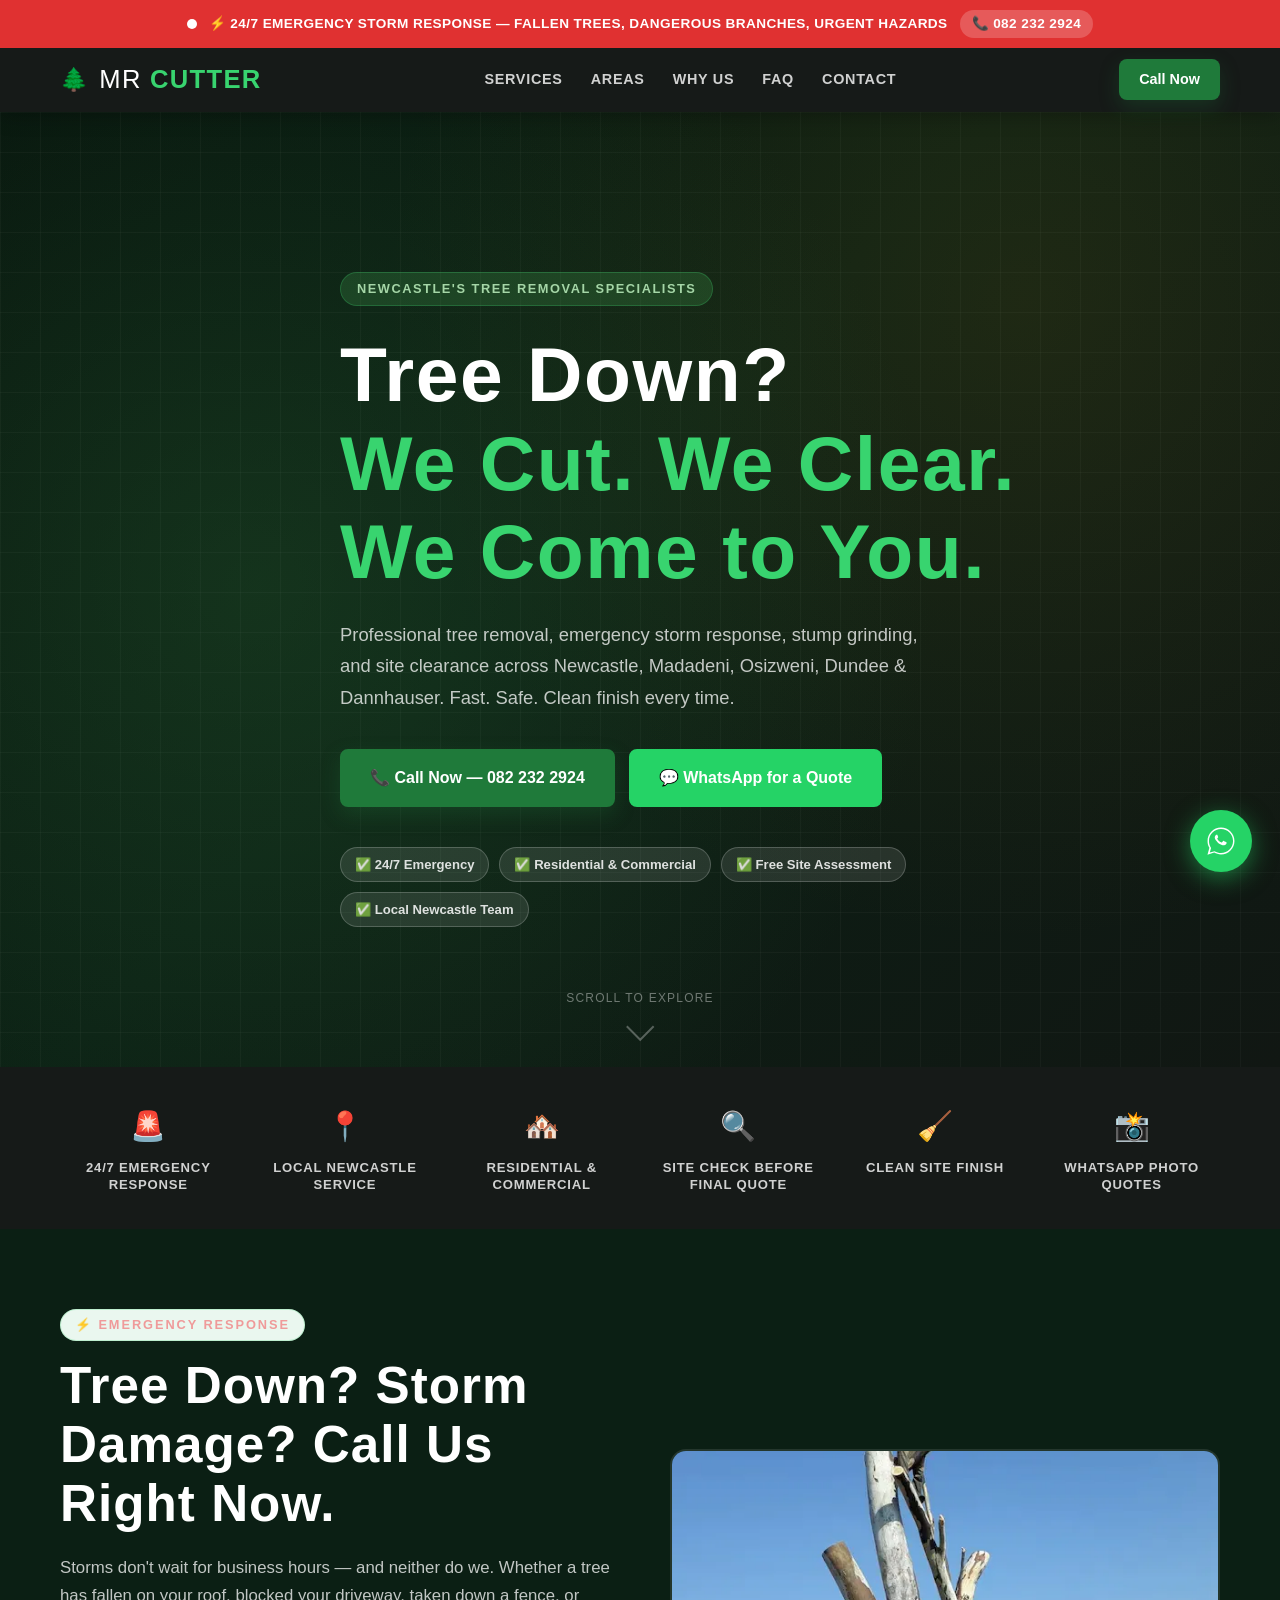
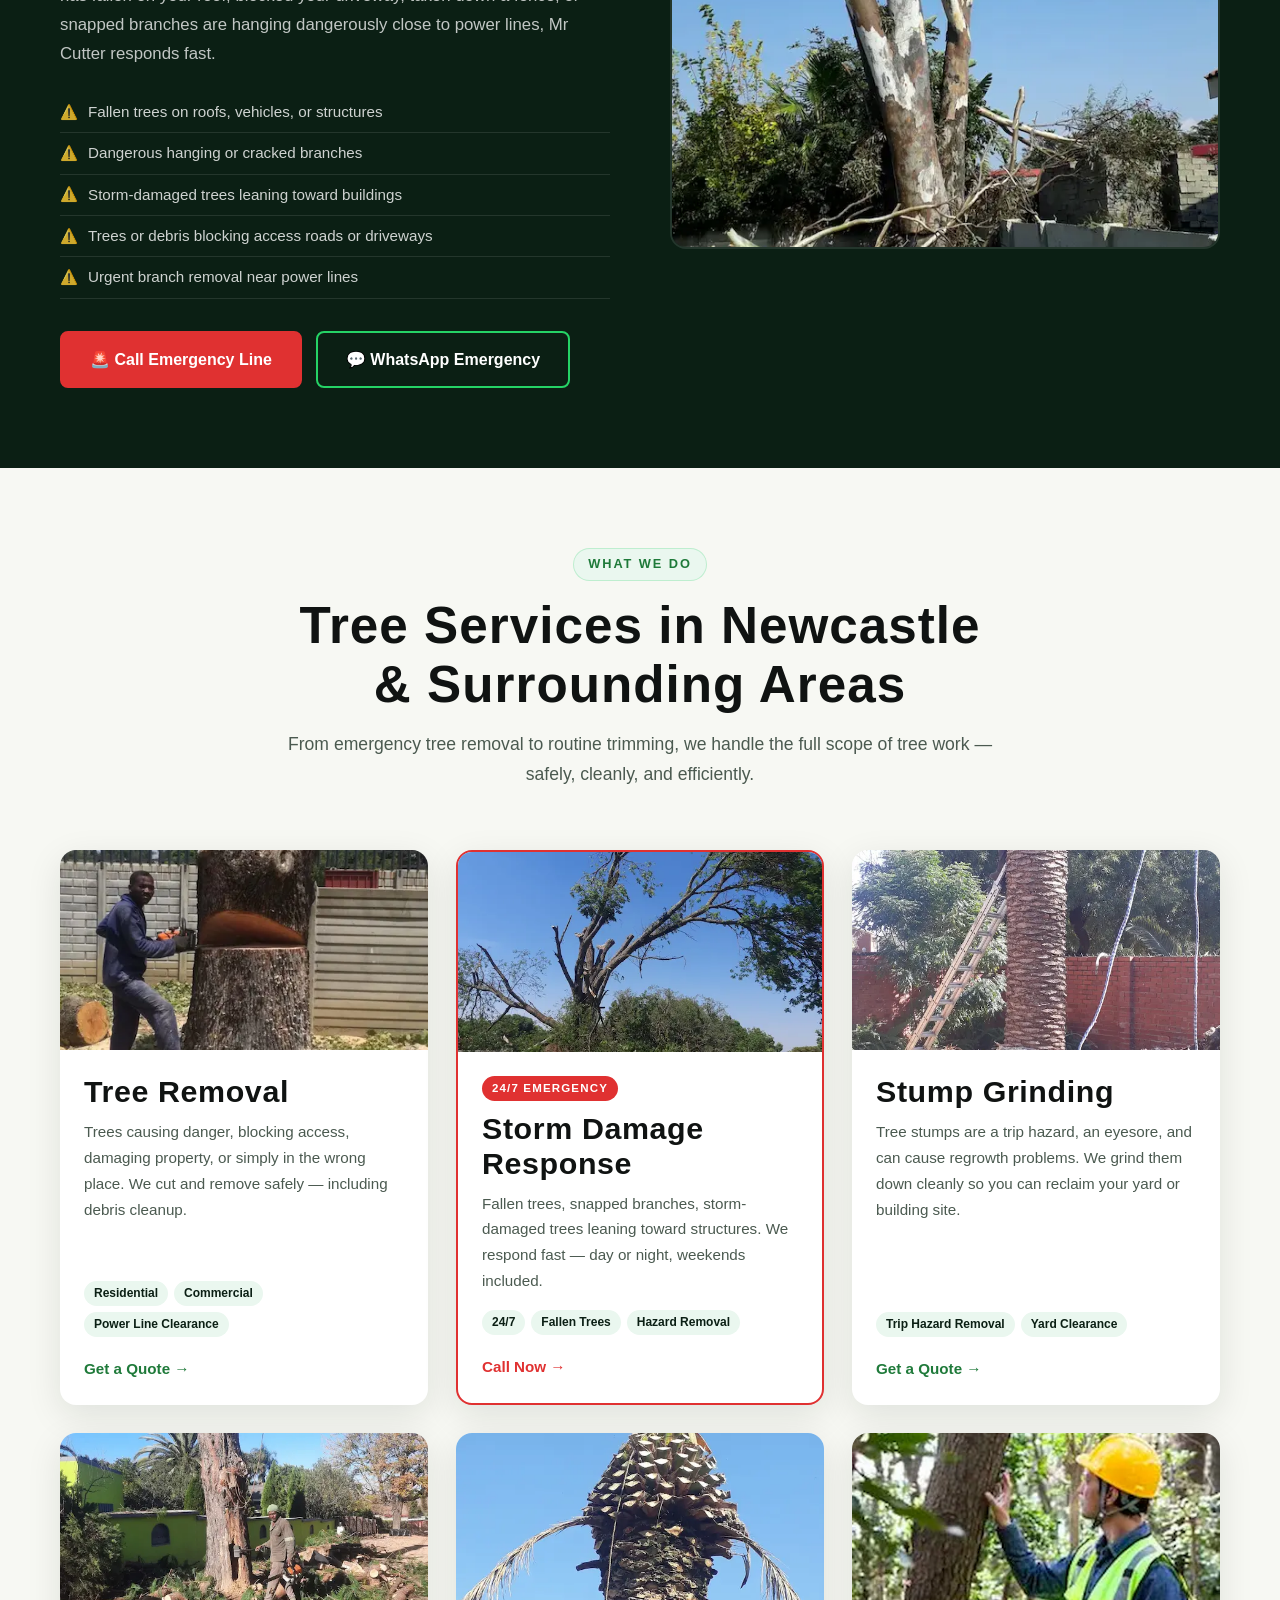
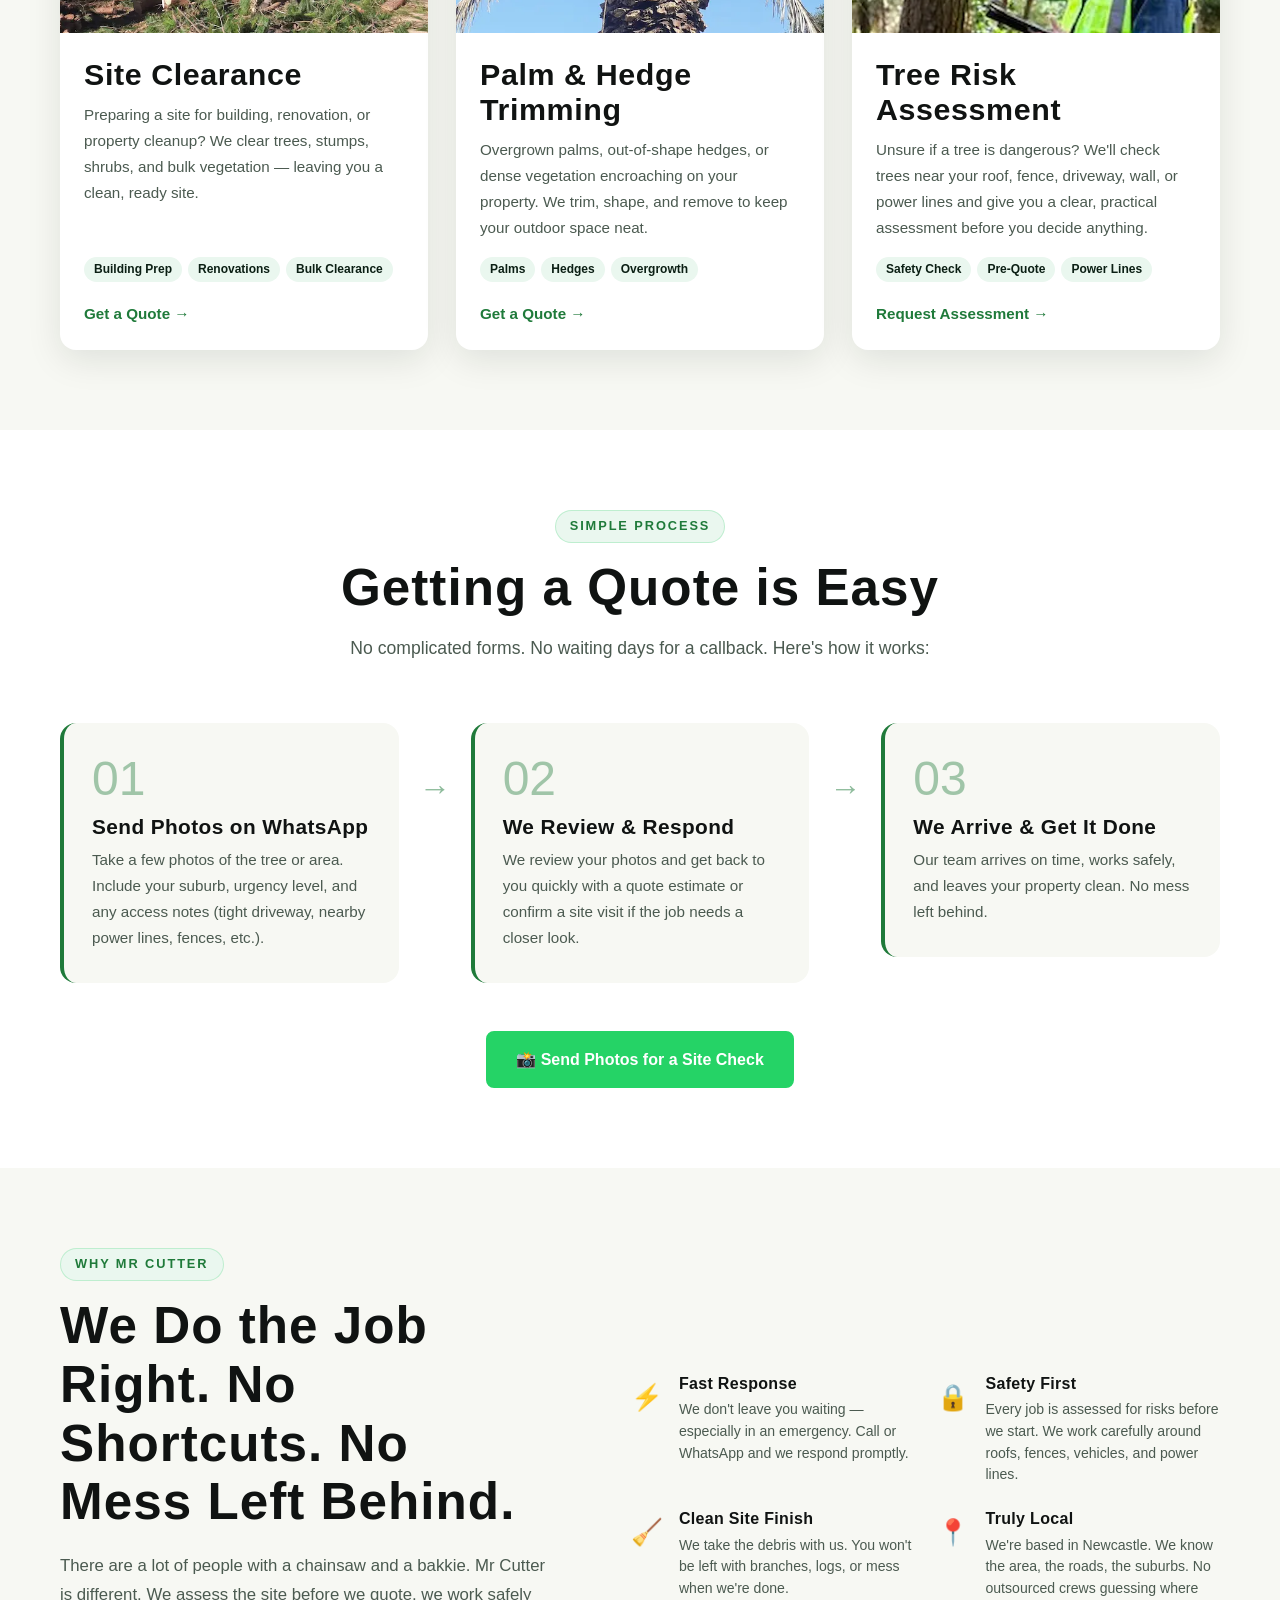
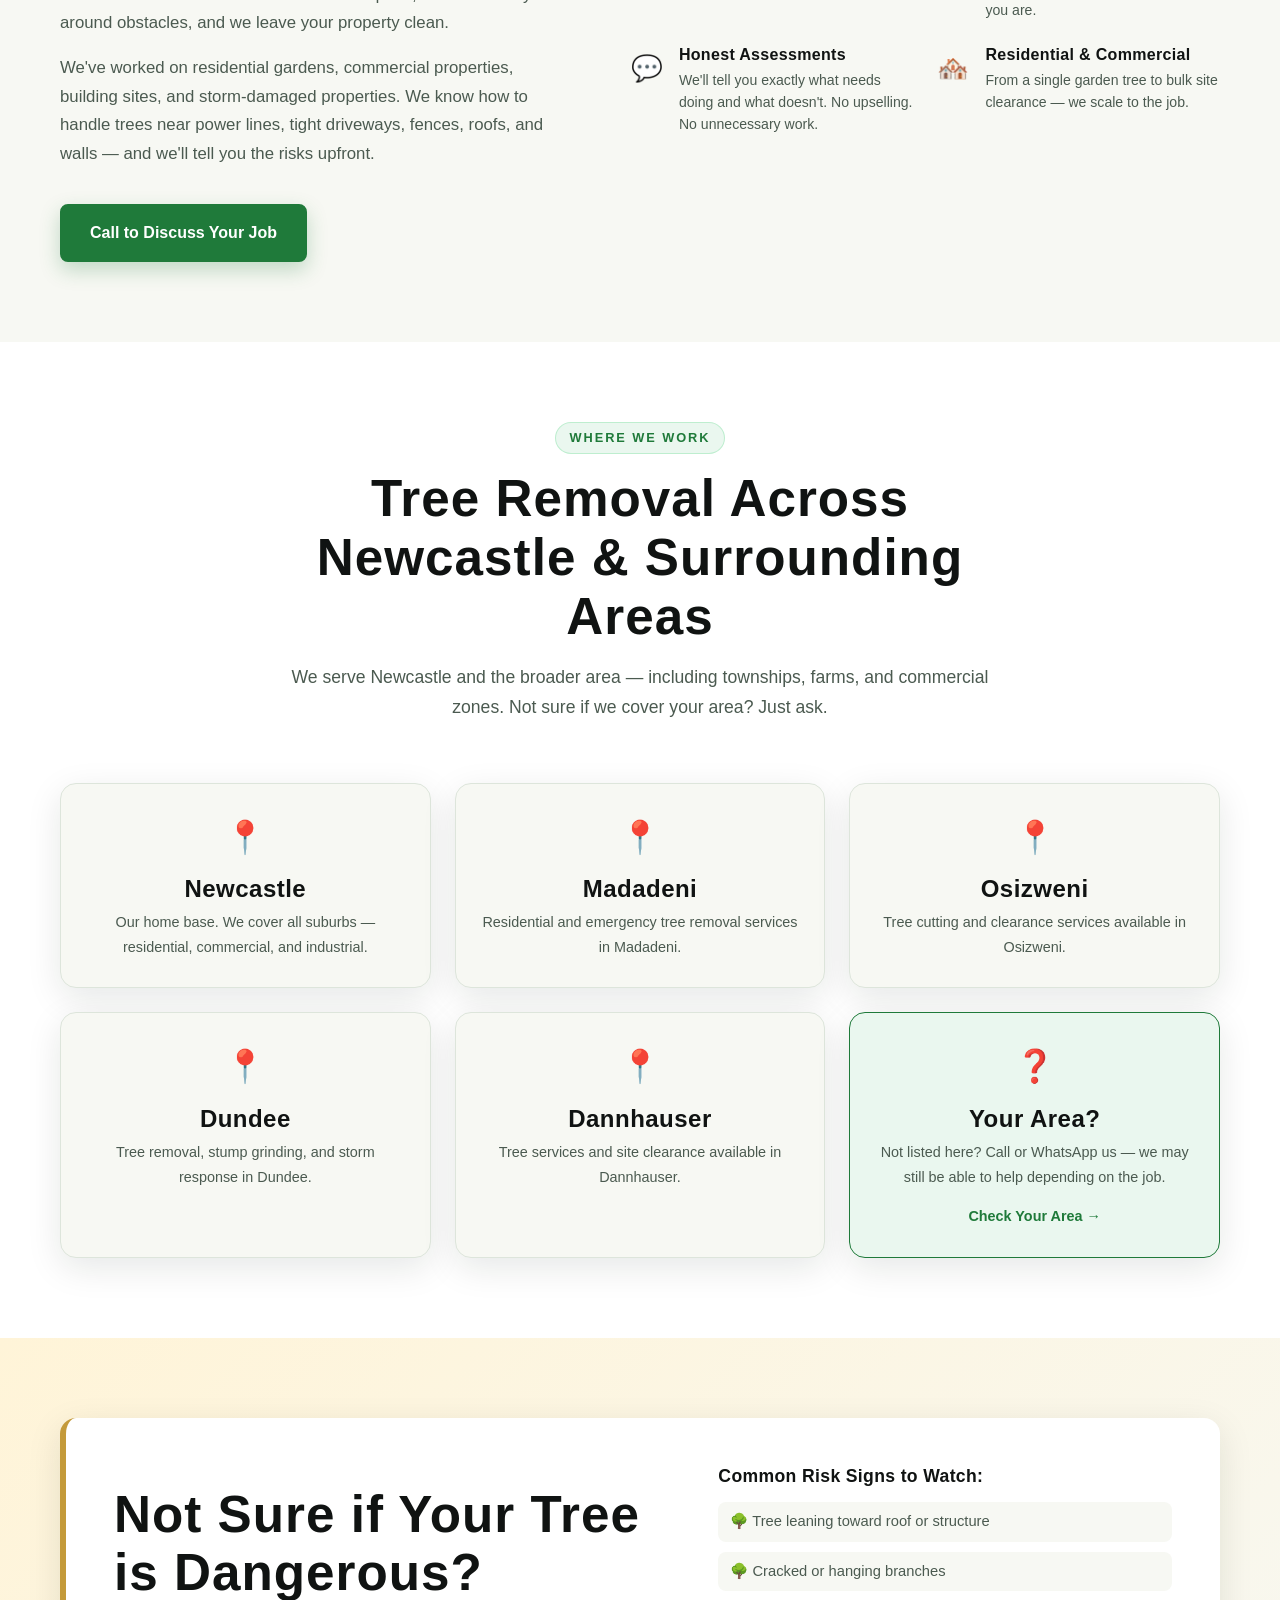
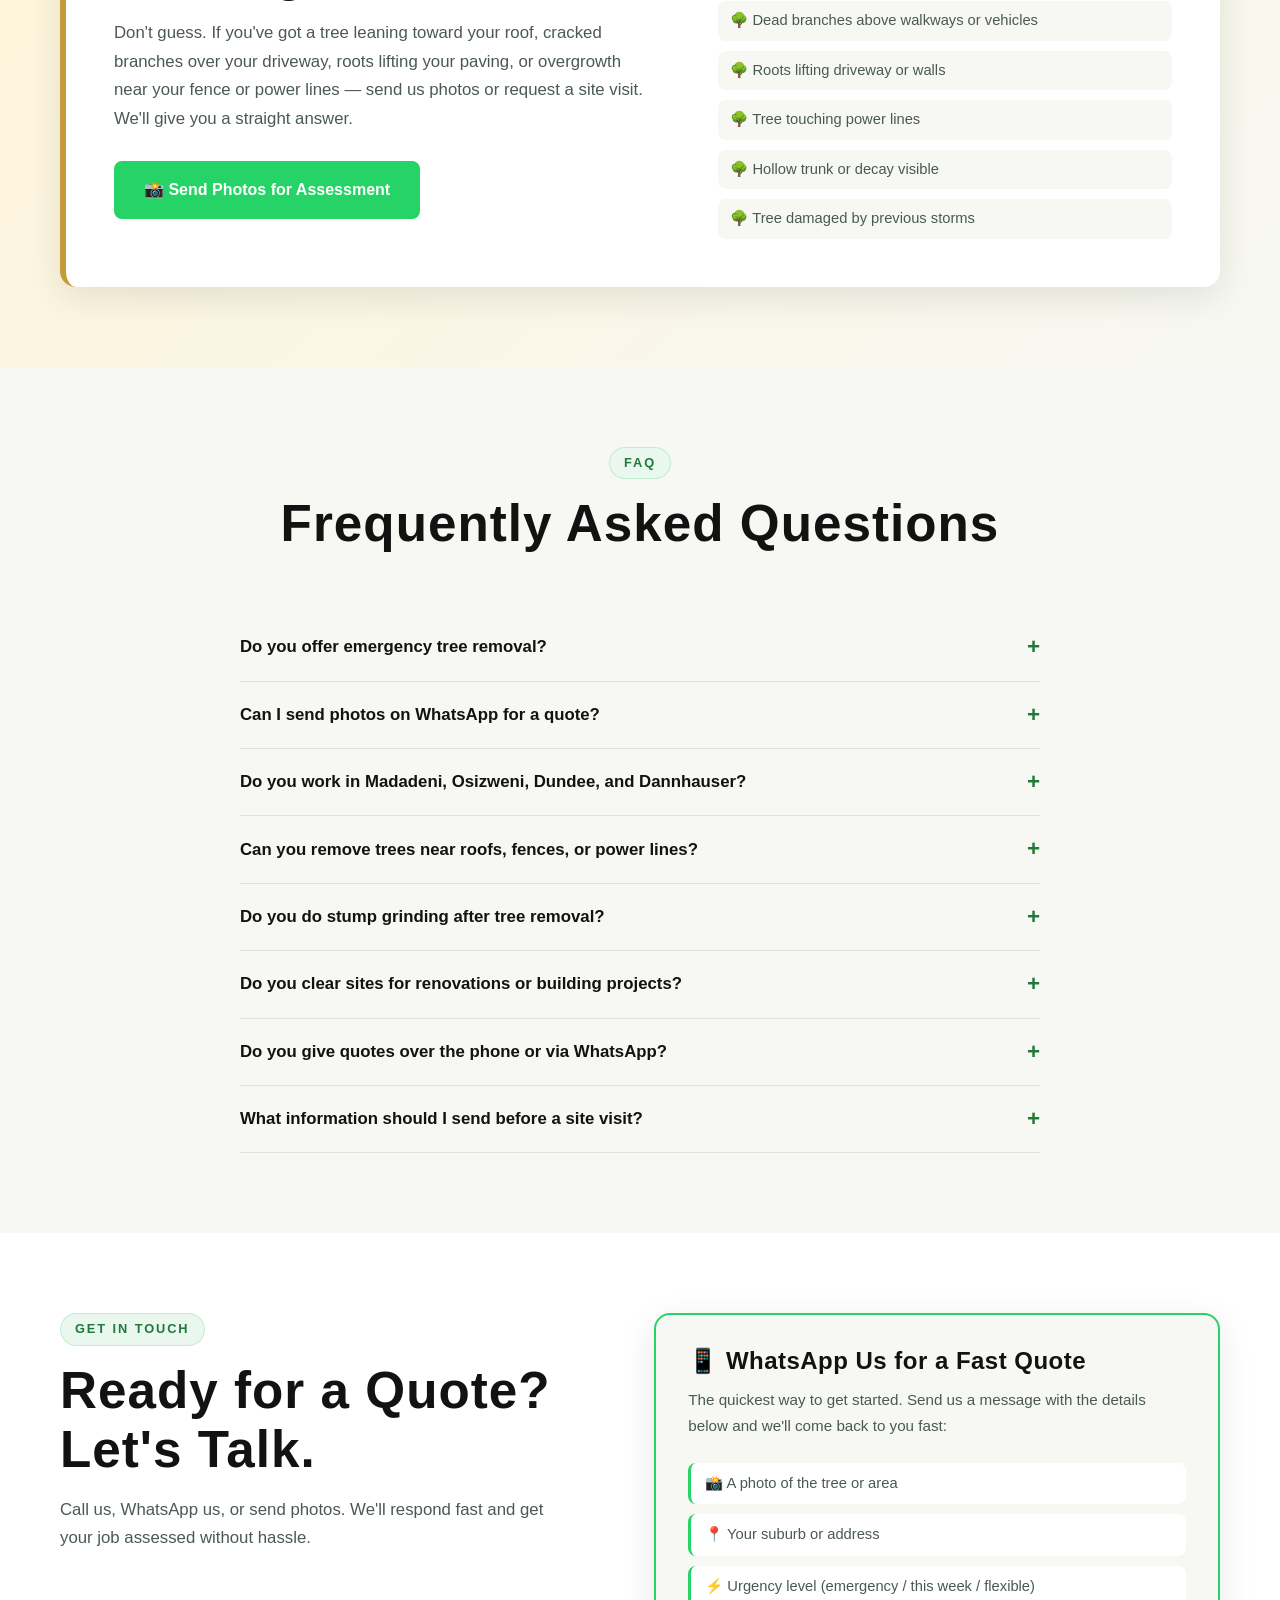
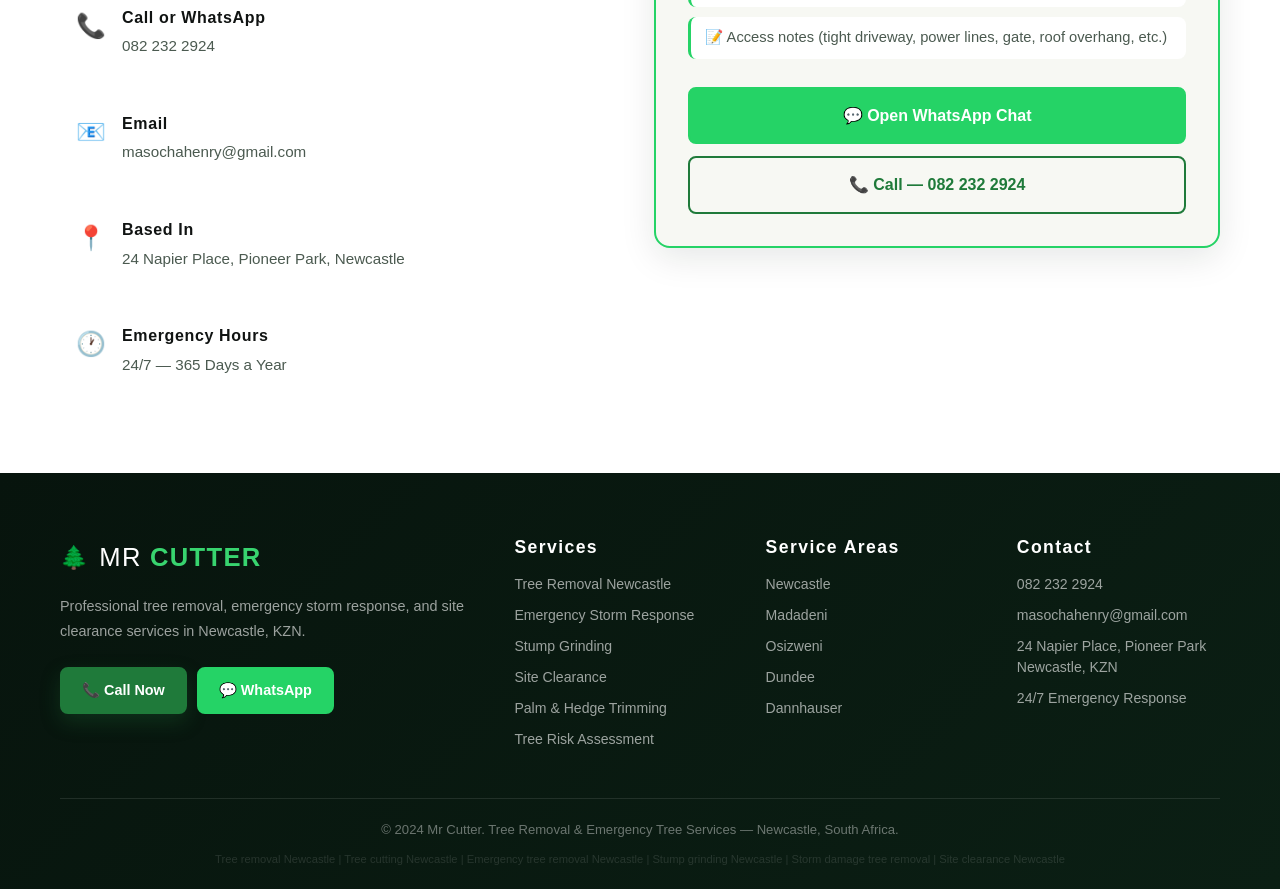
==== commit d0fee0d4: "Add files via upload" ====
--- a/index.html
+++ b/index.html
@@ -1,704 +1,704 @@
-<!DOCTYPE html>
-<html lang="en">
-<head>
-  <meta charset="UTF-8" />
-  <meta name="viewport" content="width=device-width, initial-scale=1.0" />
-
-  <!-- ============================================================
-       SEO META TAGS
-       Change the title and description if your business name or 
-       focus area changes.
-  ============================================================ -->
-  <title>Mr Cutter | Tree Removal & Emergency Tree Services Newcastle, KZN</title>
-  <meta name="description" content="Professional tree removal, emergency storm response, stump grinding, and site clearance in Newcastle, Madadeni, Osizweni, Dundee & Dannhauser. Call Mr Cutter — 24/7 emergency response." />
-  <meta name="keywords" content="tree removal Newcastle, tree cutting Newcastle, emergency tree removal Newcastle, storm damage tree removal, fallen tree removal, stump grinding Newcastle, site clearance Newcastle, palm trimming Newcastle, hedge trimming Newcastle, tree removal Madadeni, tree removal Dundee, dangerous tree removal" />
-  <meta name="robots" content="index, follow" />
-  <link rel="canonical" href="https://www.mrcutter.co.za/" />
-
-  <!-- Open Graph / Social Sharing -->
-  <meta property="og:type" content="website" />
-  <meta property="og:url" content="https://www.mrcutter.co.za/" />
-  <meta property="og:title" content="Mr Cutter | Tree Removal & Emergency Tree Services Newcastle" />
-  <meta property="og:description" content="24/7 emergency tree removal, storm damage response, stump grinding & site clearance. Serving Newcastle and surrounding areas." />
-  <meta property="og:image" content="/assets/og-image.jpg" />
-
-  <!-- Google Fonts -->
-  <link rel="preconnect" href="https://fonts.googleapis.com" />
-  <link rel="preconnect" href="https://fonts.gstatic.com" crossorigin />
-  <link href="https://fonts.googleapis.com/css2?family=Bebas+Neue&family=Barlow:ital,wght@0,400;0,500;0,600;0,700;1,400&display=swap" rel="stylesheet" />
-
-  <link rel="stylesheet" href="./styles.css" />
-</head>
-<body>
-
-  <!-- ============================================================
-       EMERGENCY BANNER (top of page)
-       Change the phone number here: 082 232 2924
-  ============================================================ -->
-  <div class="emergency-banner">
-    <span class="pulse-dot"></span>
-    <span>⚡ 24/7 EMERGENCY STORM RESPONSE — FALLEN TREES, DANGEROUS BRANCHES, URGENT HAZARDS</span>
-    <!-- Change number below -->
-    <a href="tel:0822322924" class="banner-call">📞 082 232 2924</a>
-  </div>
-
-  <!-- ============================================================
-       NAVIGATION
-  ============================================================ -->
-  <nav class="navbar" id="navbar">
-    <div class="nav-container">
-      <a href="#home" class="logo">
-        <span class="logo-icon">🌲</span>
-        <span class="logo-text">MR <strong>CUTTER</strong></span>
-      </a>
-      <div class="nav-links" id="navLinks">
-        <a href="#services">Services</a>
-        <a href="#areas">Areas</a>
-        <a href="#why-us">Why Us</a>
-        <a href="#faq">FAQ</a>
-        <a href="#contact">Contact</a>
-      </div>
-      <!-- Change number below -->
-      <a href="tel:0822322924" class="nav-cta">Call Now</a>
-      <button class="hamburger" id="hamburger" aria-label="Open menu">
-        <span></span><span></span><span></span>
-      </button>
-    </div>
-  </nav>
-
-  <!-- ============================================================
-       HERO SECTION
-       Change headline, subheadline, and phone number as needed.
-  ============================================================ -->
-  <section class="hero" id="home">
-    <div class="hero-bg-overlay"></div>
-    <div class="hero-content">
-      <div class="hero-badge">Newcastle's Tree Removal Specialists</div>
-      <h1 class="hero-headline">
-        Tree Down?<br />
-        <span class="accent">We Cut. We Clear. We Come to You.</span>
-      </h1>
-      <p class="hero-sub">
-        Professional tree removal, emergency storm response, stump grinding, and site clearance across Newcastle, Madadeni, Osizweni, Dundee &amp; Dannhauser. Fast. Safe. Clean finish every time.
-      </p>
-      <div class="hero-ctas">
-        <!-- Change number below -->
-        <a href="tel:0822322924" class="btn btn-primary">📞 Call Now — 082 232 2924</a>
-        <!-- WhatsApp link — change number (27822322924 = 082 232 2924 in international format) -->
-        <a href="https://wa.me/27822322924?text=Hi%20Mr%20Cutter%2C%20I%20need%20help%20with%20a%20tree.%20Here%20are%20the%20details%3A%0A%0A📍%20My%20suburb%3A%20%0A📸%20Photos%3A%20(I%27ll%20attach)%0A⚡%20Urgency%3A%20%0A📝%20Notes%20(driveway%2C%20power%20lines%2C%20etc.)%3A%20" 
-           class="btn btn-whatsapp" target="_blank" rel="noopener">
-          💬 WhatsApp for a Quote
-        </a>
-      </div>
-      <div class="hero-trust">
-        <div class="trust-pill">✅ 24/7 Emergency</div>
-        <div class="trust-pill">✅ Residential &amp; Commercial</div>
-        <div class="trust-pill">✅ Free Site Assessment</div>
-        <div class="trust-pill">✅ Local Newcastle Team</div>
-      </div>
-    </div>
-    <div class="hero-scroll-hint">
-      <span>Scroll to explore</span>
-      <div class="scroll-arrow"></div>
-    </div>
-  </section>
-
-  <!-- ============================================================
-       TRUST / CREDIBILITY STRIP
-  ============================================================ -->
-  <section class="trust-strip">
-    <div class="container">
-      <div class="trust-grid">
-        <div class="trust-item">
-          <div class="trust-icon">🚨</div>
-          <div class="trust-label">24/7 Emergency Response</div>
-        </div>
-        <div class="trust-item">
-          <div class="trust-icon">📍</div>
-          <div class="trust-label">Local Newcastle Service</div>
-        </div>
-        <div class="trust-item">
-          <div class="trust-icon">🏘️</div>
-          <div class="trust-label">Residential &amp; Commercial</div>
-        </div>
-        <div class="trust-item">
-          <div class="trust-icon">🔍</div>
-          <div class="trust-label">Site Check Before Final Quote</div>
-        </div>
-        <div class="trust-item">
-          <div class="trust-icon">🧹</div>
-          <div class="trust-label">Clean Site Finish</div>
-        </div>
-        <div class="trust-item">
-          <div class="trust-icon">📸</div>
-          <div class="trust-label">WhatsApp Photo Quotes</div>
-        </div>
-      </div>
-    </div>
-  </section>
-
-  <!-- ============================================================
-       EMERGENCY STORM RESPONSE SECTION
-       This section is designed to catch urgent visitors first.
-  ============================================================ -->
-  <section class="emergency-section" id="emergency">
-    <div class="container">
-      <div class="emergency-card">
-        <div class="emergency-left">
-          <div class="section-eyebrow emergency-eye">⚡ Emergency Response</div>
-          <h2>Tree Down? Storm Damage? Call Us Right Now.</h2>
-          <p>
-            Storms don't wait for business hours — and neither do we. Whether a tree has fallen on your roof, blocked your driveway, taken down a fence, or snapped branches are hanging dangerously close to power lines, Mr Cutter responds fast.
-          </p>
-          <ul class="emergency-list">
-            <li>Fallen trees on roofs, vehicles, or structures</li>
-            <li>Dangerous hanging or cracked branches</li>
-            <li>Storm-damaged trees leaning toward buildings</li>
-            <li>Trees or debris blocking access roads or driveways</li>
-            <li>Urgent branch removal near power lines</li>
-          </ul>
-          <div class="emergency-actions">
-            <!-- Change number below -->
-            <a href="tel:0822322924" class="btn btn-danger">🚨 Call Emergency Line</a>
-            <a href="https://wa.me/27822322924?text=URGENT%3A%20I%20have%20storm%20damage%20%2F%20a%20fallen%20tree.%20My%20location%3A%20%0A%0ADetails%3A%20" 
-               class="btn btn-whatsapp-outline" target="_blank" rel="noopener">💬 WhatsApp Emergency</a>
-          </div>
-        </div>
-        <div class="emergency-right">
-          <div class="emergency-img-placeholder">
-            <img src="images/storm_damage_photo.webp" alt="Storm damaged tree leaning over road in Newcastle, KZN" width="600" height="400" loading="lazy" decoding="async" />
-          </div>
-        </div>
-      </div>
-    </div>
-  </section>
-
-  <!-- ============================================================
-       SERVICES SECTION
-       Add or remove service cards here as needed.
-  ============================================================ -->
-  <section class="services-section" id="services">
-    <div class="container">
-      <div class="section-header">
-        <div class="section-eyebrow">What We Do</div>
-        <h2>Tree Services in Newcastle &amp; Surrounding Areas</h2>
-        <p>From emergency tree removal to routine trimming, we handle the full scope of tree work — safely, cleanly, and efficiently.</p>
-      </div>
-      <div class="services-grid">
-
-        <!-- Service Card 1 -->
-        <div class="service-card">
-          <div class="service-img-placeholder">
-            <img src="images/tree_removal.webp" alt="Tree removal service in Newcastle, KZN" width="400" height="200" loading="lazy" decoding="async" />
-          </div>
-          <div class="service-body">
-            <h3>Tree Removal</h3>
-            <p>Trees causing danger, blocking access, damaging property, or simply in the wrong place. We cut and remove safely — including debris cleanup.</p>
-            <div class="service-tags">
-              <span>Residential</span><span>Commercial</span><span>Power Line Clearance</span>
-            </div>
-            <a href="https://wa.me/27822322924?text=Hi%2C%20I%20need%20a%20quote%20for%20tree%20removal.%20My%20location%3A%20%0ADetails%3A%20" class="service-cta" target="_blank" rel="noopener">Get a Quote →</a>
-          </div>
-        </div>
-
-        <!-- Service Card 2 -->
-        <div class="service-card service-card--emergency">
-          <div class="service-img-placeholder">
-            <img src="images/storm_damage_response.webp" alt="Emergency storm damage tree response in Newcastle, KZN" width="400" height="200" loading="lazy" decoding="async" />
-          </div>
-          <div class="service-body">
-            <div class="service-emergency-tag">24/7 Emergency</div>
-            <h3>Storm Damage Response</h3>
-            <p>Fallen trees, snapped branches, storm-damaged trees leaning toward structures. We respond fast — day or night, weekends included.</p>
-            <div class="service-tags">
-              <span>24/7</span><span>Fallen Trees</span><span>Hazard Removal</span>
-            </div>
-            <a href="tel:0822322924" class="service-cta service-cta--urgent">Call Now →</a>
-          </div>
-        </div>
-
-        <!-- Service Card 3 -->
-        <div class="service-card">
-          <div class="service-img-placeholder">
-            <img src="images/stump_grinding.webp" alt="Stump grinding service in Newcastle, KZN" width="400" height="200" loading="lazy" decoding="async" />
-          </div>
-          <div class="service-body">
-            <h3>Stump Grinding</h3>
-            <p>Tree stumps are a trip hazard, an eyesore, and can cause regrowth problems. We grind them down cleanly so you can reclaim your yard or building site.</p>
-            <div class="service-tags">
-              <span>Trip Hazard Removal</span><span>Yard Clearance</span>
-            </div>
-            <a href="https://wa.me/27822322924?text=Hi%2C%20I%20need%20a%20quote%20for%20stump%20grinding.%20Location%3A%20" class="service-cta" target="_blank" rel="noopener">Get a Quote →</a>
-          </div>
-        </div>
-
-        <!-- Service Card 4 -->
-        <div class="service-card">
-          <div class="service-img-placeholder">
-            <img src="images/site_clearance.webp" alt="Site clearance service in Newcastle, KZN" width="400" height="200" loading="lazy" decoding="async" />
-          </div>
-          <div class="service-body">
-            <h3>Site Clearance</h3>
-            <p>Preparing a site for building, renovation, or property cleanup? We clear trees, stumps, shrubs, and bulk vegetation — leaving you a clean, ready site.</p>
-            <div class="service-tags">
-              <span>Building Prep</span><span>Renovations</span><span>Bulk Clearance</span>
-            </div>
-            <a href="https://wa.me/27822322924?text=Hi%2C%20I%20need%20a%20quote%20for%20site%20clearance.%20Location%3A%20" class="service-cta" target="_blank" rel="noopener">Get a Quote →</a>
-          </div>
-        </div>
-
-        <!-- Service Card 5 -->
-        <div class="service-card">
-          <div class="service-img-placeholder">
-            <img src="images/palm_trimming.webp" alt="Palm and hedge trimming service in Newcastle, KZN" width="400" height="200" loading="lazy" decoding="async" />
-          </div>
-          <div class="service-body">
-            <h3>Palm &amp; Hedge Trimming</h3>
-            <p>Overgrown palms, out-of-shape hedges, or dense vegetation encroaching on your property. We trim, shape, and remove to keep your outdoor space neat.</p>
-            <div class="service-tags">
-              <span>Palms</span><span>Hedges</span><span>Overgrowth</span>
-            </div>
-            <a href="https://wa.me/27822322924?text=Hi%2C%20I%20need%20palm%20or%20hedge%20trimming.%20Location%3A%20" class="service-cta" target="_blank" rel="noopener">Get a Quote →</a>
-          </div>
-        </div>
-
-        <!-- Service Card 6 -->
-        <div class="service-card">
-          <div class="service-img-placeholder">
-            <img src="images/tree_risk_assessment.webp" alt="Tree risk assessment service in Newcastle, KZN" width="400" height="200" loading="lazy" decoding="async" />
-          </div>
-          <div class="service-body">
-            <h3>Tree Risk Assessment</h3>
-            <p>Unsure if a tree is dangerous? We'll check trees near your roof, fence, driveway, wall, or power lines and give you a clear, practical assessment before you decide anything.</p>
-            <div class="service-tags">
-              <span>Safety Check</span><span>Pre-Quote</span><span>Power Lines</span>
-            </div>
-            <a href="https://wa.me/27822322924?text=Hi%2C%20I%20need%20a%20tree%20risk%20assessment.%20Location%3A%20" class="service-cta" target="_blank" rel="noopener">Request Assessment →</a>
-          </div>
-        </div>
-
-      </div>
-    </div>
-  </section>
-
-  <!-- ============================================================
-       HOW IT WORKS / QUOTE PROCESS
-  ============================================================ -->
-  <section class="process-section" id="process">
-    <div class="container">
-      <div class="section-header">
-        <div class="section-eyebrow">Simple Process</div>
-        <h2>Getting a Quote is Easy</h2>
-        <p>No complicated forms. No waiting days for a callback. Here's how it works:</p>
-      </div>
-      <div class="process-steps">
-        <div class="process-step">
-          <div class="step-number">01</div>
-          <div class="step-content">
-            <h3>Send Photos on WhatsApp</h3>
-            <p>Take a few photos of the tree or area. Include your suburb, urgency level, and any access notes (tight driveway, nearby power lines, fences, etc.).</p>
-          </div>
-        </div>
-        <div class="process-arrow">→</div>
-        <div class="process-step">
-          <div class="step-number">02</div>
-          <div class="step-content">
-            <h3>We Review &amp; Respond</h3>
-            <p>We review your photos and get back to you quickly with a quote estimate or confirm a site visit if the job needs a closer look.</p>
-          </div>
-        </div>
-        <div class="process-arrow">→</div>
-        <div class="process-step">
-          <div class="step-number">03</div>
-          <div class="step-content">
-            <h3>We Arrive &amp; Get It Done</h3>
-            <p>Our team arrives on time, works safely, and leaves your property clean. No mess left behind.</p>
-          </div>
-        </div>
-      </div>
-      <div class="process-cta-center">
-        <a href="https://wa.me/27822322924?text=Hi%20Mr%20Cutter%2C%20I%20need%20help%20with%20a%20tree.%20Here%20are%20the%20details%3A%0A%0A📍%20My%20suburb%3A%20%0A📸%20Photos%3A%20(I%27ll%20attach)%0A⚡%20Urgency%3A%20%0A📝%20Notes%20(driveway%2C%20power%20lines%2C%20etc.)%3A%20" 
-           class="btn btn-whatsapp" target="_blank" rel="noopener">📸 Send Photos for a Site Check</a>
-      </div>
-    </div>
-  </section>
-
-  <!-- ============================================================
-       WHY CHOOSE US SECTION
-  ============================================================ -->
-  <section class="why-section" id="why-us">
-    <div class="container">
-      <div class="why-grid">
-        <div class="why-left">
-          <div class="section-eyebrow">Why Mr Cutter</div>
-          <h2>We Do the Job Right. No Shortcuts. No Mess Left Behind.</h2>
-          <p>There are a lot of people with a chainsaw and a bakkie. Mr Cutter is different. We assess the site before we quote, we work safely around obstacles, and we leave your property clean.</p>
-          <p>We've worked on residential gardens, commercial properties, building sites, and storm-damaged properties. We know how to handle trees near power lines, tight driveways, fences, roofs, and walls — and we'll tell you the risks upfront.</p>
-          <!-- Change number below -->
-          <a href="tel:0822322924" class="btn btn-primary">Call to Discuss Your Job</a>
-        </div>
-        <div class="why-right">
-          <div class="why-features">
-            <div class="why-feature">
-              <div class="why-icon">⚡</div>
-              <div>
-                <h4>Fast Response</h4>
-                <p>We don't leave you waiting — especially in an emergency. Call or WhatsApp and we respond promptly.</p>
-              </div>
-            </div>
-            <div class="why-feature">
-              <div class="why-icon">🔒</div>
-              <div>
-                <h4>Safety First</h4>
-                <p>Every job is assessed for risks before we start. We work carefully around roofs, fences, vehicles, and power lines.</p>
-              </div>
-            </div>
-            <div class="why-feature">
-              <div class="why-icon">🧹</div>
-              <div>
-                <h4>Clean Site Finish</h4>
-                <p>We take the debris with us. You won't be left with branches, logs, or mess when we're done.</p>
-              </div>
-            </div>
-            <div class="why-feature">
-              <div class="why-icon">📍</div>
-              <div>
-                <h4>Truly Local</h4>
-                <p>We're based in Newcastle. We know the area, the roads, the suburbs. No outsourced crews guessing where you are.</p>
-              </div>
-            </div>
-            <div class="why-feature">
-              <div class="why-icon">💬</div>
-              <div>
-                <h4>Honest Assessments</h4>
-                <p>We'll tell you exactly what needs doing and what doesn't. No upselling. No unnecessary work.</p>
-              </div>
-            </div>
-            <div class="why-feature">
-              <div class="why-icon">🏘️</div>
-              <div>
-                <h4>Residential &amp; Commercial</h4>
-                <p>From a single garden tree to bulk site clearance — we scale to the job.</p>
-              </div>
-            </div>
-          </div>
-        </div>
-      </div>
-    </div>
-  </section>
-
-  <!-- ============================================================
-       SERVICE AREAS SECTION
-  ============================================================ -->
-  <section class="areas-section" id="areas">
-    <div class="container">
-      <div class="section-header">
-        <div class="section-eyebrow">Where We Work</div>
-        <h2>Tree Removal Across Newcastle &amp; Surrounding Areas</h2>
-        <p>We serve Newcastle and the broader area — including townships, farms, and commercial zones. Not sure if we cover your area? Just ask.</p>
-      </div>
-      <div class="areas-grid">
-        <div class="area-card">
-          <div class="area-icon">📍</div>
-          <h3>Newcastle</h3>
-          <p>Our home base. We cover all suburbs — residential, commercial, and industrial.</p>
-        </div>
-        <div class="area-card">
-          <div class="area-icon">📍</div>
-          <h3>Madadeni</h3>
-          <p>Residential and emergency tree removal services in Madadeni.</p>
-        </div>
-        <div class="area-card">
-          <div class="area-icon">📍</div>
-          <h3>Osizweni</h3>
-          <p>Tree cutting and clearance services available in Osizweni.</p>
-        </div>
-        <div class="area-card">
-          <div class="area-icon">📍</div>
-          <h3>Dundee</h3>
-          <p>Tree removal, stump grinding, and storm response in Dundee.</p>
-        </div>
-        <div class="area-card">
-          <div class="area-icon">📍</div>
-          <h3>Dannhauser</h3>
-          <p>Tree services and site clearance available in Dannhauser.</p>
-        </div>
-        <div class="area-card area-card--cta">
-          <div class="area-icon">❓</div>
-          <h3>Your Area?</h3>
-          <p>Not listed here? Call or WhatsApp us — we may still be able to help depending on the job.</p>
-          <a href="https://wa.me/27822322924?text=Hi%2C%20I%27m%20not%20sure%20if%20you%20cover%20my%20area.%20I%27m%20located%20at%3A%20" class="area-link" target="_blank" rel="noopener">Check Your Area →</a>
-        </div>
-      </div>
-    </div>
-  </section>
-
-  <!-- ============================================================
-       RISK ASSESSMENT CTA SECTION
-  ============================================================ -->
-  <section class="risk-section">
-    <div class="container">
-      <div class="risk-card">
-        <div class="risk-content">
-          <h2>Not Sure if Your Tree is Dangerous?</h2>
-          <p>Don't guess. If you've got a tree leaning toward your roof, cracked branches over your driveway, roots lifting your paving, or overgrowth near your fence or power lines — send us photos or request a site visit. We'll give you a straight answer.</p>
-          <a href="https://wa.me/27822322924?text=Hi%2C%20I%20need%20a%20tree%20risk%20assessment.%20The%20tree%20is%20near%3A%20%0ALocation%3A%20%0APhotos%3A%20(attaching)" 
-             class="btn btn-whatsapp" target="_blank" rel="noopener">📸 Send Photos for Assessment</a>
-        </div>
-        <div class="risk-checklist">
-          <h4>Common Risk Signs to Watch:</h4>
-          <ul>
-            <li>🌳 Tree leaning toward roof or structure</li>
-            <li>🌳 Cracked or hanging branches</li>
-            <li>🌳 Dead branches above walkways or vehicles</li>
-            <li>🌳 Roots lifting driveway or walls</li>
-            <li>🌳 Tree touching power lines</li>
-            <li>🌳 Hollow trunk or decay visible</li>
-            <li>🌳 Tree damaged by previous storms</li>
-          </ul>
-        </div>
-      </div>
-    </div>
-  </section>
-
-  <!-- ============================================================
-       FAQ SECTION
-       Add or change questions as needed.
-  ============================================================ -->
-  <section class="faq-section" id="faq">
-    <div class="container">
-      <div class="section-header">
-        <div class="section-eyebrow">FAQ</div>
-        <h2>Frequently Asked Questions</h2>
-      </div>
-      <div class="faq-list">
-
-        <div class="faq-item">
-          <button class="faq-question" aria-expanded="false">
-            Do you offer emergency tree removal?
-            <span class="faq-icon">+</span>
-          </button>
-          <div class="faq-answer">
-            <p>Yes. We offer 24/7 emergency tree removal and storm damage response. If you have a tree down, a dangerous hanging branch, or an urgent hazard — call us immediately on <a href="tel:0822322924">082 232 2924</a> or send a WhatsApp message.</p>
-          </div>
-        </div>
-
-        <div class="faq-item">
-          <button class="faq-question" aria-expanded="false">
-            Can I send photos on WhatsApp for a quote?
-            <span class="faq-icon">+</span>
-          </button>
-          <div class="faq-answer">
-            <p>Absolutely — this is the quickest way to get a quote. Send us photos of the tree or area, your suburb, urgency level, and any relevant notes (tight access, nearby structures, power lines, etc.) on WhatsApp to <strong>082 232 2924</strong>. We'll respond promptly.</p>
-          </div>
-        </div>
-
-        <div class="faq-item">
-          <button class="faq-question" aria-expanded="false">
-            Do you work in Madadeni, Osizweni, Dundee, and Dannhauser?
-            <span class="faq-icon">+</span>
-          </button>
-          <div class="faq-answer">
-            <p>Yes. We service Newcastle and the surrounding areas including Madadeni, Osizweni, Dundee, and Dannhauser. Not sure if we cover your exact area? Call or WhatsApp us and we'll confirm.</p>
-          </div>
-        </div>
-
-        <div class="faq-item">
-          <button class="faq-question" aria-expanded="false">
-            Can you remove trees near roofs, fences, or power lines?
-            <span class="faq-icon">+</span>
-          </button>
-          <div class="faq-answer">
-            <p>Yes, this is a common part of our work. We assess the risks involved before starting any job and work carefully around structures, fences, vehicles, and power infrastructure. If there are specific hazards on your site, tell us when you make contact so we can plan accordingly.</p>
-          </div>
-        </div>
-
-        <div class="faq-item">
-          <button class="faq-question" aria-expanded="false">
-            Do you do stump grinding after tree removal?
-            <span class="faq-icon">+</span>
-          </button>
-          <div class="faq-answer">
-            <p>Yes. Stump grinding is one of our standard services. We can grind stumps left from a previous job or from trees we've just removed. Stump removal eliminates trip hazards, improves the look of your yard, and prevents regrowth problems.</p>
-          </div>
-        </div>
-
-        <div class="faq-item">
-          <button class="faq-question" aria-expanded="false">
-            Do you clear sites for renovations or building projects?
-            <span class="faq-icon">+</span>
-          </button>
-          <div class="faq-answer">
-            <p>Yes. Site clearance is one of our main services. Whether you're preparing for a building project, renovation, or property cleanup, we can remove trees, stumps, shrubs, and bulk vegetation to give you a clean, ready site.</p>
-          </div>
-        </div>
-
-        <div class="faq-item">
-          <button class="faq-question" aria-expanded="false">
-            Do you give quotes over the phone or via WhatsApp?
-            <span class="faq-icon">+</span>
-          </button>
-          <div class="faq-answer">
-            <p>Yes. For straightforward jobs, we can often give you a quote estimate based on photos and a description. For larger or more complex jobs, we may arrange a site visit to give you an accurate final quote. Either way, there's no obligation to proceed.</p>
-          </div>
-        </div>
-
-        <div class="faq-item">
-          <button class="faq-question" aria-expanded="false">
-            What information should I send before a site visit?
-            <span class="faq-icon">+</span>
-          </button>
-          <div class="faq-answer">
-            <p>The more context you give us, the better. Ideally, send us: a few photos of the tree or area, your suburb or full address, the urgency level (emergency / planned / flexible), and any access notes such as a tight driveway, nearby power lines, a low fence, overhanging roof, or a locked gate.</p>
-          </div>
-        </div>
-
-      </div>
-    </div>
-  </section>
-
-  <!-- ============================================================
-       CONTACT / CTA SECTION
-       Change the phone, WhatsApp, email, and address below.
-  ============================================================ -->
-  <section class="contact-section" id="contact">
-    <div class="container">
-      <div class="contact-grid">
-        <div class="contact-left">
-          <div class="section-eyebrow">Get in Touch</div>
-          <h2>Ready for a Quote? Let's Talk.</h2>
-          <p>Call us, WhatsApp us, or send photos. We'll respond fast and get your job assessed without hassle.</p>
-
-          <div class="contact-details">
-            <!-- Change number below -->
-            <a href="tel:0822322924" class="contact-item">
-              <div class="contact-icon">📞</div>
-              <div>
-                <strong>Call or WhatsApp</strong>
-                <span>082 232 2924</span>
-              </div>
-            </a>
-            <!-- Change email below -->
-            <a href="mailto:masochahenry@gmail.com" class="contact-item">
-              <div class="contact-icon">📧</div>
-              <div>
-                <strong>Email</strong>
-                <span>masochahenry@gmail.com</span>
-              </div>
-            </a>
-            <div class="contact-item">
-              <div class="contact-icon">📍</div>
-              <div>
-                <strong>Based In</strong>
-                <!-- Change address below -->
-                <span>24 Napier Place, Pioneer Park, Newcastle</span>
-              </div>
-            </div>
-            <div class="contact-item">
-              <div class="contact-icon">🕐</div>
-              <div>
-                <strong>Emergency Hours</strong>
-                <span>24/7 — 365 Days a Year</span>
-              </div>
-            </div>
-          </div>
-        </div>
-
-        <div class="contact-right">
-          <div class="whatsapp-card">
-            <h3>📱 WhatsApp Us for a Fast Quote</h3>
-            <p>The quickest way to get started. Send us a message with the details below and we'll come back to you fast:</p>
-            <div class="whatsapp-checklist">
-              <div class="wa-item">📸 A photo of the tree or area</div>
-              <div class="wa-item">📍 Your suburb or address</div>
-              <div class="wa-item">⚡ Urgency level (emergency / this week / flexible)</div>
-              <div class="wa-item">📝 Access notes (tight driveway, power lines, gate, roof overhang, etc.)</div>
-            </div>
-            <a href="https://wa.me/27822322924?text=Hi%20Mr%20Cutter%2C%20I%20need%20help%20with%20a%20tree.%20Here%20are%20the%20details%3A%0A%0A📍%20My%20suburb%3A%20%0A📸%20Photos%3A%20(I%27ll%20attach)%0A⚡%20Urgency%3A%20%0A📝%20Notes%20(driveway%2C%20power%20lines%2C%20etc.)%3A%20" 
-               class="btn btn-whatsapp btn-full" target="_blank" rel="noopener">
-              💬 Open WhatsApp Chat
-            </a>
-            <!-- Change number below -->
-            <a href="tel:0822322924" class="btn btn-outline btn-full">📞 Call — 082 232 2924</a>
-          </div>
-        </div>
-      </div>
-    </div>
-  </section>
-
-  <!-- ============================================================
-       FOOTER
-       Change business name, address, phone, and email below.
-  ============================================================ -->
-  <footer class="footer">
-    <div class="container">
-      <div class="footer-grid">
-        <div class="footer-brand">
-          <div class="logo footer-logo">
-            <span class="logo-icon">🌲</span>
-            <span class="logo-text">MR <strong>CUTTER</strong></span>
-          </div>
-          <p>Professional tree removal, emergency storm response, and site clearance services in Newcastle, KZN.</p>
-          <div class="footer-ctas">
-            <!-- Change number below -->
-            <a href="tel:0822322924" class="btn btn-primary btn-sm">📞 Call Now</a>
-            <a href="https://wa.me/27822322924?text=Hi%20Mr%20Cutter%2C%20I%20need%20a%20quote." class="btn btn-whatsapp btn-sm" target="_blank" rel="noopener">💬 WhatsApp</a>
-          </div>
-        </div>
-
-        <div class="footer-col">
-          <h4>Services</h4>
-          <ul>
-            <li>Tree Removal Newcastle</li>
-            <li>Emergency Storm Response</li>
-            <li>Stump Grinding</li>
-            <li>Site Clearance</li>
-            <li>Palm &amp; Hedge Trimming</li>
-            <li>Tree Risk Assessment</li>
-          </ul>
-        </div>
-
-        <div class="footer-col">
-          <h4>Service Areas</h4>
-          <ul>
-            <li>Newcastle</li>
-            <li>Madadeni</li>
-            <li>Osizweni</li>
-            <li>Dundee</li>
-            <li>Dannhauser</li>
-          </ul>
-        </div>
-
-        <div class="footer-col">
-          <h4>Contact</h4>
-          <ul>
-            <!-- Change contact details below -->
-            <li><a href="tel:0822322924">082 232 2924</a></li>
-            <li><a href="mailto:masochahenry@gmail.com">masochahenry@gmail.com</a></li>
-            <li>24 Napier Place, Pioneer Park<br />Newcastle, KZN</li>
-            <li>24/7 Emergency Response</li>
-          </ul>
-        </div>
-      </div>
-
-      <div class="footer-bottom">
-        <p>&copy; 2024 Mr Cutter. Tree Removal &amp; Emergency Tree Services — Newcastle, South Africa.</p>
-        <p class="footer-seo-note" aria-hidden="true">Tree removal Newcastle | Tree cutting Newcastle | Emergency tree removal Newcastle | Stump grinding Newcastle | Storm damage tree removal | Site clearance Newcastle</p>
-      </div>
-    </div>
-  </footer>
-
-  <!-- Floating WhatsApp Button -->
-  <a href="https://wa.me/27822322924?text=Hi%20Mr%20Cutter%2C%20I%20need%20a%20quote." 
-     class="floating-whatsapp" target="_blank" rel="noopener" aria-label="Chat on WhatsApp">
-    <!-- Official WhatsApp logo SVG -->
-    <svg xmlns="http://www.w3.org/2000/svg" viewBox="0 0 48 48" width="32" height="32" aria-hidden="true">
-      <path fill="#fff" d="M4.9 43.3l2.7-9.7C5.9 31 5 27.6 5 24 5 13.5 13.5 5 24 5s19 8.5 19 19-8.5 19-19 19c-3.5 0-6.8-.9-9.6-2.6L4.9 43.3z"/>
-      <path fill="#25d366" d="M24 7c-9.4 0-17 7.6-17 17 0 3.3.9 6.4 2.6 9.1l.4.7-1.8 6.4 6.6-1.7.7.4C17.6 40.2 20.7 41 24 41c9.4 0 17-7.6 17-17S33.4 7 24 7z"/>
-      <path fill="#fff" d="M19.3 16c-.3-.7-.6-.7-.9-.7h-.8c-.3 0-.7.1-1 .5-.4.4-1.4 1.3-1.4 3.2s1.4 3.7 1.6 4c.2.2 2.8 4.4 6.9 6 3.5 1.4 4.2 1.1 5 1s2.5-1 2.9-2 .4-1.8.3-2c-.1-.2-.4-.3-.9-.6s-2.7-1.3-3.1-1.5c-.4-.1-.7-.2-1 .2-.3.4-1.1 1.5-1.4 1.8-.3.3-.5.3-.9.1s-1.8-.7-3.4-2.1c-1.3-1.1-2.1-2.5-2.4-2.9-.3-.4 0-.6.2-.8.2-.2.4-.5.6-.7.2-.2.3-.4.4-.7.1-.3 0-.6-.1-.8l-1.1-2.7z"/>
-    </svg>
-  </a>
-
-  <script src="script.js"></script>
-</body>
-</html>
+<!DOCTYPE html>
+<html lang="en">
+<head>
+  <meta charset="UTF-8" />
+  <meta name="viewport" content="width=device-width, initial-scale=1.0" />
+
+  <!-- ============================================================
+       SEO META TAGS
+       Change the title and description if your business name or 
+       focus area changes.
+  ============================================================ -->
+  <title>Mr Cutter | Tree Removal & Emergency Tree Services Newcastle, KZN</title>
+  <meta name="description" content="Professional tree removal, emergency storm response, stump grinding, and site clearance in Newcastle, Madadeni, Osizweni, Dundee & Dannhauser. Call Mr Cutter — 24/7 emergency response." />
+  <meta name="keywords" content="tree removal Newcastle, tree cutting Newcastle, emergency tree removal Newcastle, storm damage tree removal, fallen tree removal, stump grinding Newcastle, site clearance Newcastle, palm trimming Newcastle, hedge trimming Newcastle, tree removal Madadeni, tree removal Dundee, dangerous tree removal" />
+  <meta name="robots" content="index, follow" />
+  <link rel="canonical" href="https://www.mrcutter.co.za/" />
+
+  <!-- Open Graph / Social Sharing -->
+  <meta property="og:type" content="website" />
+  <meta property="og:url" content="https://www.mrcutter.co.za/" />
+  <meta property="og:title" content="Mr Cutter | Tree Removal & Emergency Tree Services Newcastle" />
+  <meta property="og:description" content="24/7 emergency tree removal, storm damage response, stump grinding & site clearance. Serving Newcastle and surrounding areas." />
+  <meta property="og:image" content="/assets/og-image.jpg" />
+
+  <!-- Google Fonts -->
+  <link rel="preconnect" href="https://fonts.googleapis.com" />
+  <link rel="preconnect" href="https://fonts.gstatic.com" crossorigin />
+  <link href="https://fonts.googleapis.com/css2?family=Bebas+Neue&family=Barlow:ital,wght@0,400;0,500;0,600;0,700;1,400&display=swap" rel="stylesheet" />
+
+  <link rel="stylesheet" href="styles.css" />
+</head>
+<body>
+
+  <!-- ============================================================
+       EMERGENCY BANNER (top of page)
+       Change the phone number here: 082 232 2924
+  ============================================================ -->
+  <div class="emergency-banner">
+    <span class="pulse-dot"></span>
+    <span>⚡ 24/7 EMERGENCY STORM RESPONSE — FALLEN TREES, DANGEROUS BRANCHES, URGENT HAZARDS</span>
+    <!-- Change number below -->
+    <a href="tel:0822322924" class="banner-call">📞 082 232 2924</a>
+  </div>
+
+  <!-- ============================================================
+       NAVIGATION
+  ============================================================ -->
+  <nav class="navbar" id="navbar">
+    <div class="nav-container">
+      <a href="#home" class="logo">
+        <span class="logo-icon">🌲</span>
+        <span class="logo-text">MR <strong>CUTTER</strong></span>
+      </a>
+      <div class="nav-links" id="navLinks">
+        <a href="#services">Services</a>
+        <a href="#areas">Areas</a>
+        <a href="#why-us">Why Us</a>
+        <a href="#faq">FAQ</a>
+        <a href="#contact">Contact</a>
+      </div>
+      <!-- Change number below -->
+      <a href="tel:0822322924" class="nav-cta">Call Now</a>
+      <button class="hamburger" id="hamburger" aria-label="Open menu">
+        <span></span><span></span><span></span>
+      </button>
+    </div>
+  </nav>
+
+  <!-- ============================================================
+       HERO SECTION
+       Change headline, subheadline, and phone number as needed.
+  ============================================================ -->
+  <section class="hero" id="home">
+    <div class="hero-bg-overlay"></div>
+    <div class="hero-content">
+      <div class="hero-badge">Newcastle's Tree Removal Specialists</div>
+      <h1 class="hero-headline">
+        Tree Down?<br />
+        <span class="accent">We Cut. We Clear. We Come to You.</span>
+      </h1>
+      <p class="hero-sub">
+        Professional tree removal, emergency storm response, stump grinding, and site clearance across Newcastle, Madadeni, Osizweni, Dundee &amp; Dannhauser. Fast. Safe. Clean finish every time.
+      </p>
+      <div class="hero-ctas">
+        <!-- Change number below -->
+        <a href="tel:0822322924" class="btn btn-primary">📞 Call Now — 082 232 2924</a>
+        <!-- WhatsApp link — change number (27822322924 = 082 232 2924 in international format) -->
+        <a href="https://wa.me/27822322924?text=Hi%20Mr%20Cutter%2C%20I%20need%20help%20with%20a%20tree.%20Here%20are%20the%20details%3A%0A%0A📍%20My%20suburb%3A%20%0A📸%20Photos%3A%20(I%27ll%20attach)%0A⚡%20Urgency%3A%20%0A📝%20Notes%20(driveway%2C%20power%20lines%2C%20etc.)%3A%20" 
+           class="btn btn-whatsapp" target="_blank" rel="noopener">
+          💬 WhatsApp for a Quote
+        </a>
+      </div>
+      <div class="hero-trust">
+        <div class="trust-pill">✅ 24/7 Emergency</div>
+        <div class="trust-pill">✅ Residential &amp; Commercial</div>
+        <div class="trust-pill">✅ Free Site Assessment</div>
+        <div class="trust-pill">✅ Local Newcastle Team</div>
+      </div>
+    </div>
+    <div class="hero-scroll-hint">
+      <span>Scroll to explore</span>
+      <div class="scroll-arrow"></div>
+    </div>
+  </section>
+
+  <!-- ============================================================
+       TRUST / CREDIBILITY STRIP
+  ============================================================ -->
+  <section class="trust-strip">
+    <div class="container">
+      <div class="trust-grid">
+        <div class="trust-item">
+          <div class="trust-icon">🚨</div>
+          <div class="trust-label">24/7 Emergency Response</div>
+        </div>
+        <div class="trust-item">
+          <div class="trust-icon">📍</div>
+          <div class="trust-label">Local Newcastle Service</div>
+        </div>
+        <div class="trust-item">
+          <div class="trust-icon">🏘️</div>
+          <div class="trust-label">Residential &amp; Commercial</div>
+        </div>
+        <div class="trust-item">
+          <div class="trust-icon">🔍</div>
+          <div class="trust-label">Site Check Before Final Quote</div>
+        </div>
+        <div class="trust-item">
+          <div class="trust-icon">🧹</div>
+          <div class="trust-label">Clean Site Finish</div>
+        </div>
+        <div class="trust-item">
+          <div class="trust-icon">📸</div>
+          <div class="trust-label">WhatsApp Photo Quotes</div>
+        </div>
+      </div>
+    </div>
+  </section>
+
+  <!-- ============================================================
+       EMERGENCY STORM RESPONSE SECTION
+       This section is designed to catch urgent visitors first.
+  ============================================================ -->
+  <section class="emergency-section" id="emergency">
+    <div class="container">
+      <div class="emergency-card">
+        <div class="emergency-left">
+          <div class="section-eyebrow emergency-eye">⚡ Emergency Response</div>
+          <h2>Tree Down? Storm Damage? Call Us Right Now.</h2>
+          <p>
+            Storms don't wait for business hours — and neither do we. Whether a tree has fallen on your roof, blocked your driveway, taken down a fence, or snapped branches are hanging dangerously close to power lines, Mr Cutter responds fast.
+          </p>
+          <ul class="emergency-list">
+            <li>Fallen trees on roofs, vehicles, or structures</li>
+            <li>Dangerous hanging or cracked branches</li>
+            <li>Storm-damaged trees leaning toward buildings</li>
+            <li>Trees or debris blocking access roads or driveways</li>
+            <li>Urgent branch removal near power lines</li>
+          </ul>
+          <div class="emergency-actions">
+            <!-- Change number below -->
+            <a href="tel:0822322924" class="btn btn-danger">🚨 Call Emergency Line</a>
+            <a href="https://wa.me/27822322924?text=URGENT%3A%20I%20have%20storm%20damage%20%2F%20a%20fallen%20tree.%20My%20location%3A%20%0A%0ADetails%3A%20" 
+               class="btn btn-whatsapp-outline" target="_blank" rel="noopener">💬 WhatsApp Emergency</a>
+          </div>
+        </div>
+        <div class="emergency-right">
+          <div class="emergency-img-placeholder">
+            <img src="images/storm_damage_photo.webp" alt="Storm damaged tree leaning over road in Newcastle, KZN" width="600" height="400" loading="lazy" decoding="async" />
+          </div>
+        </div>
+      </div>
+    </div>
+  </section>
+
+  <!-- ============================================================
+       SERVICES SECTION
+       Add or remove service cards here as needed.
+  ============================================================ -->
+  <section class="services-section" id="services">
+    <div class="container">
+      <div class="section-header">
+        <div class="section-eyebrow">What We Do</div>
+        <h2>Tree Services in Newcastle &amp; Surrounding Areas</h2>
+        <p>From emergency tree removal to routine trimming, we handle the full scope of tree work — safely, cleanly, and efficiently.</p>
+      </div>
+      <div class="services-grid">
+
+        <!-- Service Card 1 -->
+        <div class="service-card">
+          <div class="service-img-placeholder">
+            <img src="images/tree_removal.webp" alt="Tree removal service in Newcastle, KZN" width="400" height="200" loading="lazy" decoding="async" />
+          </div>
+          <div class="service-body">
+            <h3>Tree Removal</h3>
+            <p>Trees causing danger, blocking access, damaging property, or simply in the wrong place. We cut and remove safely — including debris cleanup.</p>
+            <div class="service-tags">
+              <span>Residential</span><span>Commercial</span><span>Power Line Clearance</span>
+            </div>
+            <a href="https://wa.me/27822322924?text=Hi%2C%20I%20need%20a%20quote%20for%20tree%20removal.%20My%20location%3A%20%0ADetails%3A%20" class="service-cta" target="_blank" rel="noopener">Get a Quote →</a>
+          </div>
+        </div>
+
+        <!-- Service Card 2 -->
+        <div class="service-card service-card--emergency">
+          <div class="service-img-placeholder">
+            <img src="images/storm_damage_response.webp" alt="Emergency storm damage tree response in Newcastle, KZN" width="400" height="200" loading="lazy" decoding="async" />
+          </div>
+          <div class="service-body">
+            <div class="service-emergency-tag">24/7 Emergency</div>
+            <h3>Storm Damage Response</h3>
+            <p>Fallen trees, snapped branches, storm-damaged trees leaning toward structures. We respond fast — day or night, weekends included.</p>
+            <div class="service-tags">
+              <span>24/7</span><span>Fallen Trees</span><span>Hazard Removal</span>
+            </div>
+            <a href="tel:0822322924" class="service-cta service-cta--urgent">Call Now →</a>
+          </div>
+        </div>
+
+        <!-- Service Card 3 -->
+        <div class="service-card">
+          <div class="service-img-placeholder">
+            <img src="images/stump_grinding.webp" alt="Stump grinding service in Newcastle, KZN" width="400" height="200" loading="lazy" decoding="async" />
+          </div>
+          <div class="service-body">
+            <h3>Stump Grinding</h3>
+            <p>Tree stumps are a trip hazard, an eyesore, and can cause regrowth problems. We grind them down cleanly so you can reclaim your yard or building site.</p>
+            <div class="service-tags">
+              <span>Trip Hazard Removal</span><span>Yard Clearance</span>
+            </div>
+            <a href="https://wa.me/27822322924?text=Hi%2C%20I%20need%20a%20quote%20for%20stump%20grinding.%20Location%3A%20" class="service-cta" target="_blank" rel="noopener">Get a Quote →</a>
+          </div>
+        </div>
+
+        <!-- Service Card 4 -->
+        <div class="service-card">
+          <div class="service-img-placeholder">
+            <img src="images/site_clearance.webp" alt="Site clearance service in Newcastle, KZN" width="400" height="200" loading="lazy" decoding="async" />
+          </div>
+          <div class="service-body">
+            <h3>Site Clearance</h3>
+            <p>Preparing a site for building, renovation, or property cleanup? We clear trees, stumps, shrubs, and bulk vegetation — leaving you a clean, ready site.</p>
+            <div class="service-tags">
+              <span>Building Prep</span><span>Renovations</span><span>Bulk Clearance</span>
+            </div>
+            <a href="https://wa.me/27822322924?text=Hi%2C%20I%20need%20a%20quote%20for%20site%20clearance.%20Location%3A%20" class="service-cta" target="_blank" rel="noopener">Get a Quote →</a>
+          </div>
+        </div>
+
+        <!-- Service Card 5 -->
+        <div class="service-card">
+          <div class="service-img-placeholder">
+            <img src="images/palm_trimming.webp" alt="Palm and hedge trimming service in Newcastle, KZN" width="400" height="200" loading="lazy" decoding="async" />
+          </div>
+          <div class="service-body">
+            <h3>Palm &amp; Hedge Trimming</h3>
+            <p>Overgrown palms, out-of-shape hedges, or dense vegetation encroaching on your property. We trim, shape, and remove to keep your outdoor space neat.</p>
+            <div class="service-tags">
+              <span>Palms</span><span>Hedges</span><span>Overgrowth</span>
+            </div>
+            <a href="https://wa.me/27822322924?text=Hi%2C%20I%20need%20palm%20or%20hedge%20trimming.%20Location%3A%20" class="service-cta" target="_blank" rel="noopener">Get a Quote →</a>
+          </div>
+        </div>
+
+        <!-- Service Card 6 -->
+        <div class="service-card">
+          <div class="service-img-placeholder">
+            <img src="images/tree_risk_assessment.webp" alt="Tree risk assessment service in Newcastle, KZN" width="400" height="200" loading="lazy" decoding="async" />
+          </div>
+          <div class="service-body">
+            <h3>Tree Risk Assessment</h3>
+            <p>Unsure if a tree is dangerous? We'll check trees near your roof, fence, driveway, wall, or power lines and give you a clear, practical assessment before you decide anything.</p>
+            <div class="service-tags">
+              <span>Safety Check</span><span>Pre-Quote</span><span>Power Lines</span>
+            </div>
+            <a href="https://wa.me/27822322924?text=Hi%2C%20I%20need%20a%20tree%20risk%20assessment.%20Location%3A%20" class="service-cta" target="_blank" rel="noopener">Request Assessment →</a>
+          </div>
+        </div>
+
+      </div>
+    </div>
+  </section>
+
+  <!-- ============================================================
+       HOW IT WORKS / QUOTE PROCESS
+  ============================================================ -->
+  <section class="process-section" id="process">
+    <div class="container">
+      <div class="section-header">
+        <div class="section-eyebrow">Simple Process</div>
+        <h2>Getting a Quote is Easy</h2>
+        <p>No complicated forms. No waiting days for a callback. Here's how it works:</p>
+      </div>
+      <div class="process-steps">
+        <div class="process-step">
+          <div class="step-number">01</div>
+          <div class="step-content">
+            <h3>Send Photos on WhatsApp</h3>
+            <p>Take a few photos of the tree or area. Include your suburb, urgency level, and any access notes (tight driveway, nearby power lines, fences, etc.).</p>
+          </div>
+        </div>
+        <div class="process-arrow">→</div>
+        <div class="process-step">
+          <div class="step-number">02</div>
+          <div class="step-content">
+            <h3>We Review &amp; Respond</h3>
+            <p>We review your photos and get back to you quickly with a quote estimate or confirm a site visit if the job needs a closer look.</p>
+          </div>
+        </div>
+        <div class="process-arrow">→</div>
+        <div class="process-step">
+          <div class="step-number">03</div>
+          <div class="step-content">
+            <h3>We Arrive &amp; Get It Done</h3>
+            <p>Our team arrives on time, works safely, and leaves your property clean. No mess left behind.</p>
+          </div>
+        </div>
+      </div>
+      <div class="process-cta-center">
+        <a href="https://wa.me/27822322924?text=Hi%20Mr%20Cutter%2C%20I%20need%20help%20with%20a%20tree.%20Here%20are%20the%20details%3A%0A%0A📍%20My%20suburb%3A%20%0A📸%20Photos%3A%20(I%27ll%20attach)%0A⚡%20Urgency%3A%20%0A📝%20Notes%20(driveway%2C%20power%20lines%2C%20etc.)%3A%20" 
+           class="btn btn-whatsapp" target="_blank" rel="noopener">📸 Send Photos for a Site Check</a>
+      </div>
+    </div>
+  </section>
+
+  <!-- ============================================================
+       WHY CHOOSE US SECTION
+  ============================================================ -->
+  <section class="why-section" id="why-us">
+    <div class="container">
+      <div class="why-grid">
+        <div class="why-left">
+          <div class="section-eyebrow">Why Mr Cutter</div>
+          <h2>We Do the Job Right. No Shortcuts. No Mess Left Behind.</h2>
+          <p>There are a lot of people with a chainsaw and a bakkie. Mr Cutter is different. We assess the site before we quote, we work safely around obstacles, and we leave your property clean.</p>
+          <p>We've worked on residential gardens, commercial properties, building sites, and storm-damaged properties. We know how to handle trees near power lines, tight driveways, fences, roofs, and walls — and we'll tell you the risks upfront.</p>
+          <!-- Change number below -->
+          <a href="tel:0822322924" class="btn btn-primary">Call to Discuss Your Job</a>
+        </div>
+        <div class="why-right">
+          <div class="why-features">
+            <div class="why-feature">
+              <div class="why-icon">⚡</div>
+              <div>
+                <h4>Fast Response</h4>
+                <p>We don't leave you waiting — especially in an emergency. Call or WhatsApp and we respond promptly.</p>
+              </div>
+            </div>
+            <div class="why-feature">
+              <div class="why-icon">🔒</div>
+              <div>
+                <h4>Safety First</h4>
+                <p>Every job is assessed for risks before we start. We work carefully around roofs, fences, vehicles, and power lines.</p>
+              </div>
+            </div>
+            <div class="why-feature">
+              <div class="why-icon">🧹</div>
+              <div>
+                <h4>Clean Site Finish</h4>
+                <p>We take the debris with us. You won't be left with branches, logs, or mess when we're done.</p>
+              </div>
+            </div>
+            <div class="why-feature">
+              <div class="why-icon">📍</div>
+              <div>
+                <h4>Truly Local</h4>
+                <p>We're based in Newcastle. We know the area, the roads, the suburbs. No outsourced crews guessing where you are.</p>
+              </div>
+            </div>
+            <div class="why-feature">
+              <div class="why-icon">💬</div>
+              <div>
+                <h4>Honest Assessments</h4>
+                <p>We'll tell you exactly what needs doing and what doesn't. No upselling. No unnecessary work.</p>
+              </div>
+            </div>
+            <div class="why-feature">
+              <div class="why-icon">🏘️</div>
+              <div>
+                <h4>Residential &amp; Commercial</h4>
+                <p>From a single garden tree to bulk site clearance — we scale to the job.</p>
+              </div>
+            </div>
+          </div>
+        </div>
+      </div>
+    </div>
+  </section>
+
+  <!-- ============================================================
+       SERVICE AREAS SECTION
+  ============================================================ -->
+  <section class="areas-section" id="areas">
+    <div class="container">
+      <div class="section-header">
+        <div class="section-eyebrow">Where We Work</div>
+        <h2>Tree Removal Across Newcastle &amp; Surrounding Areas</h2>
+        <p>We serve Newcastle and the broader area — including townships, farms, and commercial zones. Not sure if we cover your area? Just ask.</p>
+      </div>
+      <div class="areas-grid">
+        <div class="area-card">
+          <div class="area-icon">📍</div>
+          <h3>Newcastle</h3>
+          <p>Our home base. We cover all suburbs — residential, commercial, and industrial.</p>
+        </div>
+        <div class="area-card">
+          <div class="area-icon">📍</div>
+          <h3>Madadeni</h3>
+          <p>Residential and emergency tree removal services in Madadeni.</p>
+        </div>
+        <div class="area-card">
+          <div class="area-icon">📍</div>
+          <h3>Osizweni</h3>
+          <p>Tree cutting and clearance services available in Osizweni.</p>
+        </div>
+        <div class="area-card">
+          <div class="area-icon">📍</div>
+          <h3>Dundee</h3>
+          <p>Tree removal, stump grinding, and storm response in Dundee.</p>
+        </div>
+        <div class="area-card">
+          <div class="area-icon">📍</div>
+          <h3>Dannhauser</h3>
+          <p>Tree services and site clearance available in Dannhauser.</p>
+        </div>
+        <div class="area-card area-card--cta">
+          <div class="area-icon">❓</div>
+          <h3>Your Area?</h3>
+          <p>Not listed here? Call or WhatsApp us — we may still be able to help depending on the job.</p>
+          <a href="https://wa.me/27822322924?text=Hi%2C%20I%27m%20not%20sure%20if%20you%20cover%20my%20area.%20I%27m%20located%20at%3A%20" class="area-link" target="_blank" rel="noopener">Check Your Area →</a>
+        </div>
+      </div>
+    </div>
+  </section>
+
+  <!-- ============================================================
+       RISK ASSESSMENT CTA SECTION
+  ============================================================ -->
+  <section class="risk-section">
+    <div class="container">
+      <div class="risk-card">
+        <div class="risk-content">
+          <h2>Not Sure if Your Tree is Dangerous?</h2>
+          <p>Don't guess. If you've got a tree leaning toward your roof, cracked branches over your driveway, roots lifting your paving, or overgrowth near your fence or power lines — send us photos or request a site visit. We'll give you a straight answer.</p>
+          <a href="https://wa.me/27822322924?text=Hi%2C%20I%20need%20a%20tree%20risk%20assessment.%20The%20tree%20is%20near%3A%20%0ALocation%3A%20%0APhotos%3A%20(attaching)" 
+             class="btn btn-whatsapp" target="_blank" rel="noopener">📸 Send Photos for Assessment</a>
+        </div>
+        <div class="risk-checklist">
+          <h4>Common Risk Signs to Watch:</h4>
+          <ul>
+            <li>🌳 Tree leaning toward roof or structure</li>
+            <li>🌳 Cracked or hanging branches</li>
+            <li>🌳 Dead branches above walkways or vehicles</li>
+            <li>🌳 Roots lifting driveway or walls</li>
+            <li>🌳 Tree touching power lines</li>
+            <li>🌳 Hollow trunk or decay visible</li>
+            <li>🌳 Tree damaged by previous storms</li>
+          </ul>
+        </div>
+      </div>
+    </div>
+  </section>
+
+  <!-- ============================================================
+       FAQ SECTION
+       Add or change questions as needed.
+  ============================================================ -->
+  <section class="faq-section" id="faq">
+    <div class="container">
+      <div class="section-header">
+        <div class="section-eyebrow">FAQ</div>
+        <h2>Frequently Asked Questions</h2>
+      </div>
+      <div class="faq-list">
+
+        <div class="faq-item">
+          <button class="faq-question" aria-expanded="false">
+            Do you offer emergency tree removal?
+            <span class="faq-icon">+</span>
+          </button>
+          <div class="faq-answer">
+            <p>Yes. We offer 24/7 emergency tree removal and storm damage response. If you have a tree down, a dangerous hanging branch, or an urgent hazard — call us immediately on <a href="tel:0822322924">082 232 2924</a> or send a WhatsApp message.</p>
+          </div>
+        </div>
+
+        <div class="faq-item">
+          <button class="faq-question" aria-expanded="false">
+            Can I send photos on WhatsApp for a quote?
+            <span class="faq-icon">+</span>
+          </button>
+          <div class="faq-answer">
+            <p>Absolutely — this is the quickest way to get a quote. Send us photos of the tree or area, your suburb, urgency level, and any relevant notes (tight access, nearby structures, power lines, etc.) on WhatsApp to <strong>082 232 2924</strong>. We'll respond promptly.</p>
+          </div>
+        </div>
+
+        <div class="faq-item">
+          <button class="faq-question" aria-expanded="false">
+            Do you work in Madadeni, Osizweni, Dundee, and Dannhauser?
+            <span class="faq-icon">+</span>
+          </button>
+          <div class="faq-answer">
+            <p>Yes. We service Newcastle and the surrounding areas including Madadeni, Osizweni, Dundee, and Dannhauser. Not sure if we cover your exact area? Call or WhatsApp us and we'll confirm.</p>
+          </div>
+        </div>
+
+        <div class="faq-item">
+          <button class="faq-question" aria-expanded="false">
+            Can you remove trees near roofs, fences, or power lines?
+            <span class="faq-icon">+</span>
+          </button>
+          <div class="faq-answer">
+            <p>Yes, this is a common part of our work. We assess the risks involved before starting any job and work carefully around structures, fences, vehicles, and power infrastructure. If there are specific hazards on your site, tell us when you make contact so we can plan accordingly.</p>
+          </div>
+        </div>
+
+        <div class="faq-item">
+          <button class="faq-question" aria-expanded="false">
+            Do you do stump grinding after tree removal?
+            <span class="faq-icon">+</span>
+          </button>
+          <div class="faq-answer">
+            <p>Yes. Stump grinding is one of our standard services. We can grind stumps left from a previous job or from trees we've just removed. Stump removal eliminates trip hazards, improves the look of your yard, and prevents regrowth problems.</p>
+          </div>
+        </div>
+
+        <div class="faq-item">
+          <button class="faq-question" aria-expanded="false">
+            Do you clear sites for renovations or building projects?
+            <span class="faq-icon">+</span>
+          </button>
+          <div class="faq-answer">
+            <p>Yes. Site clearance is one of our main services. Whether you're preparing for a building project, renovation, or property cleanup, we can remove trees, stumps, shrubs, and bulk vegetation to give you a clean, ready site.</p>
+          </div>
+        </div>
+
+        <div class="faq-item">
+          <button class="faq-question" aria-expanded="false">
+            Do you give quotes over the phone or via WhatsApp?
+            <span class="faq-icon">+</span>
+          </button>
+          <div class="faq-answer">
+            <p>Yes. For straightforward jobs, we can often give you a quote estimate based on photos and a description. For larger or more complex jobs, we may arrange a site visit to give you an accurate final quote. Either way, there's no obligation to proceed.</p>
+          </div>
+        </div>
+
+        <div class="faq-item">
+          <button class="faq-question" aria-expanded="false">
+            What information should I send before a site visit?
+            <span class="faq-icon">+</span>
+          </button>
+          <div class="faq-answer">
+            <p>The more context you give us, the better. Ideally, send us: a few photos of the tree or area, your suburb or full address, the urgency level (emergency / planned / flexible), and any access notes such as a tight driveway, nearby power lines, a low fence, overhanging roof, or a locked gate.</p>
+          </div>
+        </div>
+
+      </div>
+    </div>
+  </section>
+
+  <!-- ============================================================
+       CONTACT / CTA SECTION
+       Change the phone, WhatsApp, email, and address below.
+  ============================================================ -->
+  <section class="contact-section" id="contact">
+    <div class="container">
+      <div class="contact-grid">
+        <div class="contact-left">
+          <div class="section-eyebrow">Get in Touch</div>
+          <h2>Ready for a Quote? Let's Talk.</h2>
+          <p>Call us, WhatsApp us, or send photos. We'll respond fast and get your job assessed without hassle.</p>
+
+          <div class="contact-details">
+            <!-- Change number below -->
+            <a href="tel:0822322924" class="contact-item">
+              <div class="contact-icon">📞</div>
+              <div>
+                <strong>Call or WhatsApp</strong>
+                <span>082 232 2924</span>
+              </div>
+            </a>
+            <!-- Change email below -->
+            <a href="mailto:masochahenry@gmail.com" class="contact-item">
+              <div class="contact-icon">📧</div>
+              <div>
+                <strong>Email</strong>
+                <span>masochahenry@gmail.com</span>
+              </div>
+            </a>
+            <div class="contact-item">
+              <div class="contact-icon">📍</div>
+              <div>
+                <strong>Based In</strong>
+                <!-- Change address below -->
+                <span>24 Napier Place, Pioneer Park, Newcastle</span>
+              </div>
+            </div>
+            <div class="contact-item">
+              <div class="contact-icon">🕐</div>
+              <div>
+                <strong>Emergency Hours</strong>
+                <span>24/7 — 365 Days a Year</span>
+              </div>
+            </div>
+          </div>
+        </div>
+
+        <div class="contact-right">
+          <div class="whatsapp-card">
+            <h3>📱 WhatsApp Us for a Fast Quote</h3>
+            <p>The quickest way to get started. Send us a message with the details below and we'll come back to you fast:</p>
+            <div class="whatsapp-checklist">
+              <div class="wa-item">📸 A photo of the tree or area</div>
+              <div class="wa-item">📍 Your suburb or address</div>
+              <div class="wa-item">⚡ Urgency level (emergency / this week / flexible)</div>
+              <div class="wa-item">📝 Access notes (tight driveway, power lines, gate, roof overhang, etc.)</div>
+            </div>
+            <a href="https://wa.me/27822322924?text=Hi%20Mr%20Cutter%2C%20I%20need%20help%20with%20a%20tree.%20Here%20are%20the%20details%3A%0A%0A📍%20My%20suburb%3A%20%0A📸%20Photos%3A%20(I%27ll%20attach)%0A⚡%20Urgency%3A%20%0A📝%20Notes%20(driveway%2C%20power%20lines%2C%20etc.)%3A%20" 
+               class="btn btn-whatsapp btn-full" target="_blank" rel="noopener">
+              💬 Open WhatsApp Chat
+            </a>
+            <!-- Change number below -->
+            <a href="tel:0822322924" class="btn btn-outline btn-full">📞 Call — 082 232 2924</a>
+          </div>
+        </div>
+      </div>
+    </div>
+  </section>
+
+  <!-- ============================================================
+       FOOTER
+       Change business name, address, phone, and email below.
+  ============================================================ -->
+  <footer class="footer">
+    <div class="container">
+      <div class="footer-grid">
+        <div class="footer-brand">
+          <div class="logo footer-logo">
+            <span class="logo-icon">🌲</span>
+            <span class="logo-text">MR <strong>CUTTER</strong></span>
+          </div>
+          <p>Professional tree removal, emergency storm response, and site clearance services in Newcastle, KZN.</p>
+          <div class="footer-ctas">
+            <!-- Change number below -->
+            <a href="tel:0822322924" class="btn btn-primary btn-sm">📞 Call Now</a>
+            <a href="https://wa.me/27822322924?text=Hi%20Mr%20Cutter%2C%20I%20need%20a%20quote." class="btn btn-whatsapp btn-sm" target="_blank" rel="noopener">💬 WhatsApp</a>
+          </div>
+        </div>
+
+        <div class="footer-col">
+          <h4>Services</h4>
+          <ul>
+            <li>Tree Removal Newcastle</li>
+            <li>Emergency Storm Response</li>
+            <li>Stump Grinding</li>
+            <li>Site Clearance</li>
+            <li>Palm &amp; Hedge Trimming</li>
+            <li>Tree Risk Assessment</li>
+          </ul>
+        </div>
+
+        <div class="footer-col">
+          <h4>Service Areas</h4>
+          <ul>
+            <li>Newcastle</li>
+            <li>Madadeni</li>
+            <li>Osizweni</li>
+            <li>Dundee</li>
+            <li>Dannhauser</li>
+          </ul>
+        </div>
+
+        <div class="footer-col">
+          <h4>Contact</h4>
+          <ul>
+            <!-- Change contact details below -->
+            <li><a href="tel:0822322924">082 232 2924</a></li>
+            <li><a href="mailto:masochahenry@gmail.com">masochahenry@gmail.com</a></li>
+            <li>24 Napier Place, Pioneer Park<br />Newcastle, KZN</li>
+            <li>24/7 Emergency Response</li>
+          </ul>
+        </div>
+      </div>
+
+      <div class="footer-bottom">
+        <p>&copy; 2024 Mr Cutter. Tree Removal &amp; Emergency Tree Services — Newcastle, South Africa.</p>
+        <p class="footer-seo-note" aria-hidden="true">Tree removal Newcastle | Tree cutting Newcastle | Emergency tree removal Newcastle | Stump grinding Newcastle | Storm damage tree removal | Site clearance Newcastle</p>
+      </div>
+    </div>
+  </footer>
+
+  <!-- Floating WhatsApp Button -->
+  <a href="https://wa.me/27822322924?text=Hi%20Mr%20Cutter%2C%20I%20need%20a%20quote." 
+     class="floating-whatsapp" target="_blank" rel="noopener" aria-label="Chat on WhatsApp">
+    <!-- Official WhatsApp logo SVG -->
+    <svg xmlns="http://www.w3.org/2000/svg" viewBox="0 0 48 48" width="32" height="32" aria-hidden="true">
+      <path fill="#fff" d="M4.9 43.3l2.7-9.7C5.9 31 5 27.6 5 24 5 13.5 13.5 5 24 5s19 8.5 19 19-8.5 19-19 19c-3.5 0-6.8-.9-9.6-2.6L4.9 43.3z"/>
+      <path fill="#25d366" d="M24 7c-9.4 0-17 7.6-17 17 0 3.3.9 6.4 2.6 9.1l.4.7-1.8 6.4 6.6-1.7.7.4C17.6 40.2 20.7 41 24 41c9.4 0 17-7.6 17-17S33.4 7 24 7z"/>
+      <path fill="#fff" d="M19.3 16c-.3-.7-.6-.7-.9-.7h-.8c-.3 0-.7.1-1 .5-.4.4-1.4 1.3-1.4 3.2s1.4 3.7 1.6 4c.2.2 2.8 4.4 6.9 6 3.5 1.4 4.2 1.1 5 1s2.5-1 2.9-2 .4-1.8.3-2c-.1-.2-.4-.3-.9-.6s-2.7-1.3-3.1-1.5c-.4-.1-.7-.2-1 .2-.3.4-1.1 1.5-1.4 1.8-.3.3-.5.3-.9.1s-1.8-.7-3.4-2.1c-1.3-1.1-2.1-2.5-2.4-2.9-.3-.4 0-.6.2-.8.2-.2.4-.5.6-.7.2-.2.3-.4.4-.7.1-.3 0-.6-.1-.8l-1.1-2.7z"/>
+    </svg>
+  </a>
+
+  <script src="script.js"></script>
+</body>
+</html>
--- a/styles.css
+++ b/styles.css
@@ -0,0 +1,1436 @@
+/* ============================================================
+   MR CUTTER — TREE REMOVAL NEWCASTLE
+   styles.css
+   
+   HOW TO CUSTOMISE:
+   - Change colours in the :root section at the top
+   - Font sizes and spacing are set with CSS variables too
+   ============================================================ */
+
+/* ============================================================
+   CSS VARIABLES (Change colours here)
+   Mr Cutter Pro inspired scheme:
+   dark forest green + charcoal + clean white + earthy gold
+   ============================================================ */
+:root {
+  /* Brand Colours */
+  --green-dark:    #0b1f14;   /* Very dark forest green — hero, footer */
+  --green-mid:     #1f7a3a;   /* Strong green — main buttons, links */
+  --green-bright:  #38d46f;   /* Bright fresh green — hover/highlights */
+  --green-light:   #eaf7ef;   /* Soft green tint — badges/backgrounds */
+
+  --charcoal:      #101312;   /* Near-black — headings, bold text */
+  --charcoal-mid:  #161a18;   /* Deep charcoal — nav/trust strip */
+  --charcoal-light:#4b5a50;   /* Softer body text */
+
+  --earthy:        #c49a3a;   /* Warm gold/wood accent */
+  --earthy-light:  #fff4d8;   /* Soft gold tint */
+
+  --emergency-red: #e03131;   /* Urgent red — emergency only */
+  --emergency-red-light: #fff0f0;
+
+  --whatsapp:      #25d366;
+  --whatsapp-dark: #128c7e;
+
+  --white:         #ffffff;
+  --off-white:     #f7f8f3;
+  --border:        #dde5db;
+
+  /* Typography */
+  --font-display: 'Bebas Neue', sans-serif;
+  --font-body:    'Barlow', sans-serif;
+
+  /* Spacing */
+  --section-pad:  80px;
+  --container:    1200px;
+  --radius:       8px;
+  --radius-lg:    16px;
+}
+
+/* ============================================================
+   RESET & BASE
+   ============================================================ */
+*, *::before, *::after {
+  box-sizing: border-box;
+  margin: 0;
+  padding: 0;
+}
+
+html {
+  scroll-behavior: smooth;
+  font-size: 16px;
+}
+
+body {
+  font-family: var(--font-body);
+  color: var(--charcoal-light);
+  background: var(--white);
+  line-height: 1.6;
+  overflow-x: hidden;
+}
+
+img {
+  max-width: 100%;
+  height: auto;
+  display: block;
+}
+
+a {
+  text-decoration: none;
+  color: inherit;
+}
+
+ul {
+  list-style: none;
+}
+
+/* ============================================================
+   TYPOGRAPHY
+   ============================================================ */
+h1, h2, h3, h4 {
+  font-family: var(--font-display);
+  color: var(--charcoal);
+  line-height: 1.15;
+  letter-spacing: 0.02em;
+}
+
+h1 { font-size: clamp(2.8rem, 6vw, 5.5rem); }
+h2 { font-size: clamp(2rem, 4vw, 3.2rem); }
+h3 { font-size: clamp(1.4rem, 2.5vw, 1.9rem); }
+h4 { font-size: clamp(1.1rem, 2vw, 1.4rem); }
+
+p {
+  font-size: 1.05rem;
+  line-height: 1.7;
+  color: var(--charcoal-light);
+}
+
+/* ============================================================
+   LAYOUT HELPERS
+   ============================================================ */
+.container {
+  max-width: var(--container);
+  margin: 0 auto;
+  padding: 0 20px;
+}
+
+section {
+  padding: var(--section-pad) 0;
+}
+
+.section-header {
+  text-align: center;
+  max-width: 720px;
+  margin: 0 auto 60px;
+}
+
+.section-header p {
+  margin-top: 16px;
+  font-size: 1.1rem;
+}
+
+.section-eyebrow {
+  display: inline-block;
+  font-family: var(--font-body);
+  font-weight: 700;
+  font-size: 0.8rem;
+  letter-spacing: 0.15em;
+  text-transform: uppercase;
+  color: var(--green-mid);
+  background: var(--green-light);
+  padding: 5px 14px;
+  border-radius: 50px;
+  margin-bottom: 16px;
+}
+
+/* ============================================================
+   BUTTONS
+   ============================================================ */
+.btn {
+  display: inline-flex;
+  align-items: center;
+  gap: 8px;
+  padding: 14px 28px;
+  border-radius: var(--radius);
+  font-family: var(--font-body);
+  font-weight: 700;
+  font-size: 1rem;
+  cursor: pointer;
+  border: 2px solid transparent;
+  transition: all 0.2s ease;
+  text-align: center;
+  justify-content: center;
+  white-space: nowrap;
+}
+
+.btn-primary {
+  background: var(--green-mid);
+  color: var(--white);
+  border-color: var(--green-mid);
+}
+.btn-primary:hover {
+  background: var(--green-dark);
+  border-color: var(--green-dark);
+  transform: translateY(-2px);
+}
+
+.btn-whatsapp {
+  background: var(--whatsapp);
+  color: var(--white);
+  border-color: var(--whatsapp);
+}
+.btn-whatsapp:hover {
+  background: var(--whatsapp-dark);
+  border-color: var(--whatsapp-dark);
+  transform: translateY(-2px);
+}
+
+.btn-whatsapp-outline {
+  background: transparent;
+  color: var(--white);
+  border-color: var(--whatsapp);
+}
+.btn-whatsapp-outline:hover {
+  background: var(--whatsapp);
+}
+
+.btn-danger {
+  background: var(--emergency-red);
+  color: var(--white);
+  border-color: var(--emergency-red);
+}
+.btn-danger:hover {
+  background: #b71c1c;
+  transform: translateY(-2px);
+}
+
+.btn-outline {
+  background: transparent;
+  color: var(--green-mid);
+  border-color: var(--green-mid);
+}
+.btn-outline:hover {
+  background: var(--green-light);
+}
+
+.btn-full {
+  width: 100%;
+}
+
+.btn-sm {
+  padding: 10px 20px;
+  font-size: 0.9rem;
+}
+
+/* ============================================================
+   IMAGE PLACEHOLDERS
+   (Delete these when you add real photos)
+   ============================================================ */
+.img-placeholder-inner {
+  width: 100%;
+  height: 100%;
+  display: flex;
+  flex-direction: column;
+  align-items: center;
+  justify-content: center;
+  gap: 12px;
+  background: linear-gradient(135deg, #c8e6c9 0%, #a5d6a7 100%);
+  border-radius: var(--radius);
+  color: var(--green-dark);
+  text-align: center;
+  padding: 20px;
+}
+
+.placeholder-icon {
+  font-size: 3rem;
+}
+
+.placeholder-text {
+  font-family: var(--font-body);
+  font-size: 0.9rem;
+  font-weight: 600;
+  color: var(--green-dark);
+}
+
+.placeholder-text small {
+  display: block;
+  font-weight: 400;
+  font-size: 0.78rem;
+  margin-top: 4px;
+  opacity: 0.7;
+}
+
+/* ============================================================
+   EMERGENCY BANNER
+   ============================================================ */
+.emergency-banner {
+  background: var(--emergency-red);
+  color: var(--white);
+  text-align: center;
+  padding: 10px 20px;
+  font-family: var(--font-body);
+  font-size: 0.85rem;
+  font-weight: 600;
+  display: flex;
+  align-items: center;
+  justify-content: center;
+  gap: 12px;
+  flex-wrap: wrap;
+  letter-spacing: 0.03em;
+  position: relative;
+  z-index: 1000;
+}
+
+.pulse-dot {
+  width: 10px;
+  height: 10px;
+  background: var(--white);
+  border-radius: 50%;
+  display: inline-block;
+  animation: pulse 1.5s infinite;
+  flex-shrink: 0;
+}
+
+@keyframes pulse {
+  0%, 100% { opacity: 1; transform: scale(1); }
+  50% { opacity: 0.4; transform: scale(1.4); }
+}
+
+.banner-call {
+  color: var(--white);
+  font-weight: 800;
+  background: rgba(255,255,255,0.2);
+  padding: 3px 12px;
+  border-radius: 50px;
+  transition: background 0.2s;
+}
+.banner-call:hover {
+  background: rgba(255,255,255,0.35);
+}
+
+/* ============================================================
+   NAVIGATION
+   ============================================================ */
+.navbar {
+  position: sticky;
+  top: 0;
+  z-index: 999;
+  background: var(--charcoal-mid);
+  box-shadow: 0 2px 20px rgba(0,0,0,0.3);
+  transition: background 0.3s;
+}
+
+.nav-container {
+  max-width: var(--container);
+  margin: 0 auto;
+  padding: 0 20px;
+  height: 64px;
+  display: flex;
+  align-items: center;
+  justify-content: space-between;
+  gap: 20px;
+}
+
+.logo {
+  display: flex;
+  align-items: center;
+  gap: 10px;
+  color: var(--white);
+  font-family: var(--font-display);
+  font-size: 1.6rem;
+  letter-spacing: 0.05em;
+}
+
+.logo-icon { font-size: 1.4rem; }
+.logo-text strong { color: var(--green-bright); }
+.footer-logo .logo-text { color: var(--white); }
+
+.nav-links {
+  display: flex;
+  align-items: center;
+  gap: 28px;
+}
+
+.nav-links a {
+  color: rgba(255,255,255,0.8);
+  font-family: var(--font-body);
+  font-weight: 600;
+  font-size: 0.9rem;
+  letter-spacing: 0.05em;
+  text-transform: uppercase;
+  transition: color 0.2s;
+}
+
+.nav-links a:hover {
+  color: var(--white);
+}
+
+.nav-cta {
+  background: var(--green-mid);
+  color: var(--white) !important;
+  padding: 9px 20px;
+  border-radius: var(--radius);
+  font-family: var(--font-body);
+  font-weight: 700;
+  font-size: 0.9rem;
+  transition: background 0.2s;
+  white-space: nowrap;
+}
+
+.nav-cta:hover {
+  background: var(--green-bright);
+}
+
+.hamburger {
+  display: none;
+  flex-direction: column;
+  gap: 5px;
+  background: none;
+  border: none;
+  cursor: pointer;
+  padding: 4px;
+}
+
+.hamburger span {
+  display: block;
+  width: 24px;
+  height: 2px;
+  background: var(--white);
+  border-radius: 2px;
+  transition: all 0.3s;
+}
+
+/* ============================================================
+   HERO SECTION
+   ============================================================ */
+.hero {
+  position: relative;
+  min-height: 90vh;
+  display: flex;
+  align-items: center;
+  background: linear-gradient(
+    135deg,
+    var(--green-dark) 0%,
+    #0f2412 50%,
+    #1a2e1a 100%
+  );
+  overflow: hidden;
+}
+
+/* Texture overlay */
+.hero::before {
+  content: '';
+  position: absolute;
+  inset: 0;
+  background-image: 
+    radial-gradient(circle at 20% 50%, rgba(45, 106, 53, 0.3) 0%, transparent 60%),
+    radial-gradient(circle at 80% 20%, rgba(139, 105, 20, 0.15) 0%, transparent 50%);
+  pointer-events: none;
+}
+
+/* Grid pattern */
+.hero-bg-overlay {
+  position: absolute;
+  inset: 0;
+  background-image: 
+    linear-gradient(rgba(255,255,255,0.03) 1px, transparent 1px),
+    linear-gradient(90deg, rgba(255,255,255,0.03) 1px, transparent 1px);
+  background-size: 40px 40px;
+  pointer-events: none;
+}
+
+.hero-content {
+  position: relative;
+  z-index: 2;
+  max-width: var(--container);
+  margin: 0 auto;
+  padding: 80px 20px 60px;
+  max-width: 800px;
+  padding-left: clamp(20px, 8vw, 100px);
+}
+
+.hero-badge {
+  display: inline-block;
+  background: rgba(61, 139, 70, 0.3);
+  border: 1px solid rgba(61, 139, 70, 0.6);
+  color: #a5d6a7;
+  font-family: var(--font-body);
+  font-size: 0.8rem;
+  font-weight: 700;
+  letter-spacing: 0.12em;
+  text-transform: uppercase;
+  padding: 6px 16px;
+  border-radius: 50px;
+  margin-bottom: 24px;
+  animation: fadeInUp 0.6s ease both;
+}
+
+.hero-headline {
+  color: var(--white);
+  margin-bottom: 24px;
+  animation: fadeInUp 0.6s 0.1s ease both;
+}
+
+.hero-headline .accent {
+  color: var(--green-bright);
+  display: block;
+}
+
+.hero-sub {
+  color: rgba(255,255,255,0.75);
+  font-size: 1.15rem;
+  max-width: 600px;
+  margin-bottom: 36px;
+  animation: fadeInUp 0.6s 0.2s ease both;
+}
+
+.hero-ctas {
+  display: flex;
+  flex-wrap: wrap;
+  gap: 14px;
+  margin-bottom: 40px;
+  animation: fadeInUp 0.6s 0.3s ease both;
+}
+
+.hero-trust {
+  display: flex;
+  flex-wrap: wrap;
+  gap: 10px;
+  animation: fadeInUp 0.6s 0.4s ease both;
+}
+
+.trust-pill {
+  background: rgba(255,255,255,0.1);
+  border: 1px solid rgba(255,255,255,0.2);
+  color: rgba(255,255,255,0.85);
+  font-size: 0.82rem;
+  font-weight: 600;
+  padding: 6px 14px;
+  border-radius: 50px;
+}
+
+.hero-scroll-hint {
+  position: absolute;
+  bottom: 30px;
+  left: 50%;
+  transform: translateX(-50%);
+  display: flex;
+  flex-direction: column;
+  align-items: center;
+  gap: 8px;
+  color: rgba(255,255,255,0.4);
+  font-size: 0.75rem;
+  letter-spacing: 0.1em;
+  text-transform: uppercase;
+}
+
+.scroll-arrow {
+  width: 20px;
+  height: 20px;
+  border-right: 2px solid rgba(255,255,255,0.3);
+  border-bottom: 2px solid rgba(255,255,255,0.3);
+  transform: rotate(45deg);
+  animation: bounce 1.5s infinite;
+}
+
+@keyframes bounce {
+  0%, 100% { transform: rotate(45deg) translateY(0); }
+  50% { transform: rotate(45deg) translateY(6px); }
+}
+
+@keyframes fadeInUp {
+  from { opacity: 0; transform: translateY(24px); }
+  to   { opacity: 1; transform: translateY(0); }
+}
+
+/* ============================================================
+   TRUST STRIP
+   ============================================================ */
+.trust-strip {
+  background: var(--charcoal);
+  padding: 36px 0;
+}
+
+.trust-grid {
+  display: grid;
+  grid-template-columns: repeat(6, 1fr);
+  gap: 20px;
+}
+
+.trust-item {
+  display: flex;
+  flex-direction: column;
+  align-items: center;
+  text-align: center;
+  gap: 10px;
+}
+
+.trust-icon {
+  font-size: 1.8rem;
+}
+
+.trust-label {
+  font-family: var(--font-body);
+  font-size: 0.82rem;
+  font-weight: 700;
+  color: rgba(255,255,255,0.8);
+  text-transform: uppercase;
+  letter-spacing: 0.06em;
+  line-height: 1.3;
+}
+
+/* ============================================================
+   EMERGENCY SECTION
+   ============================================================ */
+.emergency-section {
+  background: var(--green-dark);
+  padding: var(--section-pad) 0;
+}
+
+.emergency-card {
+  display: grid;
+  grid-template-columns: 1fr 1fr;
+  gap: 60px;
+  align-items: center;
+}
+
+.emergency-eye {
+  background: rgba(198, 40, 40, 0.2);
+  color: #ef9a9a;
+  border-color: rgba(198, 40, 40, 0.4);
+}
+
+.emergency-section h2 {
+  color: var(--white);
+  margin-bottom: 20px;
+}
+
+.emergency-section p {
+  color: rgba(255,255,255,0.75);
+  margin-bottom: 24px;
+}
+
+.emergency-list {
+  margin-bottom: 32px;
+}
+
+.emergency-list li {
+  color: rgba(255,255,255,0.8);
+  padding: 8px 0;
+  border-bottom: 1px solid rgba(255,255,255,0.1);
+  font-size: 0.95rem;
+  display: flex;
+  align-items: center;
+  gap: 10px;
+}
+
+.emergency-list li::before {
+  content: '⚠️';
+  font-size: 0.9rem;
+  flex-shrink: 0;
+}
+
+.emergency-actions {
+  display: flex;
+  flex-wrap: wrap;
+  gap: 14px;
+}
+
+.emergency-img-placeholder {
+  height: 400px;
+  border-radius: var(--radius-lg);
+  overflow: hidden;
+  border: 2px solid rgba(255,255,255,0.1);
+}
+
+.emergency-img-placeholder img {
+  width: 100%;
+  height: 100%;
+  object-fit: cover;
+}
+
+/* ============================================================
+   SERVICES SECTION
+   ============================================================ */
+.services-section {
+  background: var(--off-white);
+}
+
+.services-grid {
+  display: grid;
+  grid-template-columns: repeat(3, 1fr);
+  gap: 28px;
+}
+
+.service-card {
+  background: var(--white);
+  border-radius: var(--radius-lg);
+  overflow: hidden;
+  box-shadow: 0 4px 20px rgba(0,0,0,0.07);
+  transition: transform 0.25s ease, box-shadow 0.25s ease;
+  display: flex;
+  flex-direction: column;
+}
+
+.service-card:hover {
+  transform: translateY(-6px);
+  box-shadow: 0 12px 40px rgba(0,0,0,0.12);
+}
+
+.service-card--emergency {
+  border: 2px solid var(--emergency-red);
+}
+
+.service-img-placeholder {
+  height: 200px;
+  overflow: hidden;
+}
+
+/* If you add a real <img>, it will fill this space automatically */
+.service-img-placeholder img {
+  width: 100%;
+  height: 100%;
+  object-fit: cover;
+}
+
+.service-body {
+  padding: 24px;
+  flex: 1;
+  display: flex;
+  flex-direction: column;
+}
+
+.service-emergency-tag {
+  display: inline-block;
+  background: var(--emergency-red);
+  color: var(--white);
+  font-size: 0.72rem;
+  font-weight: 800;
+  letter-spacing: 0.1em;
+  text-transform: uppercase;
+  padding: 3px 10px;
+  border-radius: 50px;
+  margin-bottom: 10px;
+  align-self: flex-start;
+}
+
+.service-body h3 {
+  color: var(--charcoal);
+  margin-bottom: 10px;
+}
+
+.service-body p {
+  font-size: 0.95rem;
+  flex: 1;
+  margin-bottom: 16px;
+}
+
+.service-tags {
+  display: flex;
+  flex-wrap: wrap;
+  gap: 6px;
+  margin-bottom: 20px;
+}
+
+.service-tags span {
+  background: var(--green-light);
+  color: var(--green-dark);
+  font-size: 0.75rem;
+  font-weight: 700;
+  padding: 3px 10px;
+  border-radius: 50px;
+}
+
+.service-cta {
+  font-family: var(--font-body);
+  font-weight: 700;
+  color: var(--green-mid);
+  font-size: 0.95rem;
+  transition: color 0.2s;
+  margin-top: auto;
+}
+
+.service-cta:hover {
+  color: var(--green-dark);
+}
+
+.service-cta--urgent {
+  color: var(--emergency-red);
+}
+
+.service-cta--urgent:hover {
+  color: #b71c1c;
+}
+
+/* ============================================================
+   PROCESS SECTION
+   ============================================================ */
+.process-section {
+  background: var(--white);
+}
+
+.process-steps {
+  display: flex;
+  align-items: flex-start;
+  gap: 20px;
+  margin-bottom: 48px;
+}
+
+.process-step {
+  flex: 1;
+  padding: 32px 28px;
+  background: var(--off-white);
+  border-radius: var(--radius-lg);
+  border-left: 4px solid var(--green-mid);
+}
+
+.step-number {
+  font-family: var(--font-display);
+  font-size: 3rem;
+  color: var(--green-mid);
+  opacity: 0.4;
+  line-height: 1;
+  margin-bottom: 12px;
+}
+
+.step-content h3 {
+  font-size: 1.3rem;
+  color: var(--charcoal);
+  margin-bottom: 8px;
+}
+
+.step-content p {
+  font-size: 0.95rem;
+}
+
+.process-arrow {
+  font-size: 2rem;
+  color: var(--green-mid);
+  opacity: 0.5;
+  padding-top: 40px;
+  flex-shrink: 0;
+}
+
+.process-cta-center {
+  text-align: center;
+}
+
+/* ============================================================
+   WHY CHOOSE US
+   ============================================================ */
+.why-section {
+  background: var(--off-white);
+}
+
+.why-grid {
+  display: grid;
+  grid-template-columns: 1fr 1.2fr;
+  gap: 80px;
+  align-items: center;
+}
+
+.why-left h2 {
+  margin-bottom: 20px;
+}
+
+.why-left p {
+  margin-bottom: 16px;
+}
+
+.why-left .btn {
+  margin-top: 20px;
+}
+
+.why-features {
+  display: grid;
+  grid-template-columns: 1fr 1fr;
+  gap: 24px;
+}
+
+.why-feature {
+  display: flex;
+  gap: 16px;
+  align-items: flex-start;
+}
+
+.why-icon {
+  font-size: 1.6rem;
+  flex-shrink: 0;
+  margin-top: 2px;
+}
+
+.why-feature h4 {
+  font-size: 1rem;
+  color: var(--charcoal);
+  margin-bottom: 6px;
+}
+
+.why-feature p {
+  font-size: 0.88rem;
+  line-height: 1.55;
+}
+
+/* ============================================================
+   SERVICE AREAS
+   ============================================================ */
+.areas-section {
+  background: var(--white);
+}
+
+.areas-grid {
+  display: grid;
+  grid-template-columns: repeat(3, 1fr);
+  gap: 24px;
+}
+
+.area-card {
+  background: var(--off-white);
+  border: 1px solid var(--border);
+  border-radius: var(--radius-lg);
+  padding: 28px 24px;
+  text-align: center;
+  transition: border-color 0.2s, transform 0.2s;
+}
+
+.area-card:hover {
+  border-color: var(--green-mid);
+  transform: translateY(-4px);
+}
+
+.area-card--cta {
+  background: var(--green-light);
+  border-color: var(--green-mid);
+}
+
+.area-icon {
+  font-size: 2rem;
+  margin-bottom: 12px;
+}
+
+.area-card h3 {
+  color: var(--charcoal);
+  font-size: 1.5rem;
+  margin-bottom: 8px;
+}
+
+.area-card p {
+  font-size: 0.9rem;
+}
+
+.area-link {
+  display: inline-block;
+  margin-top: 16px;
+  font-weight: 700;
+  color: var(--green-mid);
+  font-size: 0.9rem;
+  transition: color 0.2s;
+}
+
+.area-link:hover {
+  color: var(--green-dark);
+}
+
+/* ============================================================
+   RISK ASSESSMENT SECTION
+   ============================================================ */
+.risk-section {
+  background: var(--earthy-light);
+  padding: var(--section-pad) 0;
+}
+
+.risk-card {
+  display: grid;
+  grid-template-columns: 1.2fr 1fr;
+  gap: 60px;
+  align-items: center;
+  background: var(--white);
+  border-radius: var(--radius-lg);
+  padding: 48px;
+  box-shadow: 0 4px 30px rgba(0,0,0,0.06);
+  border-left: 6px solid var(--earthy);
+}
+
+.risk-content h2 {
+  margin-bottom: 16px;
+}
+
+.risk-content p {
+  margin-bottom: 28px;
+}
+
+.risk-checklist h4 {
+  font-size: 1.1rem;
+  color: var(--charcoal);
+  margin-bottom: 16px;
+}
+
+.risk-checklist ul {
+  display: flex;
+  flex-direction: column;
+  gap: 10px;
+}
+
+.risk-checklist li {
+  font-size: 0.92rem;
+  color: var(--charcoal-light);
+  display: flex;
+  align-items: center;
+  gap: 10px;
+  padding: 8px 12px;
+  background: var(--off-white);
+  border-radius: var(--radius);
+}
+
+/* ============================================================
+   FAQ SECTION
+   ============================================================ */
+.faq-section {
+  background: var(--off-white);
+}
+
+.faq-list {
+  max-width: 800px;
+  margin: 0 auto;
+}
+
+.faq-item {
+  border-bottom: 1px solid var(--border);
+}
+
+.faq-question {
+  width: 100%;
+  background: none;
+  border: none;
+  text-align: left;
+  padding: 22px 0;
+  font-family: var(--font-body);
+  font-weight: 700;
+  font-size: 1.05rem;
+  color: var(--charcoal);
+  cursor: pointer;
+  display: flex;
+  justify-content: space-between;
+  align-items: center;
+  gap: 16px;
+  transition: color 0.2s;
+}
+
+.faq-question:hover {
+  color: var(--green-mid);
+}
+
+.faq-question[aria-expanded="true"] {
+  color: var(--green-mid);
+}
+
+.faq-icon {
+  font-size: 1.4rem;
+  flex-shrink: 0;
+  color: var(--green-mid);
+  transition: transform 0.3s;
+  line-height: 1;
+}
+
+.faq-question[aria-expanded="true"] .faq-icon {
+  transform: rotate(45deg);
+}
+
+.faq-answer {
+  max-height: 0;
+  overflow: hidden;
+  transition: max-height 0.35s ease, padding 0.35s ease;
+}
+
+.faq-answer.open {
+  max-height: 300px;
+  padding-bottom: 20px;
+}
+
+.faq-answer p {
+  font-size: 0.95rem;
+  color: var(--charcoal-light);
+}
+
+.faq-answer a {
+  color: var(--green-mid);
+  font-weight: 700;
+}
+
+/* ============================================================
+   CONTACT SECTION
+   ============================================================ */
+.contact-section {
+  background: var(--white);
+}
+
+.contact-grid {
+  display: grid;
+  grid-template-columns: 1fr 1.1fr;
+  gap: 80px;
+  align-items: start;
+}
+
+.contact-left h2 {
+  margin-bottom: 16px;
+}
+
+.contact-left > p {
+  margin-bottom: 36px;
+}
+
+.contact-details {
+  display: flex;
+  flex-direction: column;
+  gap: 20px;
+}
+
+.contact-item {
+  display: flex;
+  align-items: flex-start;
+  gap: 16px;
+  padding: 16px;
+  border-radius: var(--radius);
+  transition: background 0.2s;
+}
+
+.contact-item:hover {
+  background: var(--off-white);
+}
+
+.contact-icon {
+  font-size: 1.5rem;
+  flex-shrink: 0;
+  margin-top: 2px;
+}
+
+.contact-item strong {
+  display: block;
+  font-family: var(--font-display);
+  font-size: 1rem;
+  color: var(--charcoal);
+  letter-spacing: 0.04em;
+  margin-bottom: 3px;
+}
+
+.contact-item span {
+  font-size: 0.95rem;
+}
+
+.whatsapp-card {
+  background: var(--off-white);
+  border: 2px solid var(--whatsapp);
+  border-radius: var(--radius-lg);
+  padding: 32px;
+}
+
+.whatsapp-card h3 {
+  color: var(--charcoal);
+  font-size: 1.5rem;
+  margin-bottom: 12px;
+}
+
+.whatsapp-card > p {
+  font-size: 0.95rem;
+  margin-bottom: 24px;
+}
+
+.whatsapp-checklist {
+  display: flex;
+  flex-direction: column;
+  gap: 10px;
+  margin-bottom: 28px;
+}
+
+.wa-item {
+  font-size: 0.92rem;
+  color: var(--charcoal-light);
+  padding: 9px 14px;
+  background: var(--white);
+  border-radius: var(--radius);
+  border-left: 3px solid var(--whatsapp);
+  font-weight: 500;
+}
+
+.whatsapp-card .btn-full + .btn-full {
+  margin-top: 12px;
+}
+
+/* ============================================================
+   FOOTER
+   ============================================================ */
+.footer {
+  background: var(--green-dark);
+  padding: 64px 0 0;
+  color: rgba(255,255,255,0.75);
+}
+
+.footer-grid {
+  display: grid;
+  grid-template-columns: 2fr 1fr 1fr 1fr;
+  gap: 48px;
+  margin-bottom: 48px;
+}
+
+.footer-brand p {
+  color: rgba(255,255,255,0.6);
+  font-size: 0.9rem;
+  margin: 16px 0 24px;
+}
+
+.footer-ctas {
+  display: flex;
+  gap: 10px;
+  flex-wrap: wrap;
+}
+
+.footer-col h4 {
+  font-family: var(--font-display);
+  color: var(--white);
+  font-size: 1.1rem;
+  letter-spacing: 0.08em;
+  margin-bottom: 16px;
+}
+
+.footer-col ul {
+  display: flex;
+  flex-direction: column;
+  gap: 10px;
+}
+
+.footer-col li {
+  font-size: 0.88rem;
+  color: rgba(255,255,255,0.6);
+  line-height: 1.5;
+}
+
+.footer-col a {
+  color: rgba(255,255,255,0.6);
+  transition: color 0.2s;
+}
+
+.footer-col a:hover {
+  color: var(--white);
+}
+
+.footer-bottom {
+  border-top: 1px solid rgba(255,255,255,0.1);
+  padding: 20px 0;
+}
+
+.footer-bottom p {
+  font-size: 0.82rem;
+  color: rgba(255,255,255,0.4);
+  text-align: center;
+}
+
+/* Footer SEO text — hidden visually but readable by crawlers */
+.footer-seo-note {
+  font-size: 0.7rem !important;
+  margin-top: 8px;
+  opacity: 0.3;
+}
+
+/* ============================================================
+   FLOATING WHATSAPP BUTTON
+   ============================================================ */
+.floating-whatsapp {
+  position: fixed;
+  bottom: 28px;
+  right: 28px;
+  width: 62px;
+  height: 62px;
+  background: var(--whatsapp);
+  border-radius: 50%;
+  display: flex;
+  align-items: center;
+  justify-content: center;
+  box-shadow: 0 6px 24px rgba(37, 211, 102, 0.5);
+  z-index: 998;
+  transition: transform 0.2s, box-shadow 0.2s;
+  animation: float 3s ease-in-out infinite;
+}
+
+.floating-whatsapp svg {
+  width: 34px;
+  height: 34px;
+  display: block;
+  flex-shrink: 0;
+}
+
+.floating-whatsapp:hover {
+  transform: scale(1.1);
+  box-shadow: 0 10px 32px rgba(37, 211, 102, 0.7);
+  animation-play-state: paused;
+}
+
+@keyframes float {
+  0%, 100% { transform: translateY(0); }
+  50% { transform: translateY(-6px); }
+}
+
+/* ============================================================
+   RESPONSIVE — TABLET (max-width: 1024px)
+   ============================================================ */
+@media (max-width: 1024px) {
+  :root { --section-pad: 64px; }
+
+  .trust-grid { grid-template-columns: repeat(3, 1fr); }
+  .services-grid { grid-template-columns: repeat(2, 1fr); }
+  .emergency-card { grid-template-columns: 1fr; gap: 40px; }
+  .why-grid { grid-template-columns: 1fr; gap: 48px; }
+  .areas-grid { grid-template-columns: repeat(2, 1fr); }
+  .risk-card { grid-template-columns: 1fr; gap: 40px; padding: 36px; }
+  .contact-grid { grid-template-columns: 1fr; gap: 40px; }
+  .footer-grid { grid-template-columns: 1fr 1fr; gap: 36px; }
+  .process-steps { flex-direction: column; gap: 12px; }
+  .process-arrow { display: none; }
+  .process-step { border-left: none; border-top: 4px solid var(--green-mid); padding: 24px; }
+}
+
+/* ============================================================
+   RESPONSIVE — MOBILE (max-width: 768px)
+   ============================================================ */
+@media (max-width: 768px) {
+  :root { --section-pad: 52px; }
+
+  /* Nav */
+  .nav-links {
+    display: none;
+    position: fixed;
+    top: 0;
+    right: 0;
+    width: 75vw;
+    max-width: 300px;
+    height: 100vh;
+    background: var(--charcoal-mid);
+    flex-direction: column;
+    align-items: flex-start;
+    padding: 80px 32px 40px;
+    gap: 28px;
+    z-index: 1000;
+    box-shadow: -8px 0 40px rgba(0,0,0,0.4);
+    transition: transform 0.3s;
+  }
+
+  .nav-links.open {
+    display: flex;
+  }
+
+  .nav-links a {
+    font-size: 1.1rem;
+  }
+
+  .hamburger {
+    display: flex;
+  }
+
+  .hamburger.open span:nth-child(1) { transform: rotate(45deg) translate(5px, 5px); }
+  .hamburger.open span:nth-child(2) { opacity: 0; }
+  .hamburger.open span:nth-child(3) { transform: rotate(-45deg) translate(5px, -5px); }
+
+  /* Hero */
+  .hero-content {
+    padding: 60px 20px 60px;
+  }
+
+  .hero-ctas {
+    flex-direction: column;
+  }
+
+  .hero-ctas .btn {
+    width: 100%;
+  }
+
+  /* Trust */
+  .trust-grid { grid-template-columns: repeat(2, 1fr); }
+
+  /* Services */
+  .services-grid { grid-template-columns: 1fr; }
+
+  /* Why */
+  .why-features { grid-template-columns: 1fr; }
+
+  /* Areas */
+  .areas-grid { grid-template-columns: 1fr 1fr; }
+
+  /* Risk */
+  .risk-card { padding: 28px 20px; }
+
+  /* FAQ */
+  .faq-question { font-size: 0.95rem; }
+
+  /* Footer */
+  .footer-grid { grid-template-columns: 1fr; }
+
+  /* Emergency actions */
+  .emergency-actions { flex-direction: column; }
+  .emergency-actions .btn { width: 100%; }
+
+  /* Floating button */
+  .floating-whatsapp {
+    bottom: 20px;
+    right: 20px;
+    width: 54px;
+    height: 54px;
+    /* font-size removed — using SVG icon */
+  }
+}
+
+@media (max-width: 480px) {
+  .trust-grid { grid-template-columns: 1fr 1fr; }
+  .areas-grid { grid-template-columns: 1fr; }
+  .hero-trust { flex-direction: column; }
+  .trust-pill { font-size: 0.78rem; }
+}
+
+/* ============================================================
+   MR CUTTER PRO — EXTRA POLISH
+   Keep this below the existing CSS so it overrides safely.
+   ============================================================ */
+.hero {
+  background: linear-gradient(135deg, #07140d 0%, var(--green-dark) 45%, #111713 100%);
+}
+
+.hero-badge,
+.section-eyebrow {
+  border: 1px solid rgba(56, 212, 111, 0.25);
+}
+
+.navbar,
+.trust-strip {
+  background: var(--charcoal-mid);
+}
+
+.service-card,
+.area-card,
+.risk-card,
+.whatsapp-card {
+  box-shadow: 0 10px 35px rgba(11, 31, 20, 0.10);
+}
+
+.btn-primary,
+.nav-cta {
+  box-shadow: 0 8px 20px rgba(31, 122, 58, 0.25);
+}
+
+.btn-primary:hover,
+.nav-cta:hover {
+  background: var(--green-bright);
+  border-color: var(--green-bright);
+  color: var(--charcoal);
+}
+
+.service-tags span,
+.area-card--cta,
+.section-eyebrow {
+  background: var(--green-light);
+}
+
+.risk-section {
+  background: linear-gradient(135deg, var(--earthy-light) 0%, var(--off-white) 100%);
+}
+
+.footer {
+  background: linear-gradient(135deg, #07140d 0%, var(--green-dark) 100%);
+}
+
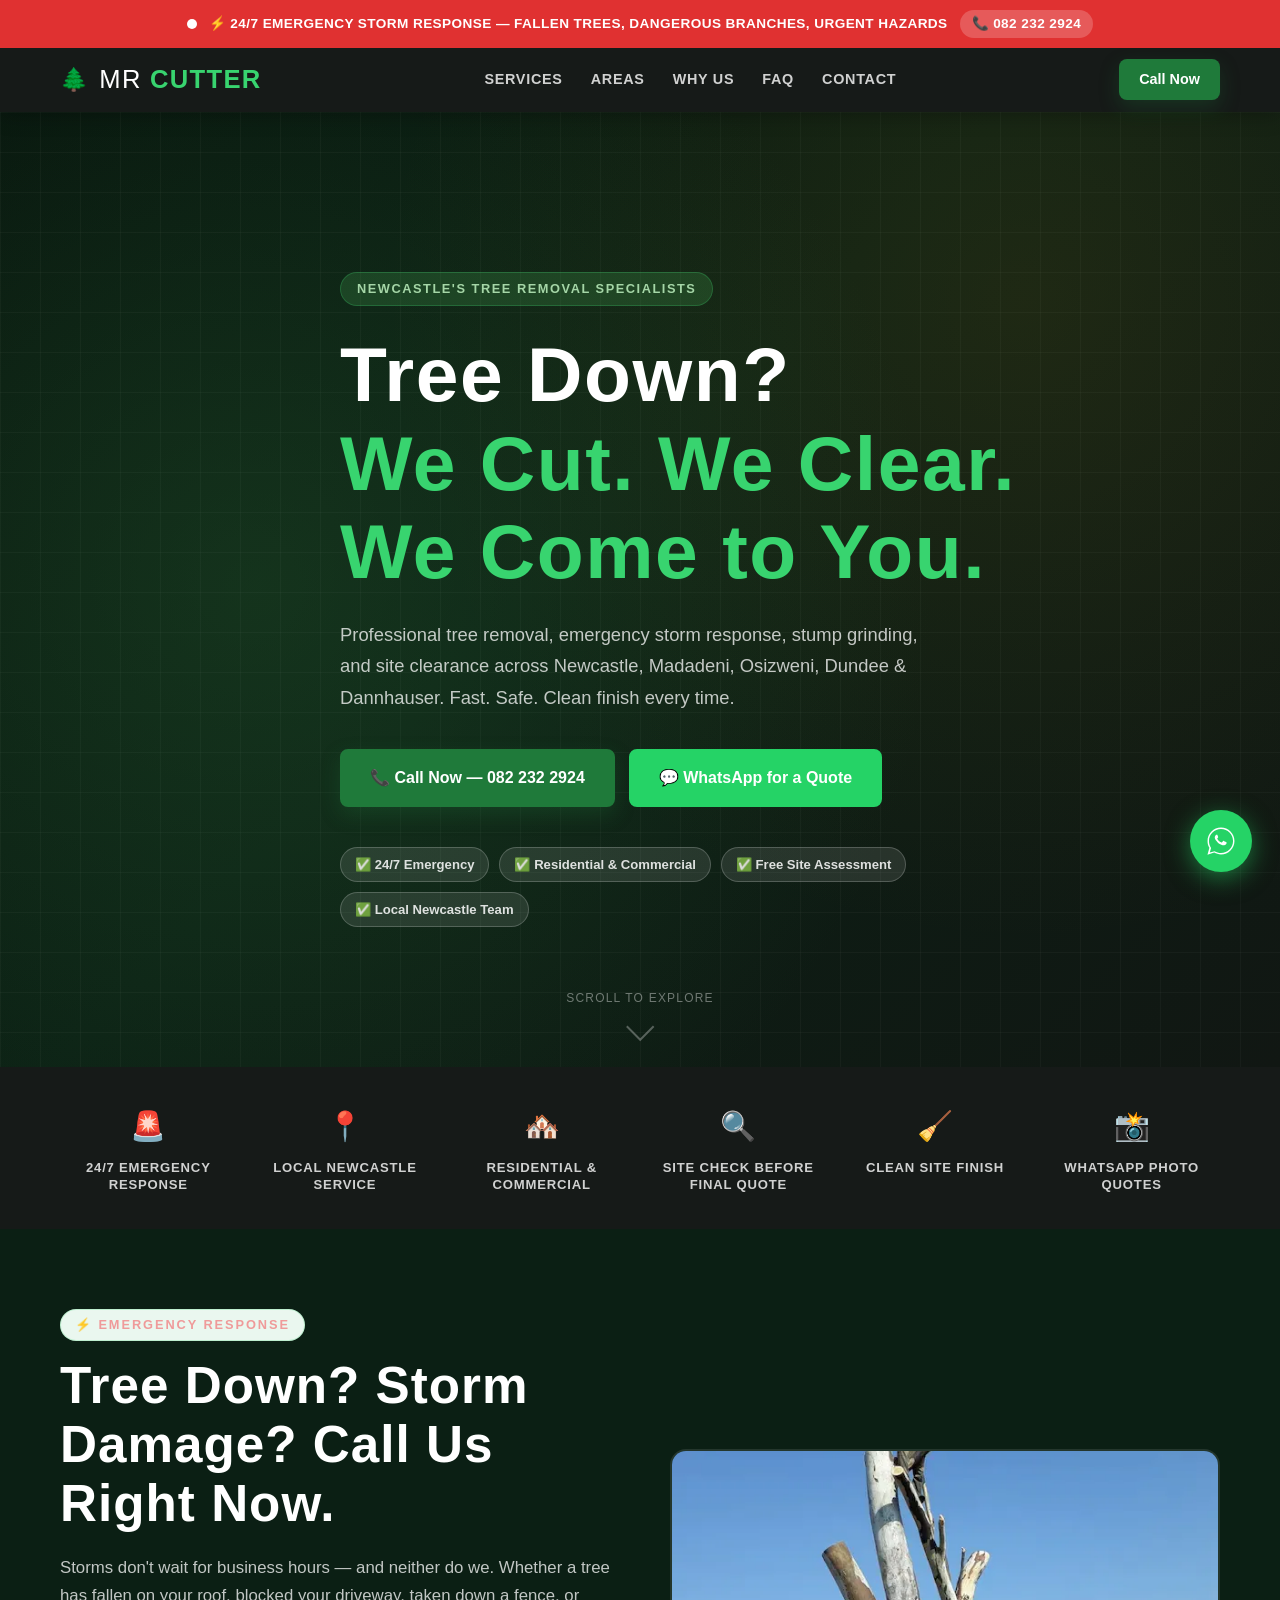
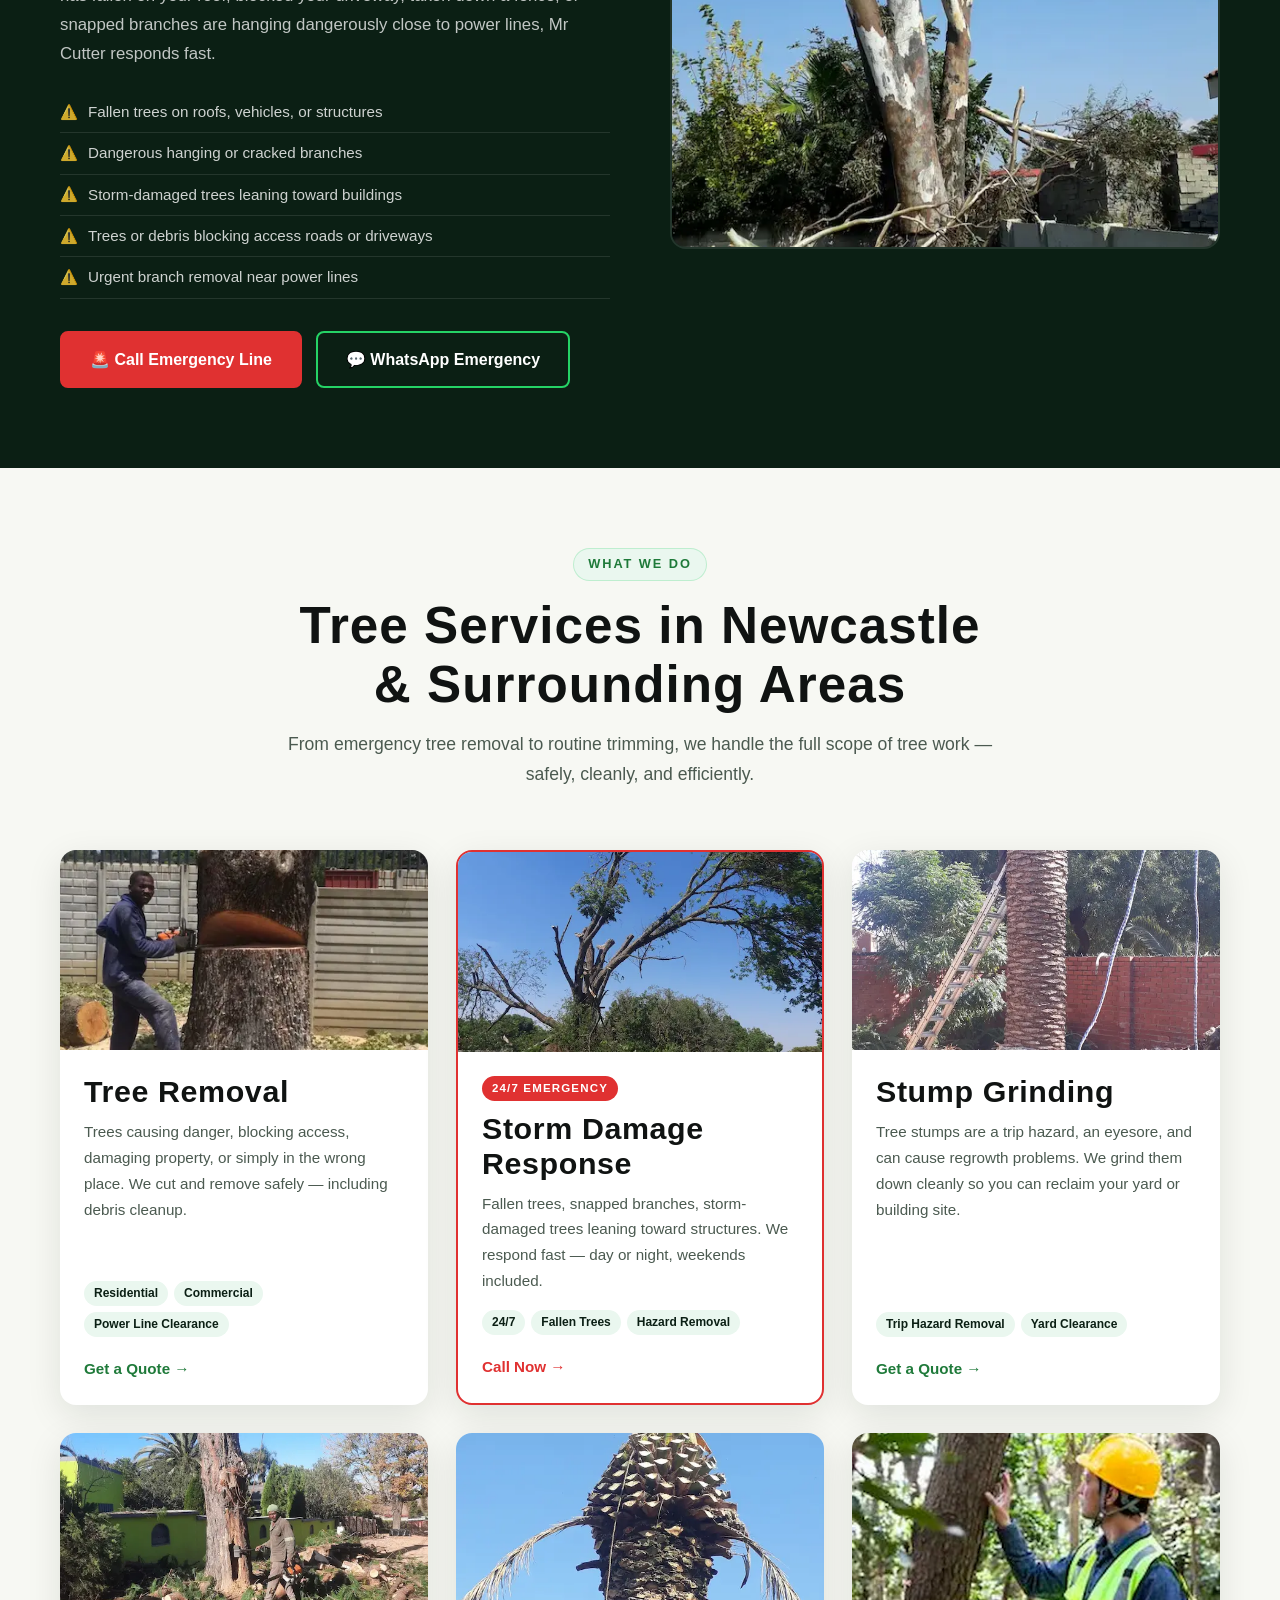
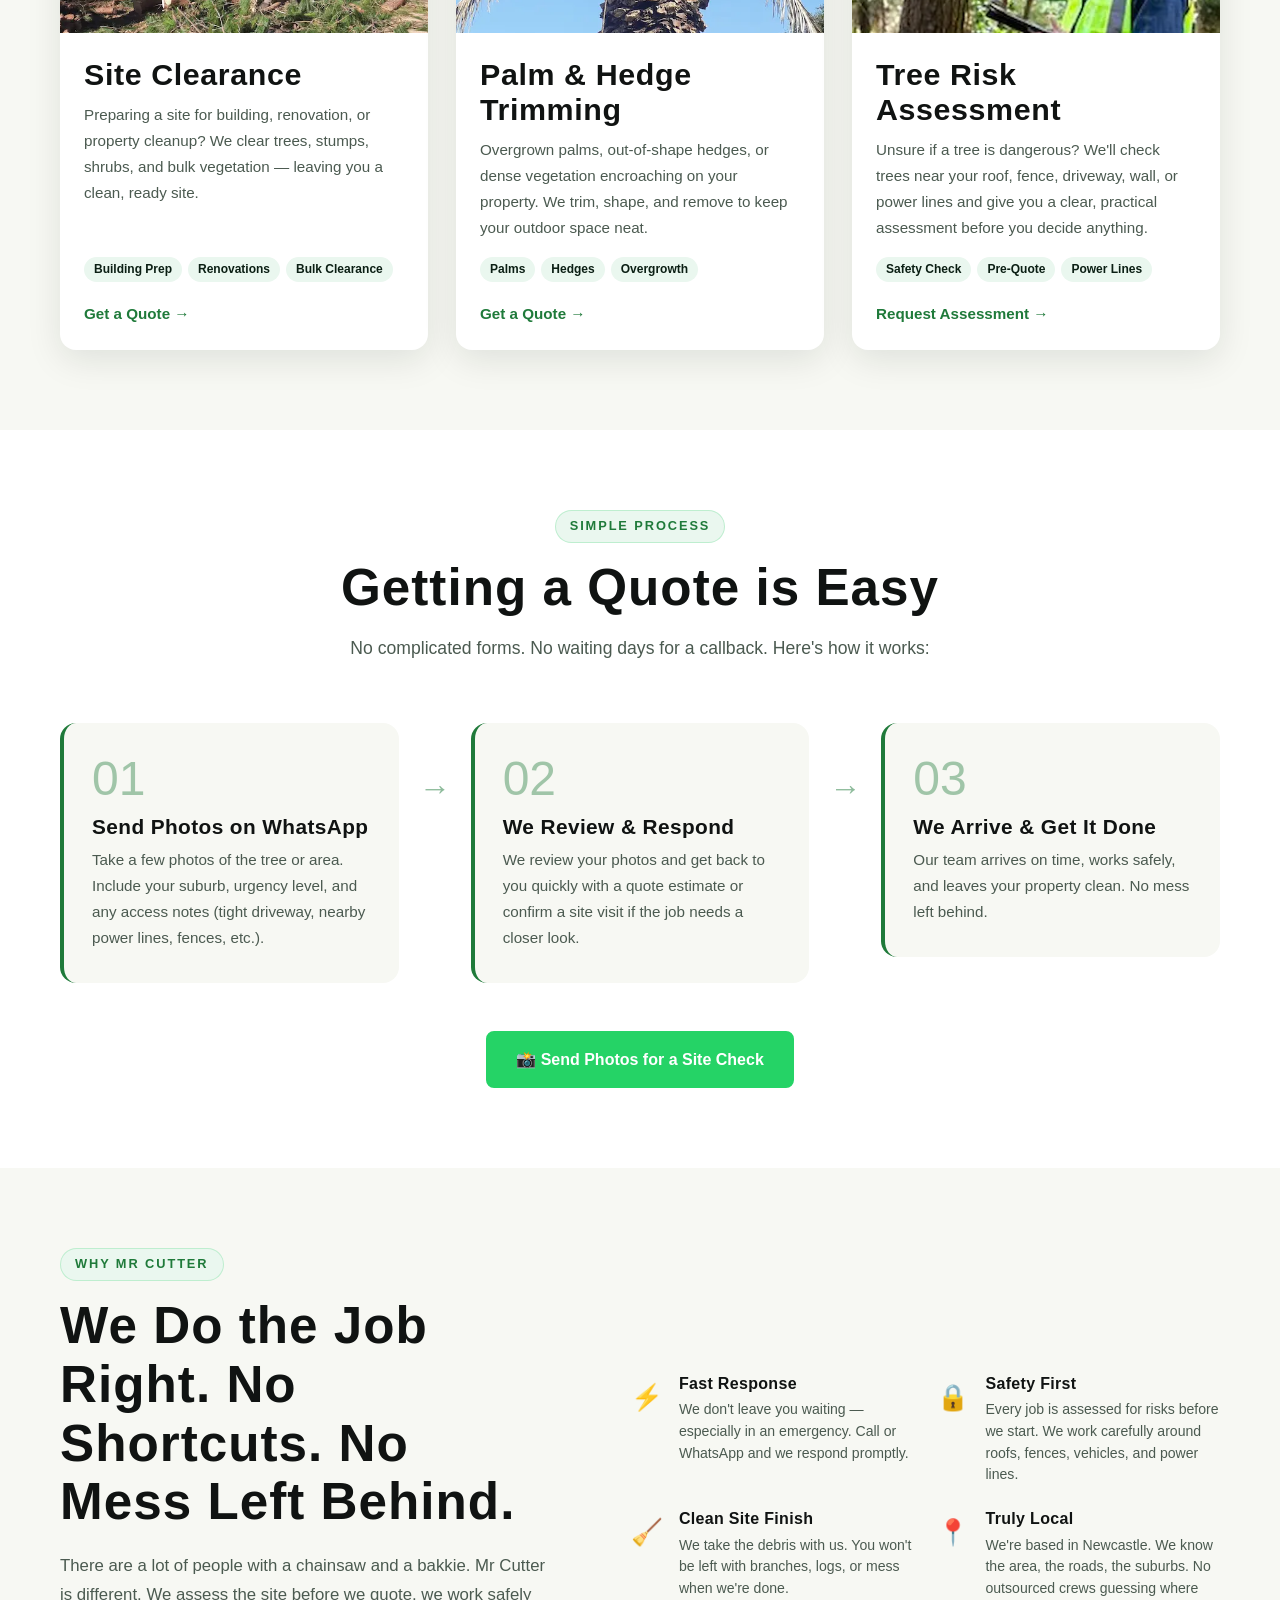
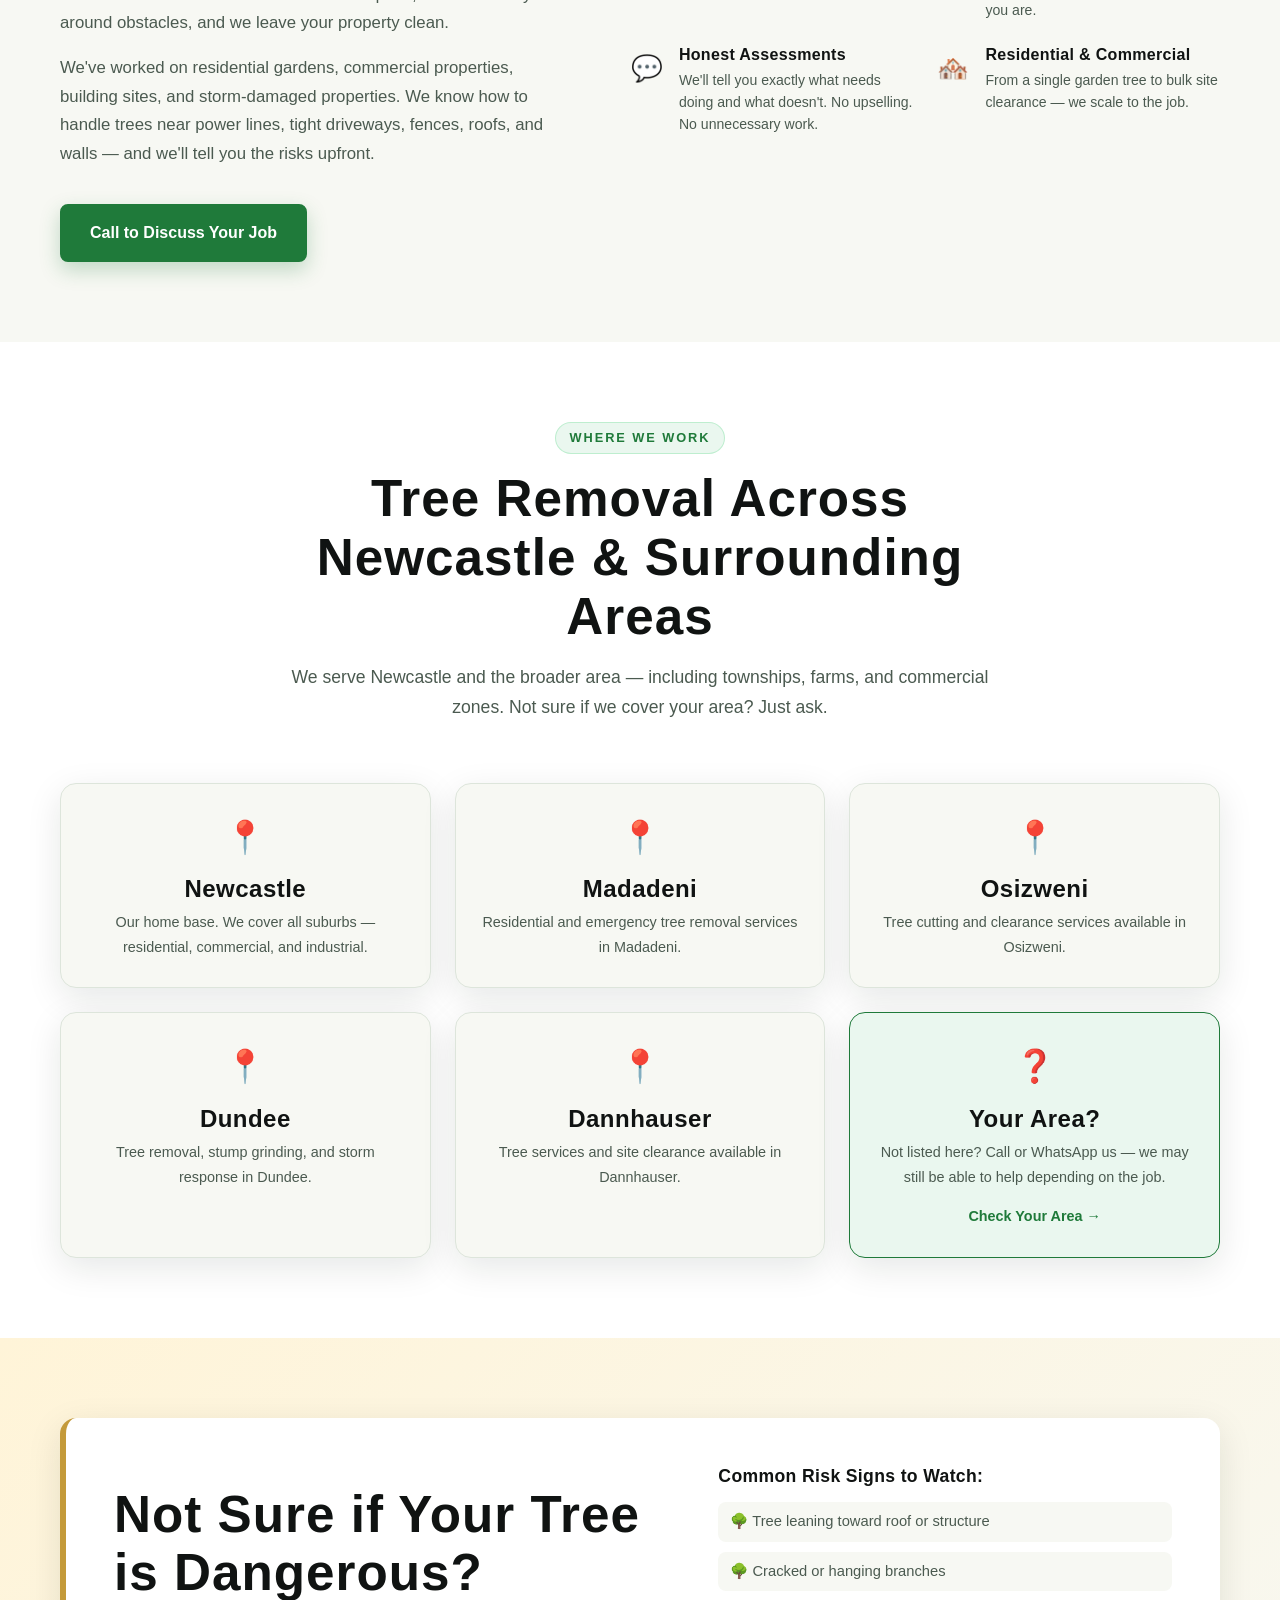
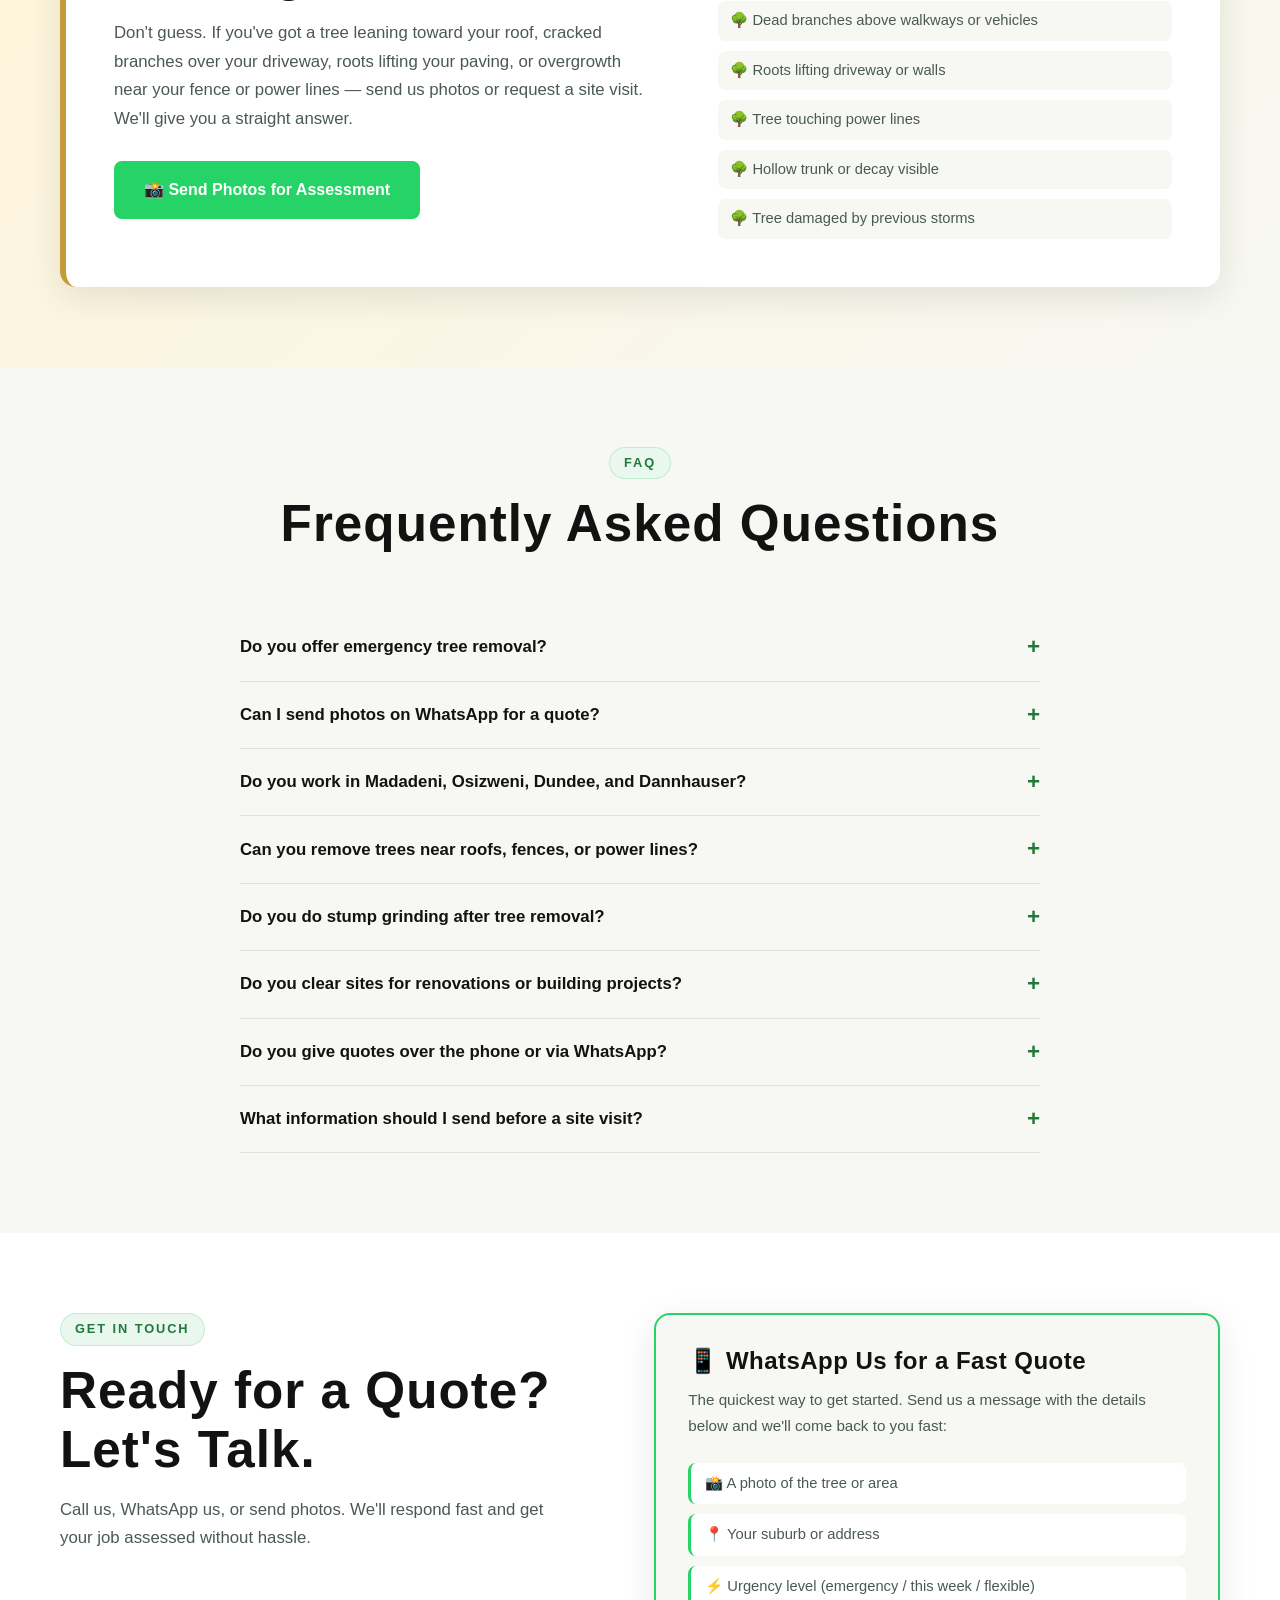
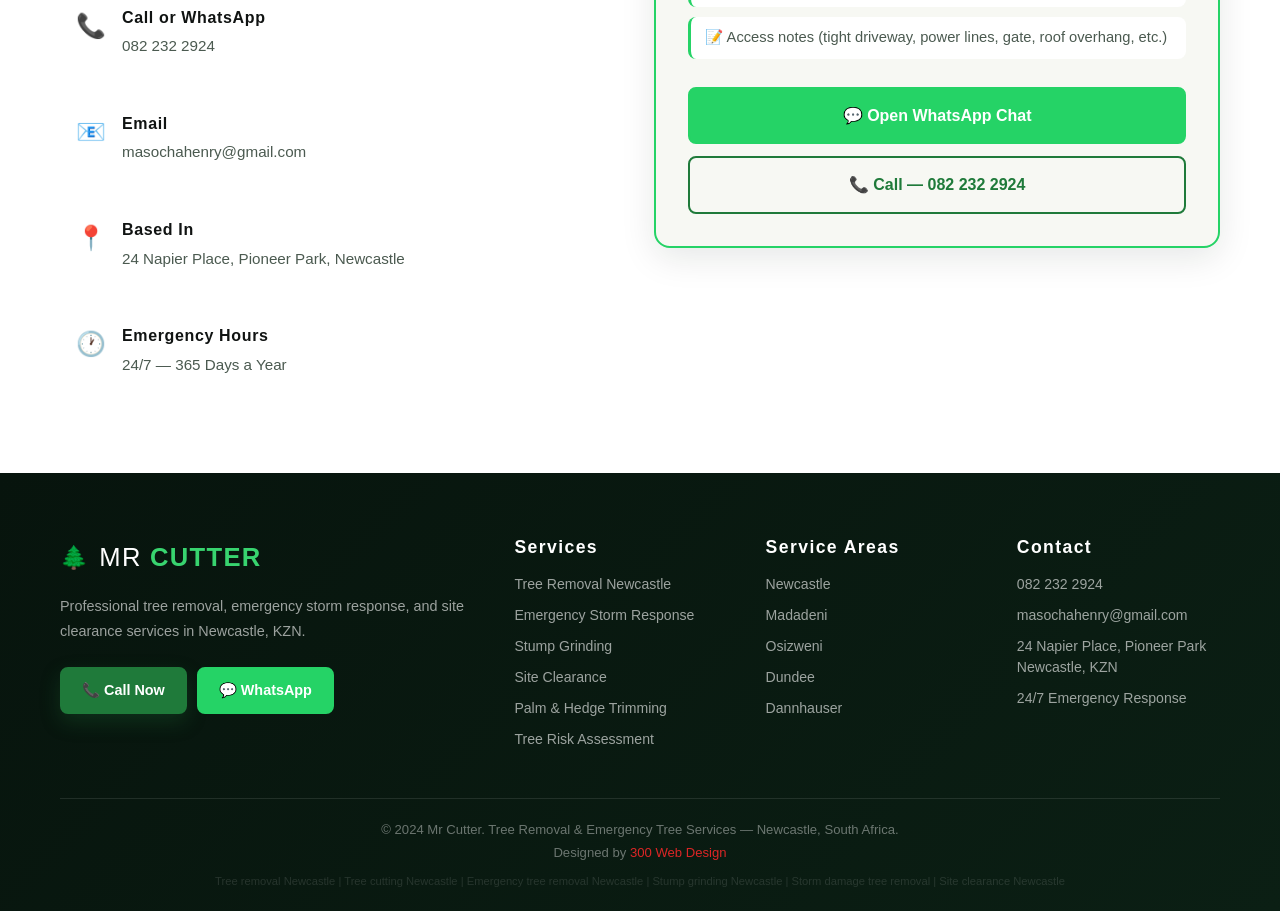
==== commit f36a00b1: "Update index.html" ====
--- a/index.html
+++ b/index.html
@@ -683,6 +683,7 @@
 
       <div class="footer-bottom">
         <p>&copy; 2024 Mr Cutter. Tree Removal &amp; Emergency Tree Services — Newcastle, South Africa.</p>
+        <p class="designer-credit">Designed by <a href="https://300webdesign.netlify.app//" target="_blank" rel="noopener noreferrer" style="color: #dc2626;">300 Web Design</a></p>
         <p class="footer-seo-note" aria-hidden="true">Tree removal Newcastle | Tree cutting Newcastle | Emergency tree removal Newcastle | Stump grinding Newcastle | Storm damage tree removal | Site clearance Newcastle</p>
       </div>
     </div>
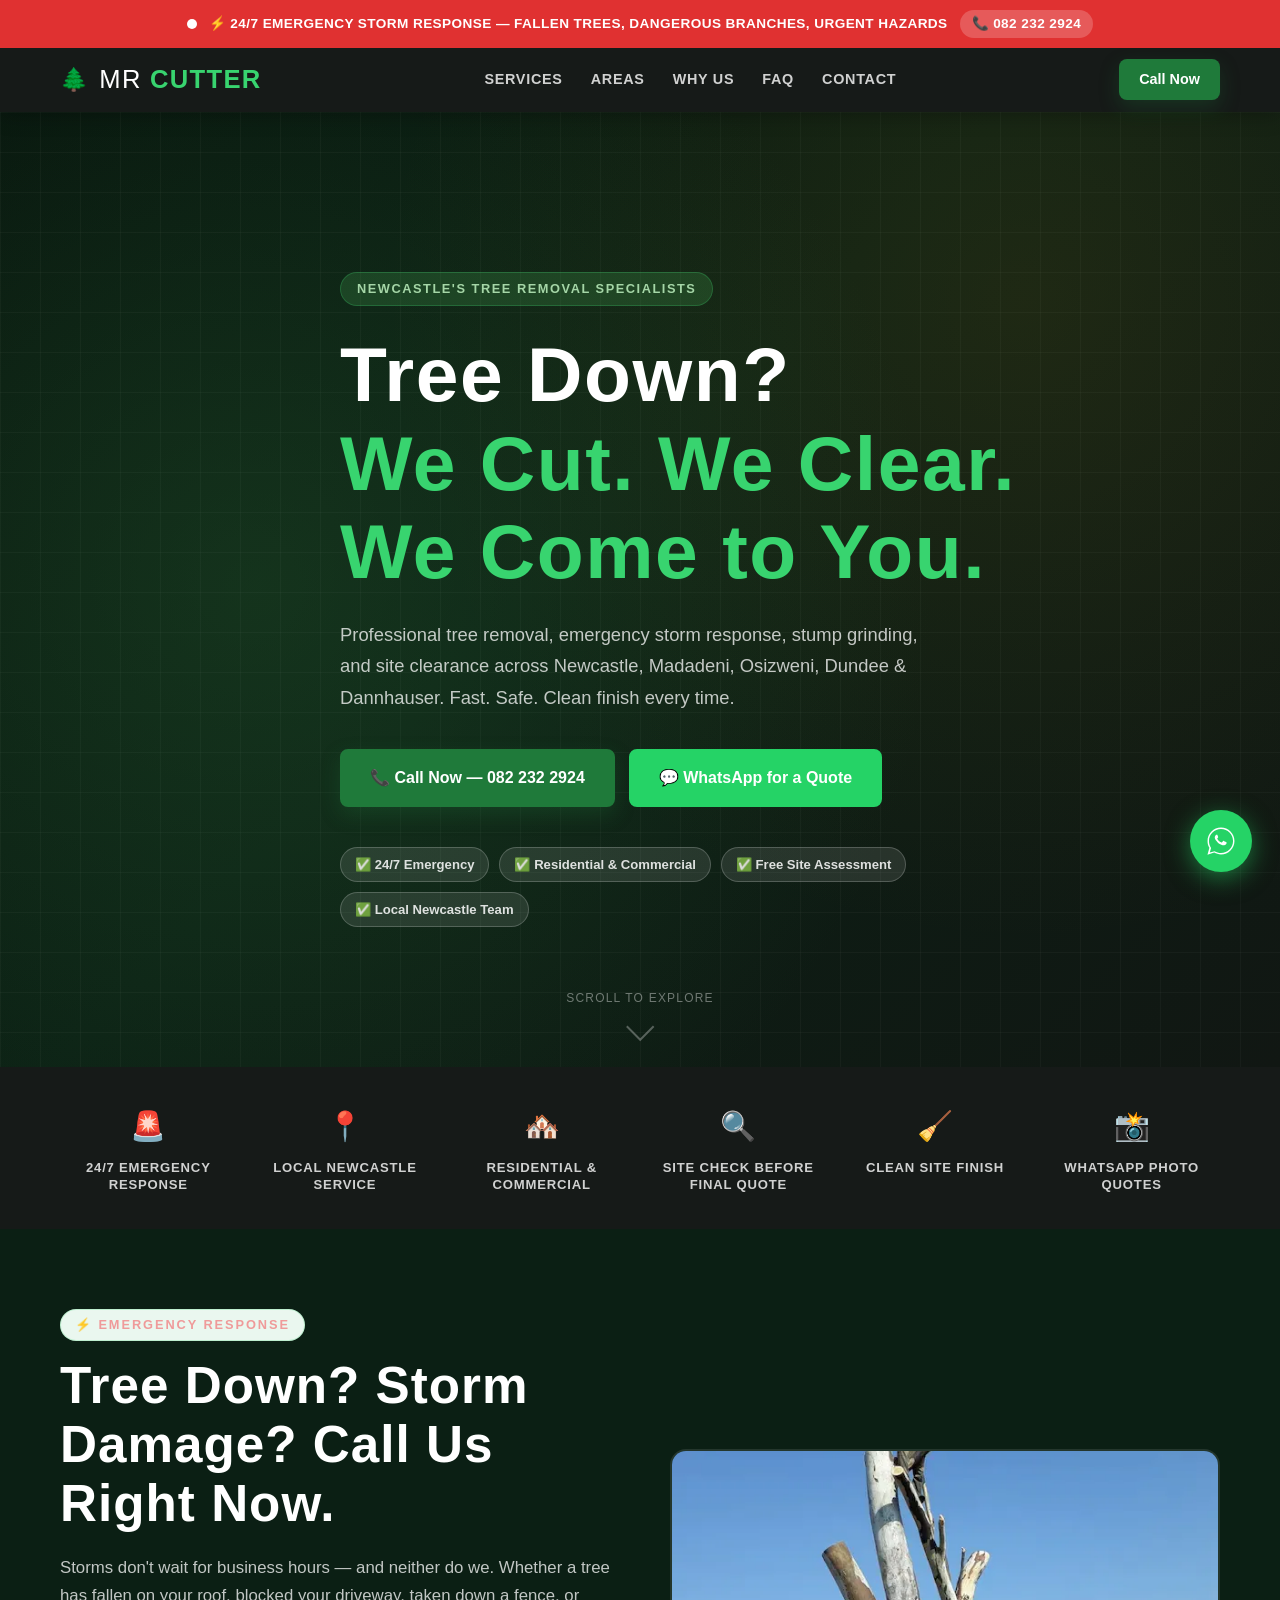
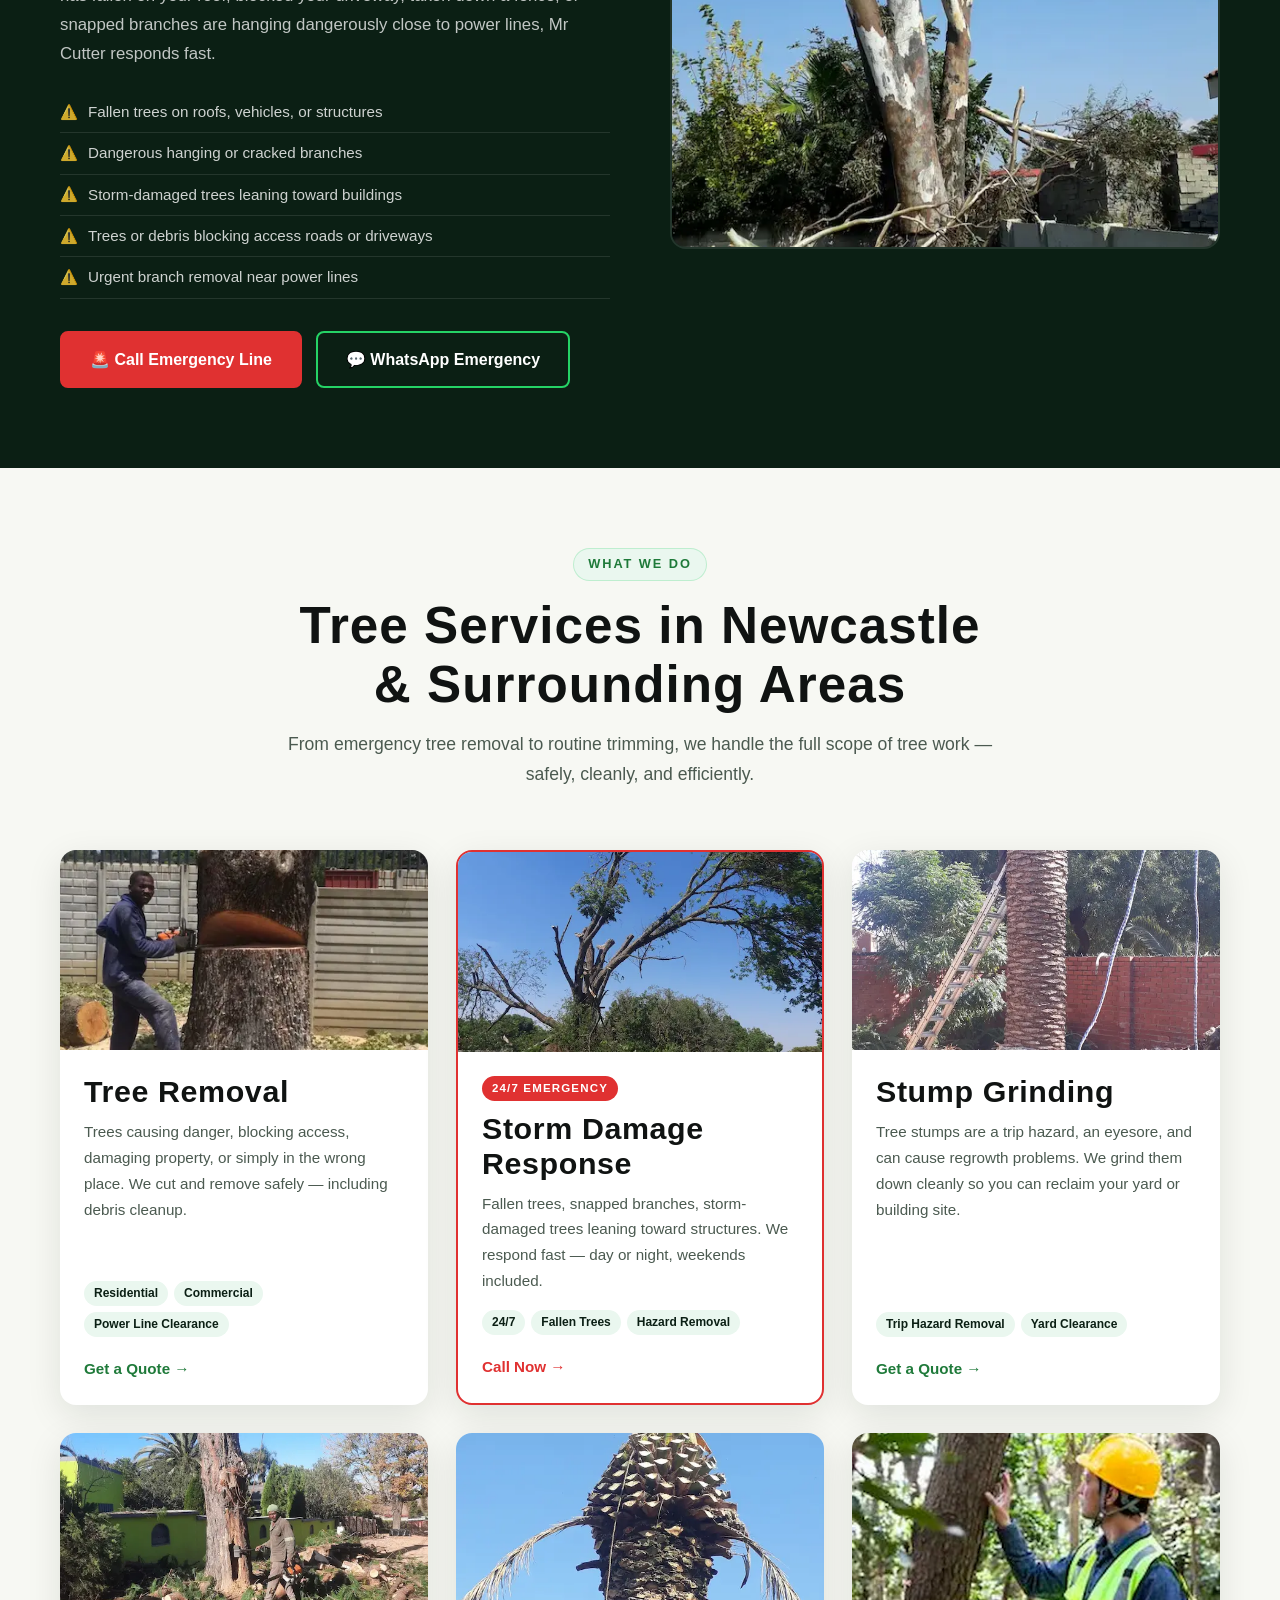
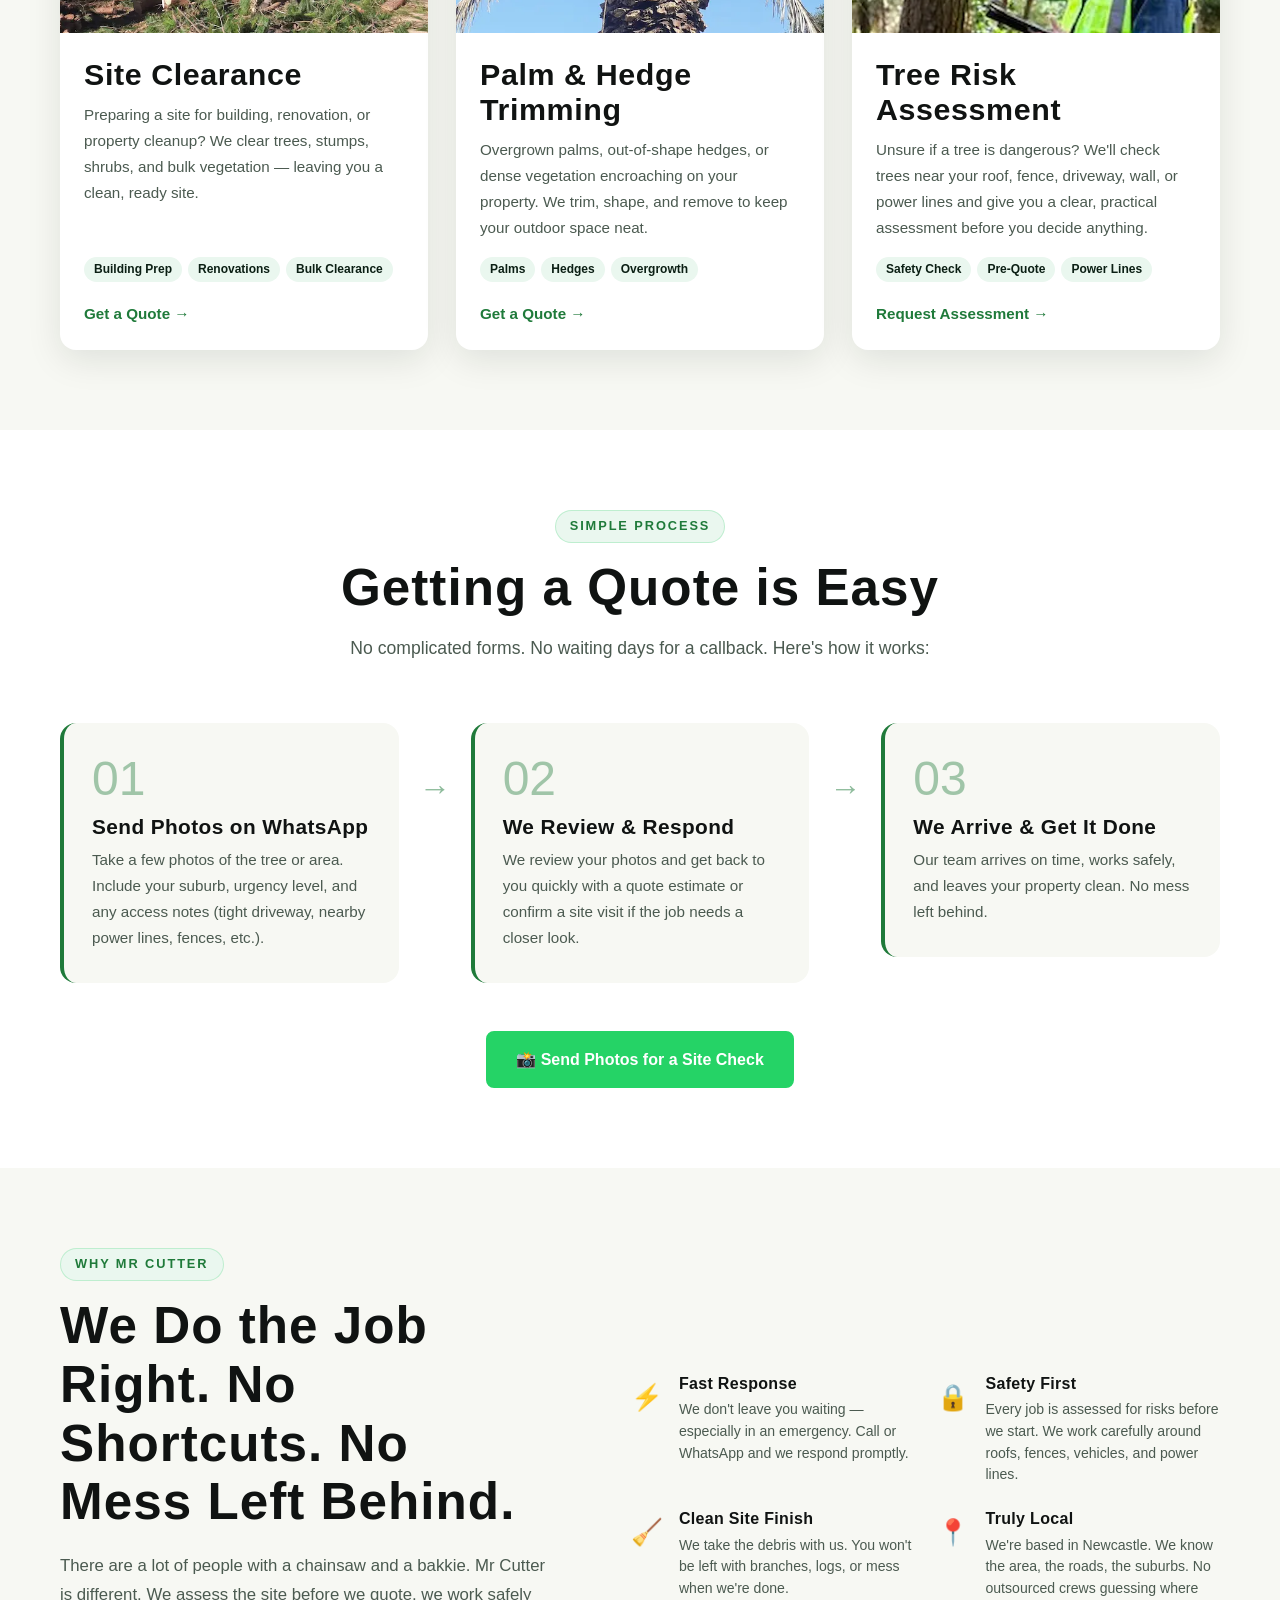
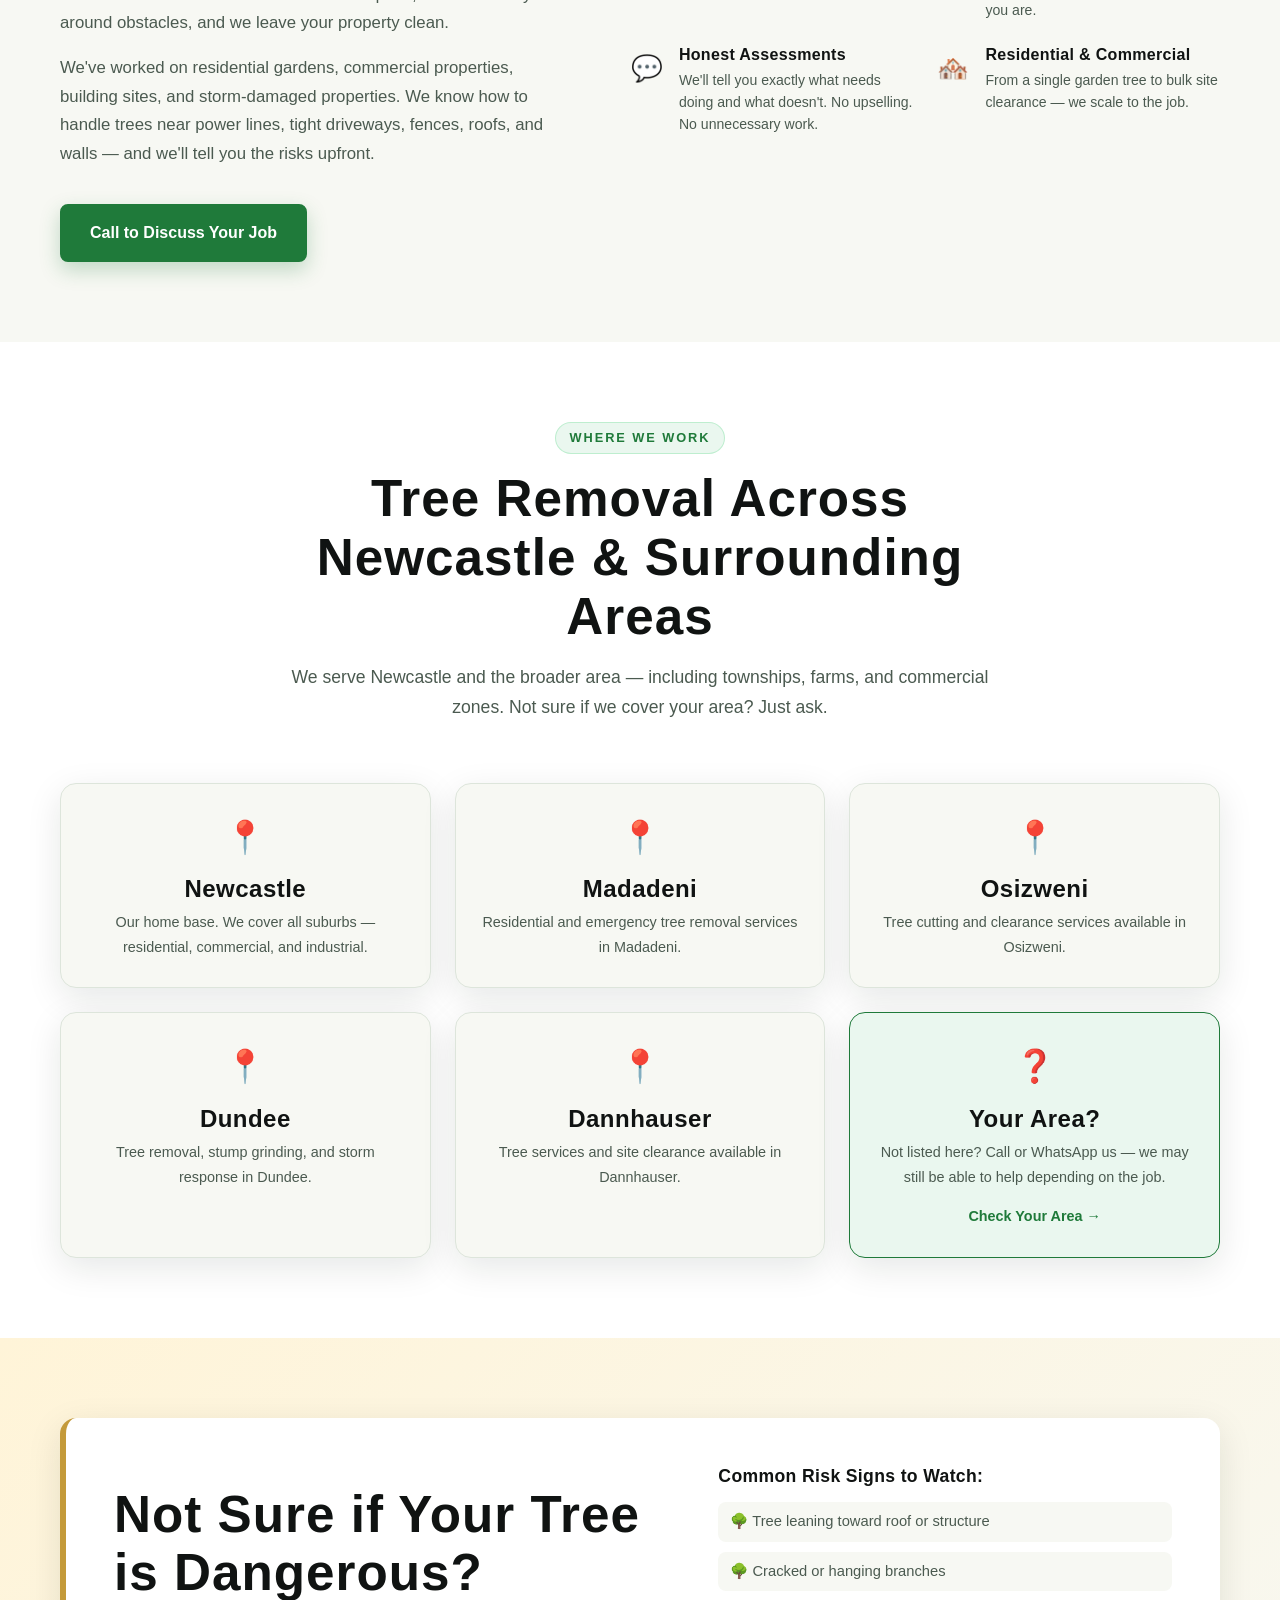
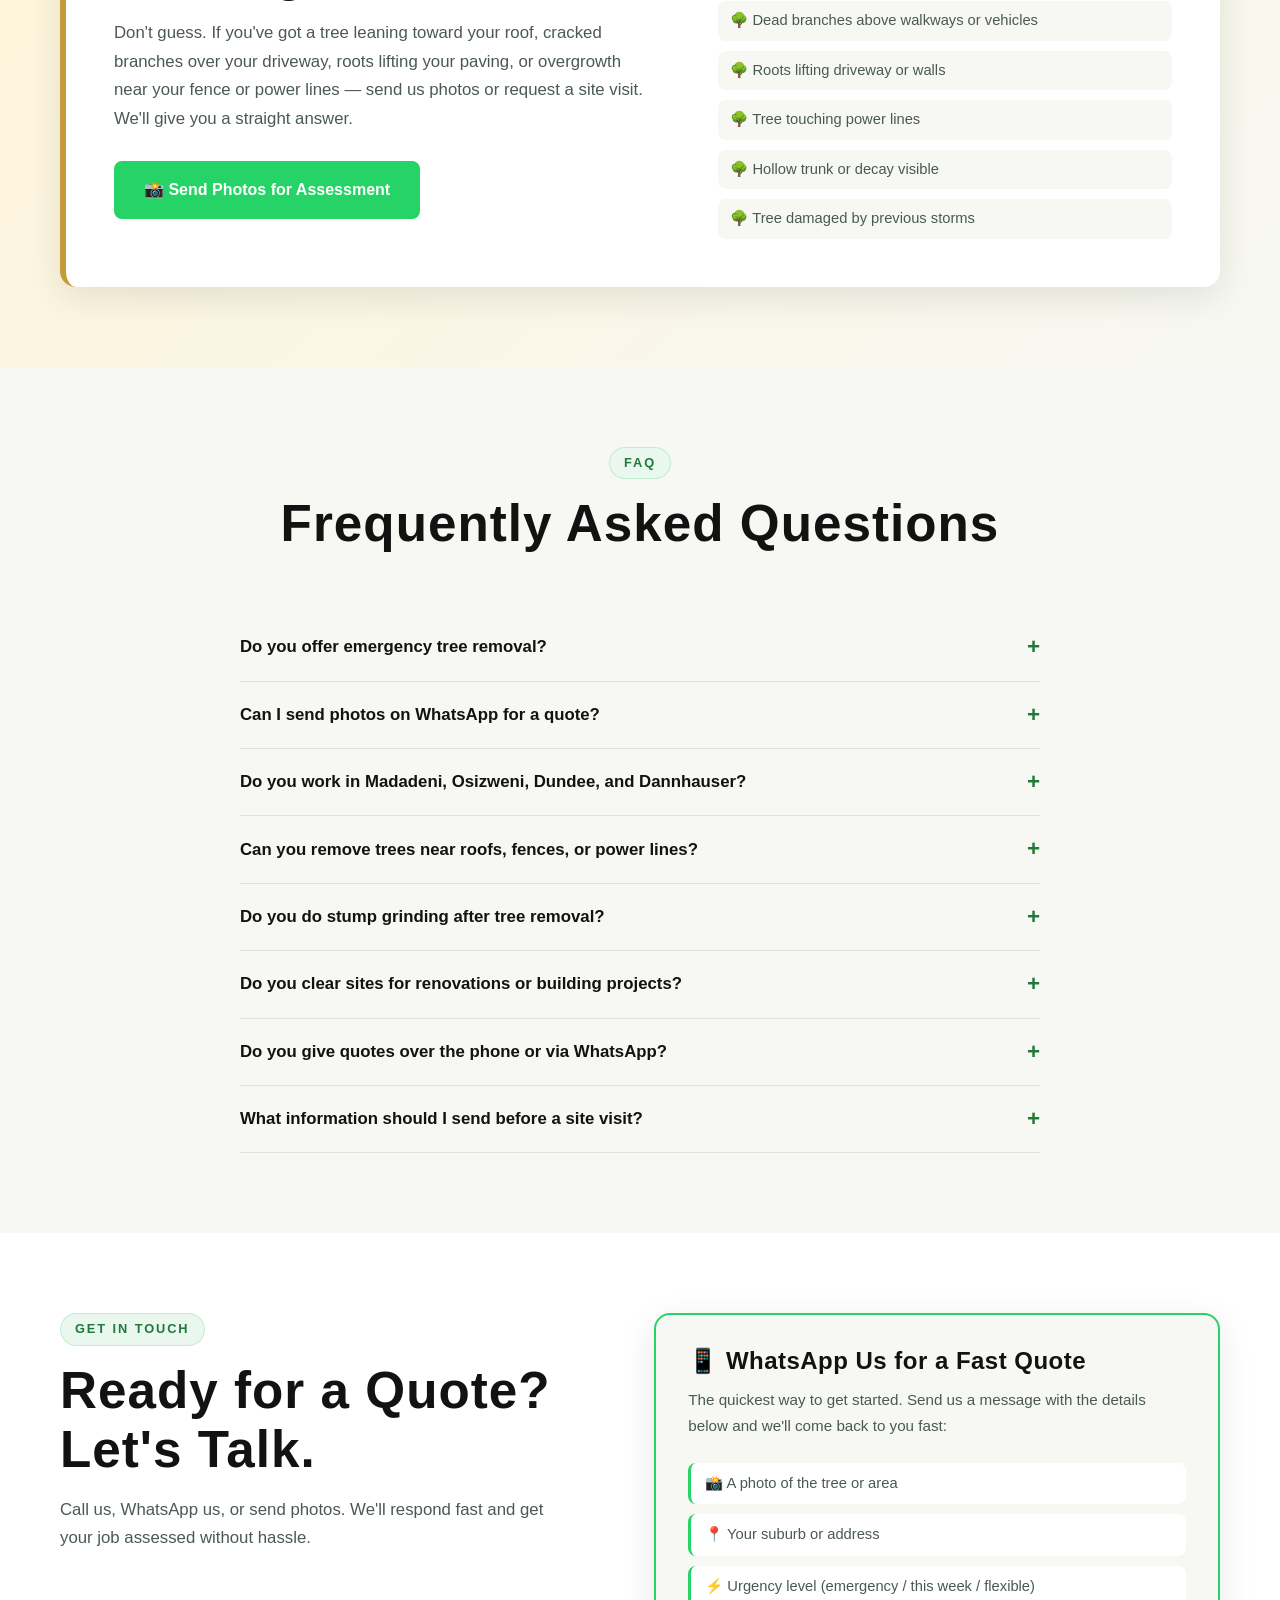
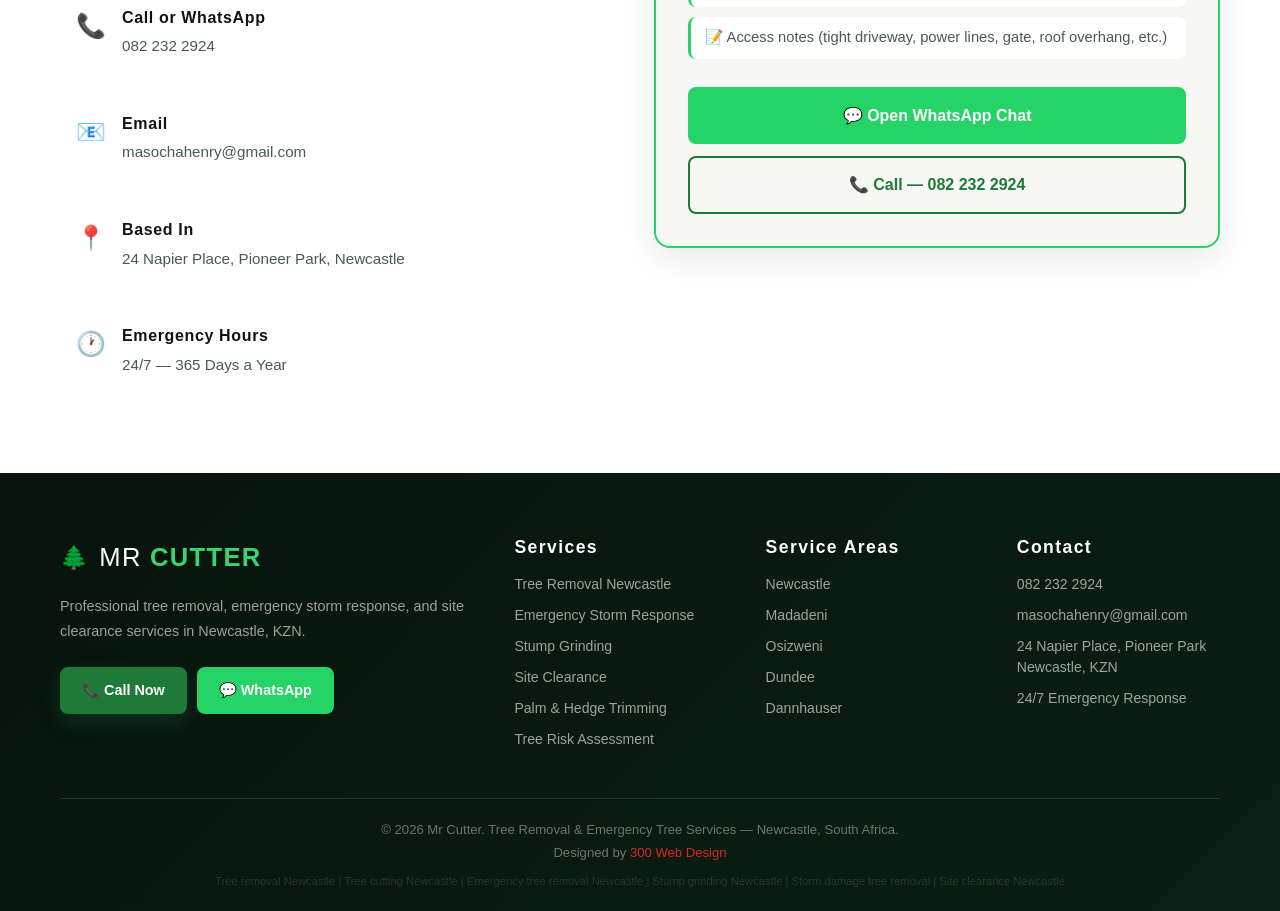
==== commit 5dad3977: "Update index.html" ====
--- a/index.html
+++ b/index.html
@@ -682,7 +682,7 @@
       </div>
 
       <div class="footer-bottom">
-        <p>&copy; 2024 Mr Cutter. Tree Removal &amp; Emergency Tree Services — Newcastle, South Africa.</p>
+        <p>&copy; 2026 Mr Cutter. Tree Removal &amp; Emergency Tree Services — Newcastle, South Africa.</p>
         <p class="designer-credit">Designed by <a href="https://300webdesign.netlify.app//" target="_blank" rel="noopener noreferrer" style="color: #dc2626;">300 Web Design</a></p>
         <p class="footer-seo-note" aria-hidden="true">Tree removal Newcastle | Tree cutting Newcastle | Emergency tree removal Newcastle | Stump grinding Newcastle | Storm damage tree removal | Site clearance Newcastle</p>
       </div>
